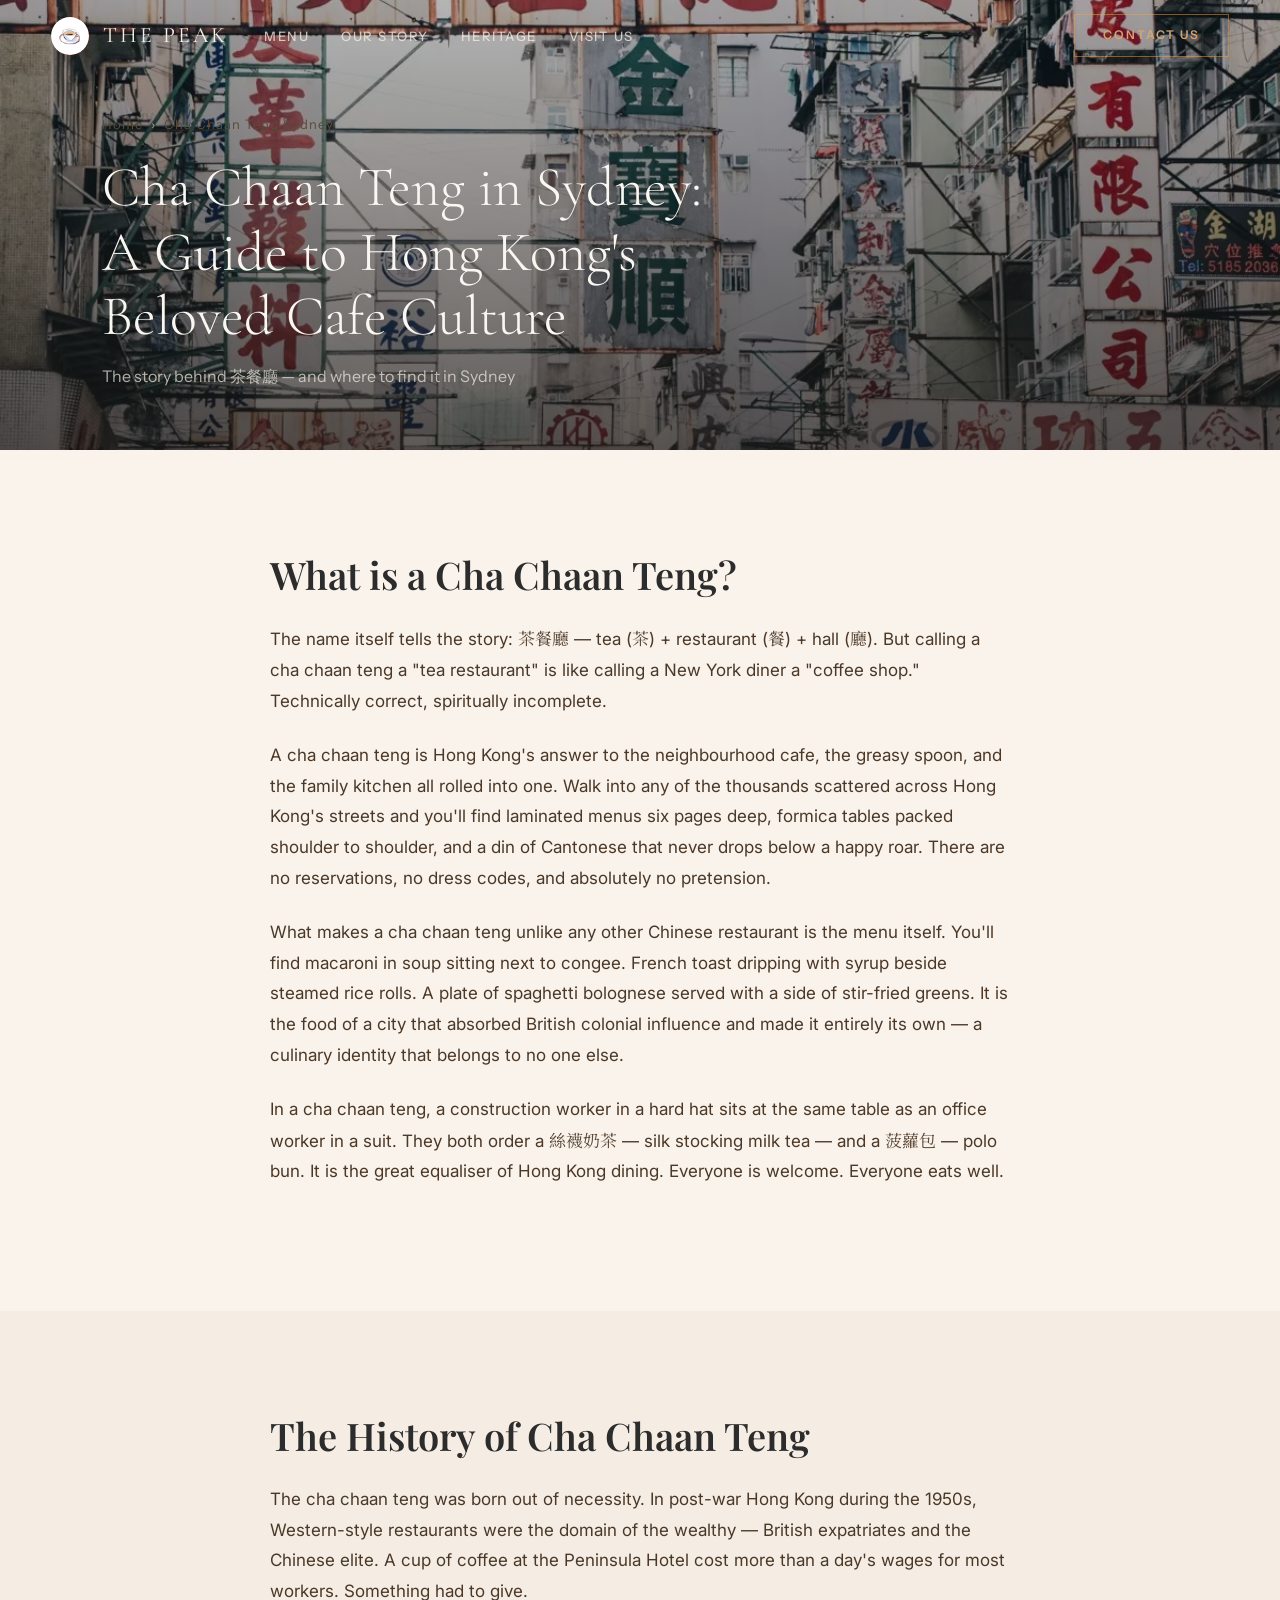
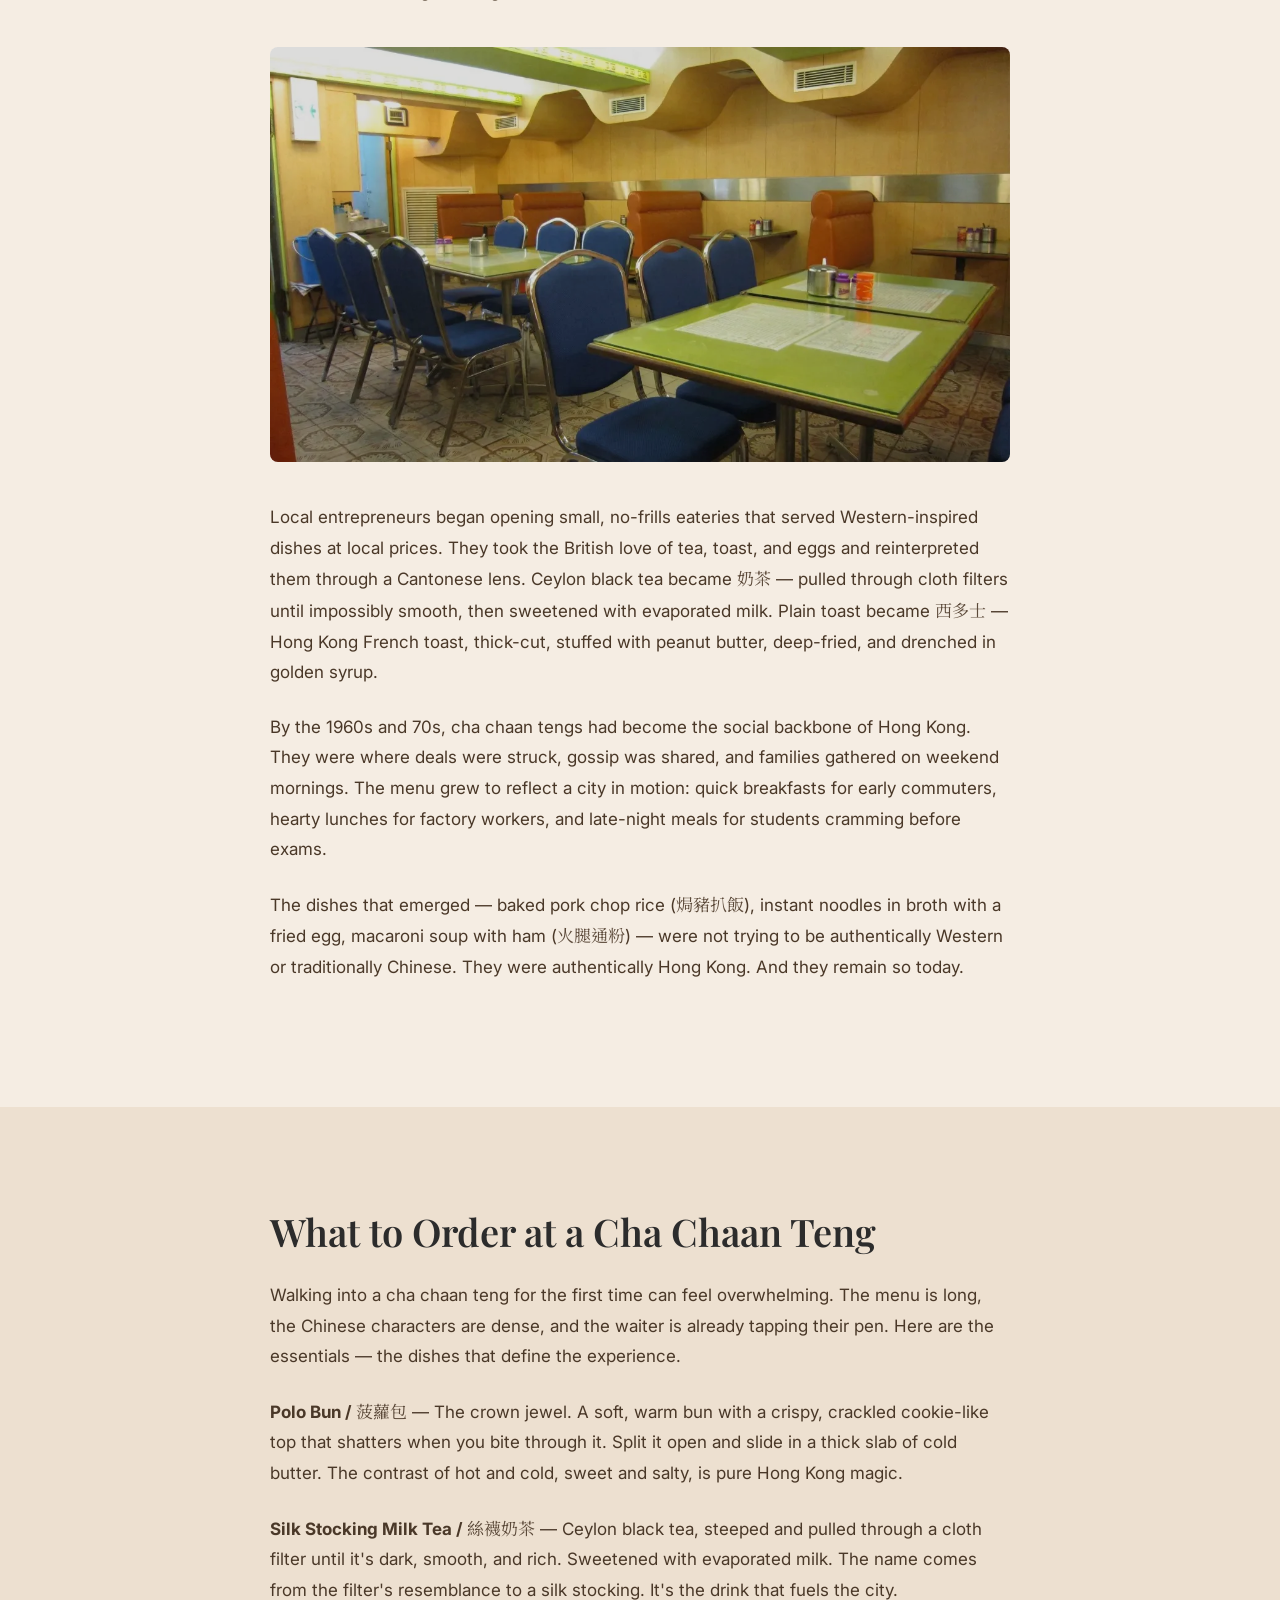
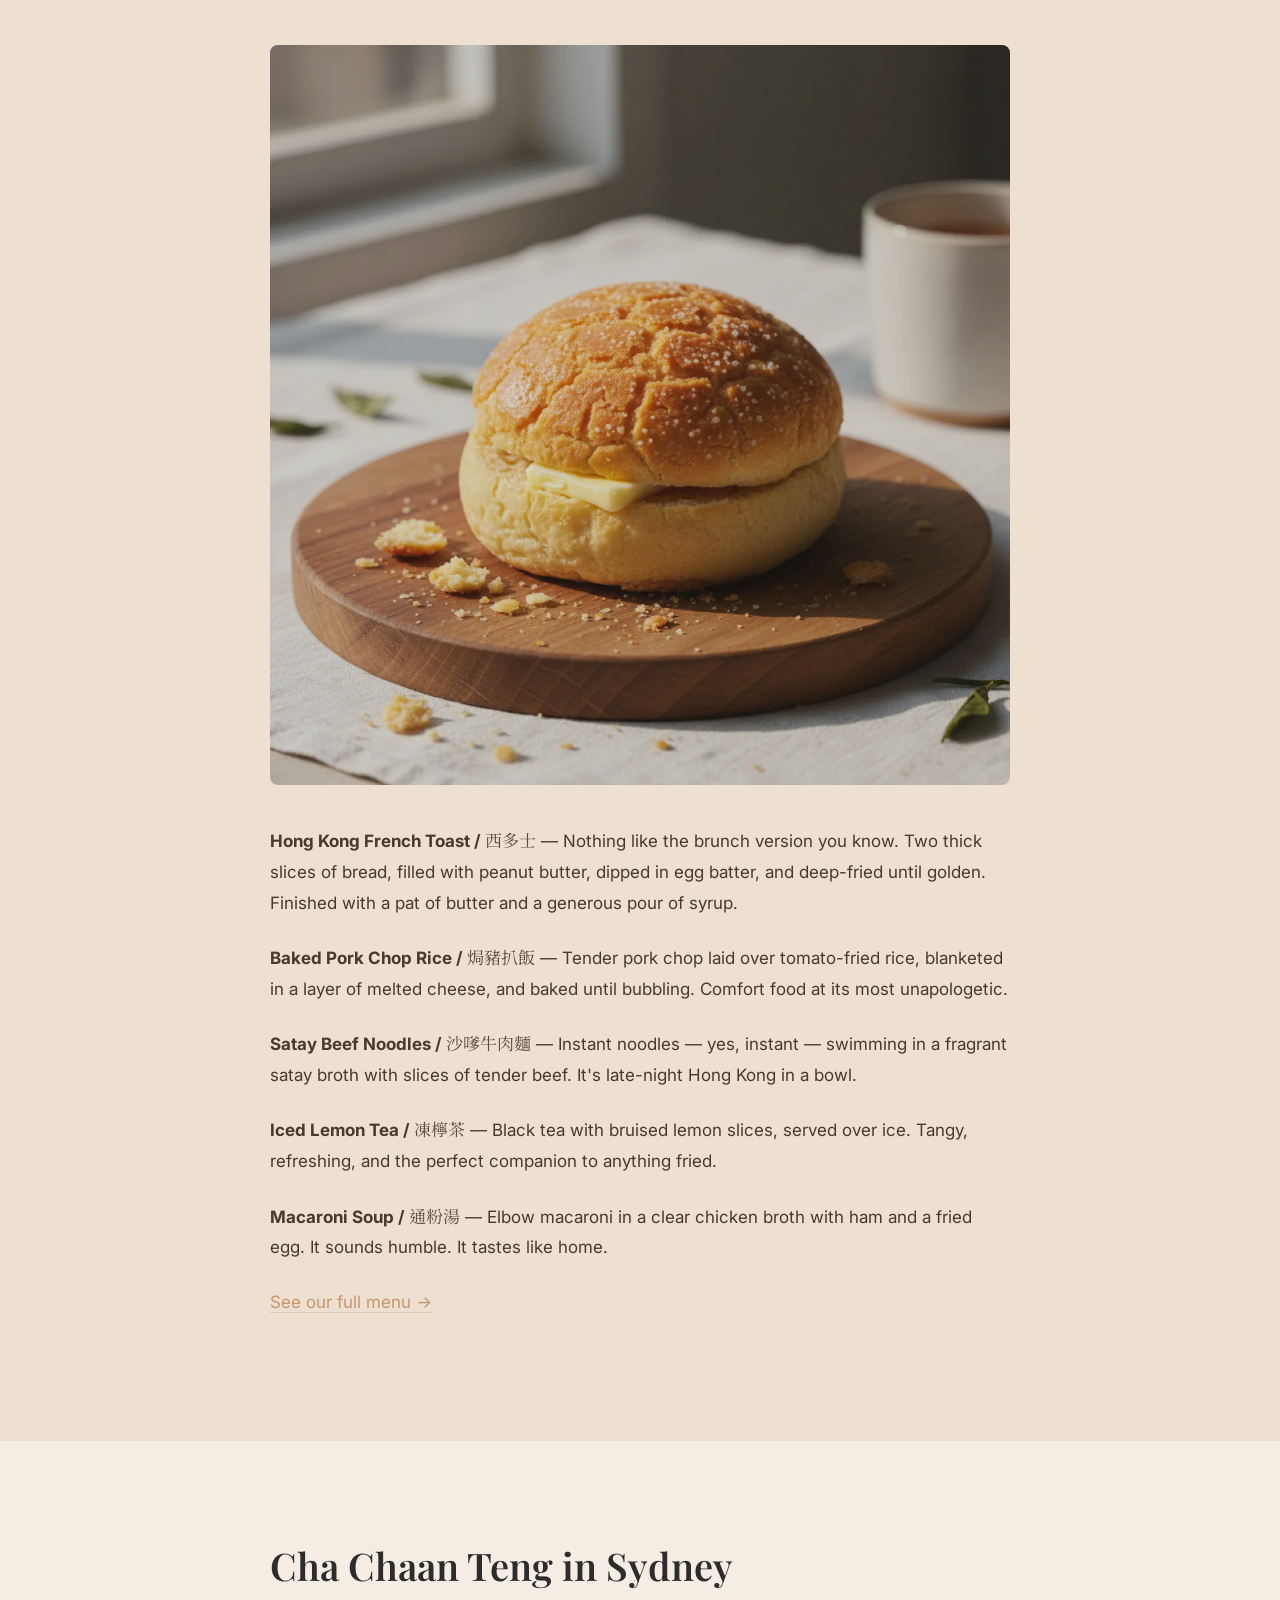
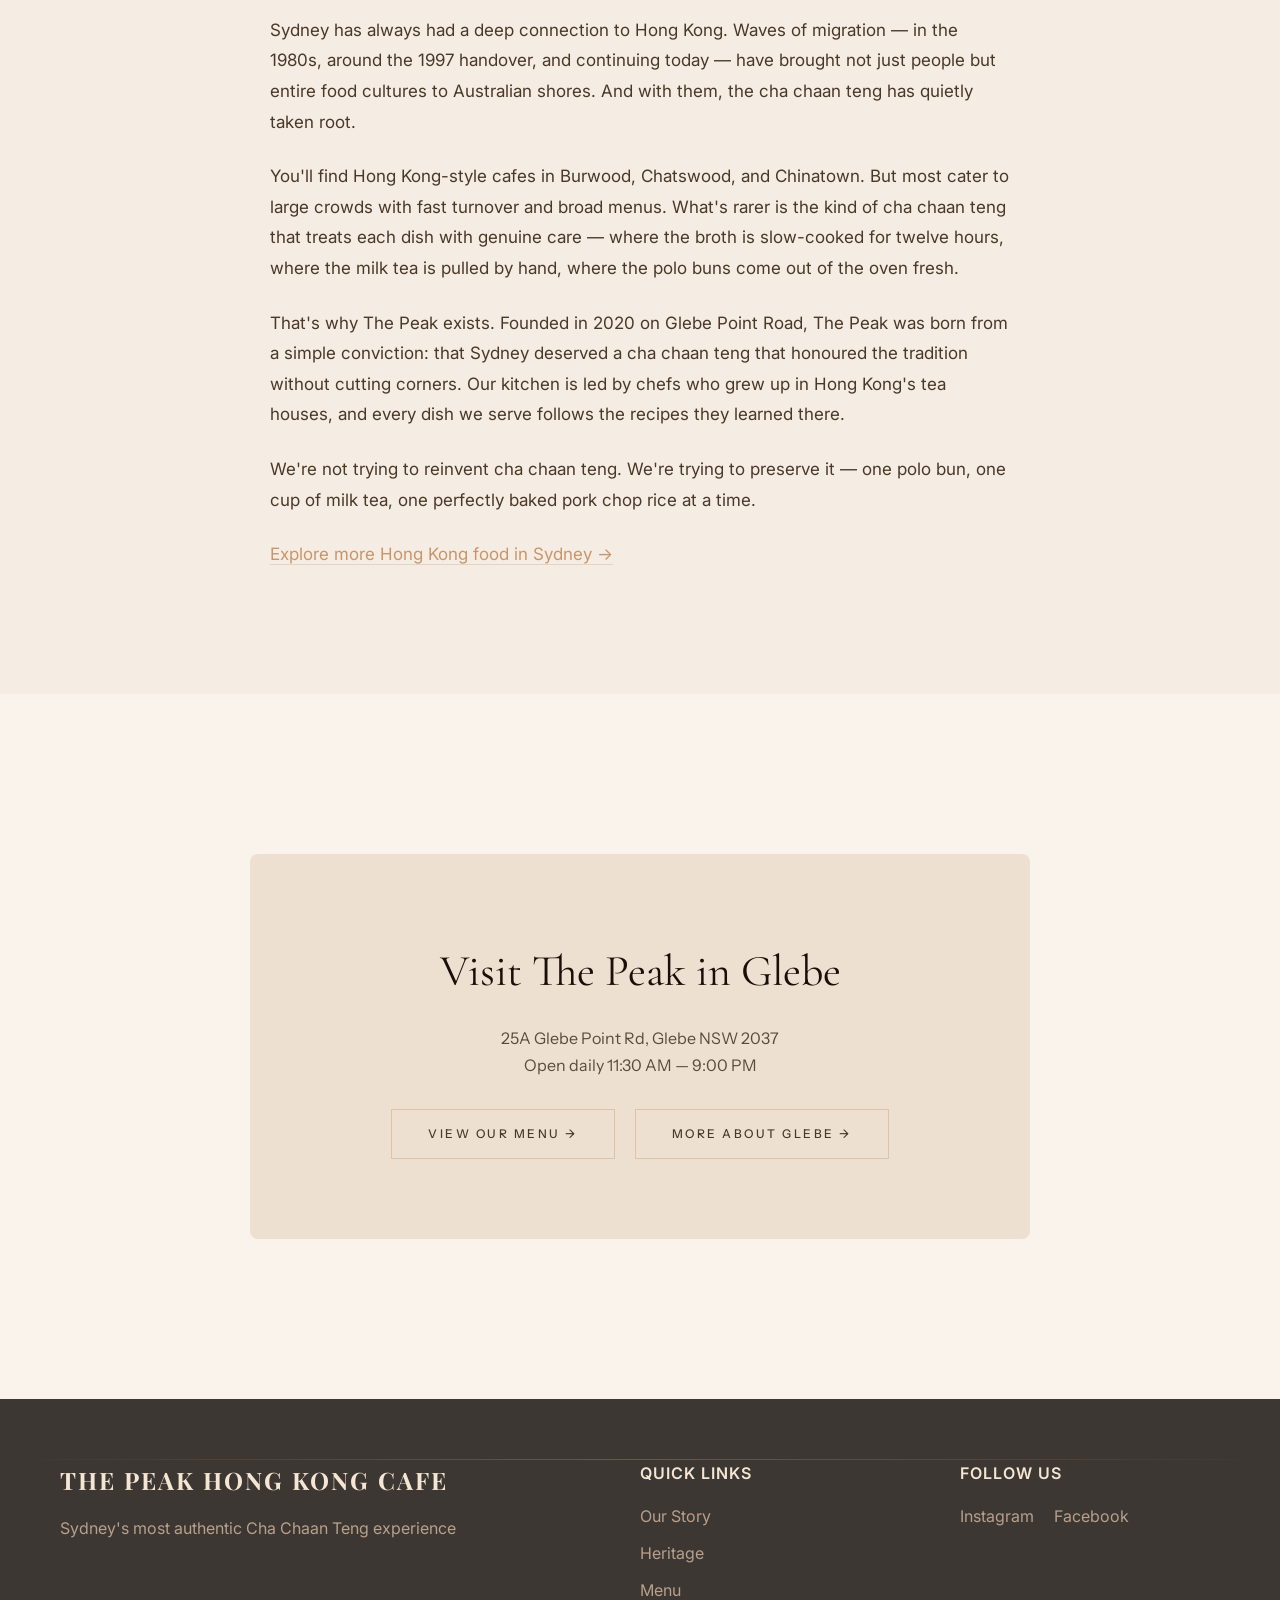
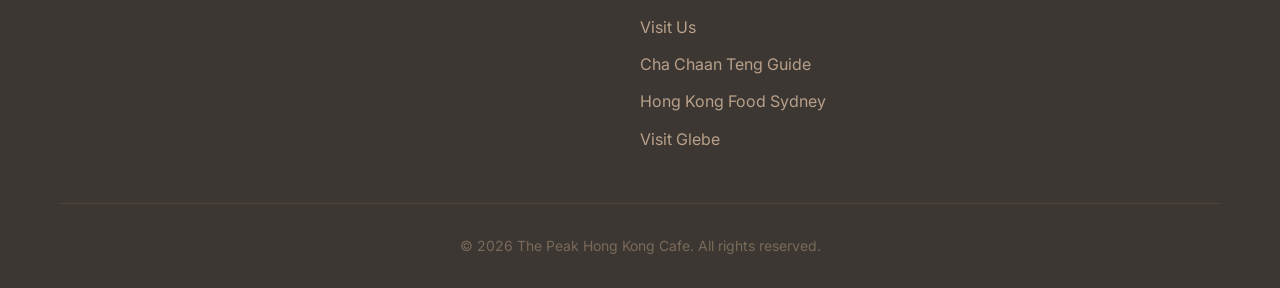
==== cha-chaan-teng-sydney.html @ 364324d8 "SEO overhaul: content pages, enhanced schema, image alts, internal linking - Add 3 SEO content pages" ====
<!DOCTYPE html>
<html lang="en">
<head>
    <meta charset="UTF-8">
    <meta name="viewport" content="width=device-width, initial-scale=1.0">
    <title>What is a Cha Chaan Teng? Sydney's Guide to Hong Kong Cafe Culture | The Peak</title>
    <meta name="description" content="Discover the rich history of cha chaan teng (茶餐廳) — Hong Kong's beloved tea cafes — and experience authentic cha chaan teng cuisine at The Peak in Glebe, Sydney.">
    <meta name="keywords" content="cha chaan teng, cha chaan teng sydney, 茶餐廳, what is cha chaan teng, hong kong cafe sydney, hong kong food sydney, cha chaan teng meaning, cha chaan teng food">
    <link rel="canonical" href="https://thepeakhkcafe.com.au/cha-chaan-teng-sydney.html">
    <meta name="theme-color" content="#1A0E08">
    <link rel="icon" type="image/png" href="logo.png">
    <link rel="apple-touch-icon" href="logo.png">
    <meta property="og:type" content="article">
    <meta property="og:title" content="What is a Cha Chaan Teng? Sydney's Guide to Hong Kong Cafe Culture">
    <meta property="og:description" content="The story behind 茶餐廳 — Hong Kong's beloved tea cafes — and where to find authentic cha chaan teng in Sydney.">
    <meta property="og:image" content="https://thepeakhkcafe.com.au/images-optimized/logo.webp">
    <meta property="og:url" content="https://thepeakhkcafe.com.au/cha-chaan-teng-sydney.html">
    <meta property="og:site_name" content="The Peak Hong Kong Cafe">
    <meta name="twitter:card" content="summary_large_image">
    <meta name="twitter:title" content="What is a Cha Chaan Teng? A Sydney Guide">
    <meta name="twitter:description" content="The story behind 茶餐廳 and where to find authentic cha chaan teng in Sydney.">
    <meta name="twitter:image" content="https://thepeakhkcafe.com.au/images-optimized/logo.webp">
    <meta name="geo.region" content="AU-NSW">
    <meta name="geo.placename" content="Glebe, Sydney">
    <meta name="geo.position" content="-33.8794;151.1868">
    <meta name="ICBM" content="-33.8794, 151.1868">
    <script type="application/ld+json">
    [{
        "@context": "https://schema.org",
        "@type": "Article",
        "headline": "What is a Cha Chaan Teng? Sydney's Guide to Hong Kong Cafe Culture",
        "description": "Discover the rich history of cha chaan teng — Hong Kong's beloved tea cafes — and experience authentic cha chaan teng cuisine at The Peak in Glebe, Sydney.",
        "author": {"@type": "Organization", "name": "The Peak Hong Kong Cafe"},
        "publisher": {"@type": "Organization", "name": "The Peak Hong Kong Cafe", "logo": {"@type": "ImageObject", "url": "https://thepeakhkcafe.com.au/images-optimized/logo.webp"}},
        "datePublished": "2026-04-01",
        "image": "https://thepeakhkcafe.com.au/images-optimized/hong-kong-tradition.webp",
        "url": "https://thepeakhkcafe.com.au/cha-chaan-teng-sydney.html"
    },
    {
        "@context": "https://schema.org",
        "@type": "BreadcrumbList",
        "itemListElement": [
            {"@type": "ListItem", "position": 1, "name": "Home", "item": "https://thepeakhkcafe.com.au/"},
            {"@type": "ListItem", "position": 2, "name": "Cha Chaan Teng Sydney", "item": "https://thepeakhkcafe.com.au/cha-chaan-teng-sydney.html"}
        ]
    }]
    </script>
    <link rel="preconnect" href="https://fonts.googleapis.com">
    <link rel="preconnect" href="https://fonts.gstatic.com" crossorigin>
    <link href="https://fonts.googleapis.com/css2?family=Cormorant+Garamond:ital,wght@0,300;0,400;0,500;0,600;1,300;1,400&family=Instrument+Sans:wght@400;500;600&family=Noto+Serif+TC:wght@300;400;500;600&family=Playfair+Display:wght@400;600;700&family=Inter:wght@300;400;500;600&display=swap" rel="stylesheet" media="print" onload="this.media='all'">
    <noscript><link href="https://fonts.googleapis.com/css2?family=Cormorant+Garamond:ital,wght@0,300;0,400;0,500;0,600;1,300;1,400&family=Instrument+Sans:wght@400;500;600&family=Noto+Serif+TC:wght@300;400;500;600&family=Playfair+Display:wght@400;600;700&family=Inter:wght@300;400;500;600&display=swap" rel="stylesheet"></noscript>
    <link rel="stylesheet" href="styles.css">
</head>
<body>
    <nav class="navbar" id="navbar">
        <div class="nav-left">
            <a href="index.html" class="nav-logo">
                <div class="nav-logo-icon"><img src="images-optimized/logo.webp" alt="The Peak Logo" class="nav-logo-icon-img" width="38" height="38"></div>
                <span class="nav-logo-text">The Peak</span>
            </a>
            <ul class="nav-links">
                <li><a href="index.html#menu">Menu</a></li>
                <li><a href="index.html#story">Our Story</a></li>
                <li><a href="index.html#heritage">Heritage</a></li>
                <li><a href="index.html#visit">Visit Us</a></li>
            </ul>
        </div>
        <a href="index.html#visit" class="nav-cta">Contact Us</a>
        <div class="hamburger" id="hamburger" aria-label="Open menu"><span></span><span></span><span></span></div>
    </nav>
    <div class="mobile-menu" id="mobile-menu">
        <ul class="mobile-menu-links">
            <li><a href="index.html#menu">Menu</a></li>
            <li><a href="index.html#story">Our Story</a></li>
            <li><a href="index.html#heritage">Heritage</a></li>
            <li><a href="index.html#visit">Visit Us</a></li>
        </ul>
        <a href="index.html#visit" class="mobile-menu-cta">Contact Us</a>
    </div>

    <section class="article-hero">
        <img src="images-optimized/hong-kong-tradition.webp" alt="Traditional Hong Kong street signs — the origins of Cha Chaan Teng culture" loading="eager">
        <div class="article-hero-overlay"></div>
        <div class="article-hero-content">
            <nav class="breadcrumb"><a href="index.html">Home</a><span class="separator">&rsaquo;</span>Cha Chaan Teng Sydney</nav>
            <h1>Cha Chaan Teng in Sydney:<br>A Guide to Hong Kong's Beloved Cafe Culture</h1>
            <p class="article-subtitle">The story behind 茶餐廳 — and where to find it in Sydney</p>
        </div>
    </section>

    <section class="article-section" style="background: var(--bg-cream)">
        <div class="container">
            <div class="article-body">
                <h2>What is a Cha Chaan Teng?</h2>
                <p>The name itself tells the story: <span class="chinese-inline">茶餐廳</span> — tea (<span class="chinese-inline">茶</span>) + restaurant (<span class="chinese-inline">餐</span>) + hall (<span class="chinese-inline">廳</span>). But calling a cha chaan teng a "tea restaurant" is like calling a New York diner a "coffee shop." Technically correct, spiritually incomplete.</p>
                <p>A cha chaan teng is Hong Kong's answer to the neighbourhood cafe, the greasy spoon, and the family kitchen all rolled into one. Walk into any of the thousands scattered across Hong Kong's streets and you'll find laminated menus six pages deep, formica tables packed shoulder to shoulder, and a din of Cantonese that never drops below a happy roar. There are no reservations, no dress codes, and absolutely no pretension.</p>
                <p>What makes a cha chaan teng unlike any other Chinese restaurant is the menu itself. You'll find macaroni in soup sitting next to congee. French toast dripping with syrup beside steamed rice rolls. A plate of spaghetti bolognese served with a side of stir-fried greens. It is the food of a city that absorbed British colonial influence and made it entirely its own — a culinary identity that belongs to no one else.</p>
                <p>In a cha chaan teng, a construction worker in a hard hat sits at the same table as an office worker in a suit. They both order a <span class="chinese-inline">絲襪奶茶</span> — silk stocking milk tea — and a <span class="chinese-inline">菠蘿包</span> — polo bun. It is the great equaliser of Hong Kong dining. Everyone is welcome. Everyone eats well.</p>
            </div>
        </div>
    </section>

    <section class="article-section" style="background: var(--bg-warm-ivory)">
        <div class="container">
            <div class="article-body">
                <h2>The History of Cha Chaan Teng</h2>
                <p>The cha chaan teng was born out of necessity. In post-war Hong Kong during the 1950s, Western-style restaurants were the domain of the wealthy — British expatriates and the Chinese elite. A cup of coffee at the Peninsula Hotel cost more than a day's wages for most workers. Something had to give.</p>

                <div class="article-image">
                    <img src="images-optimized/gen-1950s.webp" alt="1950s Hong Kong — the birth of Cha Chaan Teng cafe culture" loading="lazy" width="1200" height="900">
                </div>

                <p>Local entrepreneurs began opening small, no-frills eateries that served Western-inspired dishes at local prices. They took the British love of tea, toast, and eggs and reinterpreted them through a Cantonese lens. Ceylon black tea became <span class="chinese-inline">奶茶</span> — pulled through cloth filters until impossibly smooth, then sweetened with evaporated milk. Plain toast became <span class="chinese-inline">西多士</span> — Hong Kong French toast, thick-cut, stuffed with peanut butter, deep-fried, and drenched in golden syrup.</p>
                <p>By the 1960s and 70s, cha chaan tengs had become the social backbone of Hong Kong. They were where deals were struck, gossip was shared, and families gathered on weekend mornings. The menu grew to reflect a city in motion: quick breakfasts for early commuters, hearty lunches for factory workers, and late-night meals for students cramming before exams.</p>
                <p>The dishes that emerged — baked pork chop rice (<span class="chinese-inline">焗豬扒飯</span>), instant noodles in broth with a fried egg, macaroni soup with ham (<span class="chinese-inline">火腿通粉</span>) — were not trying to be authentically Western or traditionally Chinese. They were authentically Hong Kong. And they remain so today.</p>
            </div>
        </div>
    </section>

    <section class="article-section" style="background: var(--bg-parchment)">
        <div class="container">
            <div class="article-body">
                <h2>What to Order at a Cha Chaan Teng</h2>
                <p>Walking into a cha chaan teng for the first time can feel overwhelming. The menu is long, the Chinese characters are dense, and the waiter is already tapping their pen. Here are the essentials — the dishes that define the experience.</p>

                <p><strong>Polo Bun / <span class="chinese-inline">菠蘿包</span></strong> — The crown jewel. A soft, warm bun with a crispy, crackled cookie-like top that shatters when you bite through it. Split it open and slide in a thick slab of cold butter. The contrast of hot and cold, sweet and salty, is pure Hong Kong magic.</p>

                <p><strong>Silk Stocking Milk Tea / <span class="chinese-inline">絲襪奶茶</span></strong> — Ceylon black tea, steeped and pulled through a cloth filter until it's dark, smooth, and rich. Sweetened with evaporated milk. The name comes from the filter's resemblance to a silk stocking. It's the drink that fuels the city.</p>

                <div class="article-image">
                    <img src="images-optimized/pineapple-bun.webp" alt="Polo Bun (菠蘿包) at The Peak Hong Kong Cafe" loading="lazy" width="1200" height="900">
                </div>

                <p><strong>Hong Kong French Toast / <span class="chinese-inline">西多士</span></strong> — Nothing like the brunch version you know. Two thick slices of bread, filled with peanut butter, dipped in egg batter, and deep-fried until golden. Finished with a pat of butter and a generous pour of syrup.</p>

                <p><strong>Baked Pork Chop Rice / <span class="chinese-inline">焗豬扒飯</span></strong> — Tender pork chop laid over tomato-fried rice, blanketed in a layer of melted cheese, and baked until bubbling. Comfort food at its most unapologetic.</p>

                <p><strong>Satay Beef Noodles / <span class="chinese-inline">沙嗲牛肉麵</span></strong> — Instant noodles — yes, instant — swimming in a fragrant satay broth with slices of tender beef. It's late-night Hong Kong in a bowl.</p>

                <p><strong>Iced Lemon Tea / <span class="chinese-inline">凍檸茶</span></strong> — Black tea with bruised lemon slices, served over ice. Tangy, refreshing, and the perfect companion to anything fried.</p>

                <p><strong>Macaroni Soup / <span class="chinese-inline">通粉湯</span></strong> — Elbow macaroni in a clear chicken broth with ham and a fried egg. It sounds humble. It tastes like home.</p>

                <p><a href="menu.html">See our full menu &rarr;</a></p>
            </div>
        </div>
    </section>

    <section class="article-section" style="background: var(--bg-warm-ivory)">
        <div class="container">
            <div class="article-body">
                <h2>Cha Chaan Teng in Sydney</h2>
                <p>Sydney has always had a deep connection to Hong Kong. Waves of migration — in the 1980s, around the 1997 handover, and continuing today — have brought not just people but entire food cultures to Australian shores. And with them, the cha chaan teng has quietly taken root.</p>
                <p>You'll find Hong Kong-style cafes in Burwood, Chatswood, and Chinatown. But most cater to large crowds with fast turnover and broad menus. What's rarer is the kind of cha chaan teng that treats each dish with genuine care — where the broth is slow-cooked for twelve hours, where the milk tea is pulled by hand, where the polo buns come out of the oven fresh.</p>
                <p>That's why The Peak exists. Founded in 2020 on Glebe Point Road, The Peak was born from a simple conviction: that Sydney deserved a cha chaan teng that honoured the tradition without cutting corners. Our kitchen is led by chefs who grew up in Hong Kong's tea houses, and every dish we serve follows the recipes they learned there.</p>
                <p>We're not trying to reinvent cha chaan teng. We're trying to preserve it — one polo bun, one cup of milk tea, one perfectly baked pork chop rice at a time.</p>
                <p><a href="hong-kong-food-sydney.html">Explore more Hong Kong food in Sydney &rarr;</a></p>
            </div>
        </div>
    </section>

    <section class="article-section" style="background: var(--bg-cream)">
        <div class="container">
            <div class="article-cta-section">
                <h2>Visit The Peak in Glebe</h2>
                <p>25A Glebe Point Rd, Glebe NSW 2037<br>Open daily 11:30 AM — 9:00 PM</p>
                <div class="article-cta-links">
                    <a href="menu.html" class="menu-cta-btn">View Our Menu &rarr;</a>
                    <a href="hong-kong-cafe-glebe.html" class="menu-cta-btn">More About Glebe &rarr;</a>
                </div>
            </div>
        </div>
    </section>

    <footer class="footer">
        <div class="container">
            <div class="footer-content">
                <div class="footer-section">
                    <h2 class="footer-title">THE PEAK HONG KONG CAFE</h2>
                    <p>Sydney's most authentic Cha Chaan Teng experience</p>
                </div>
                <div class="footer-section">
                    <h3>Quick Links</h3>
                    <ul>
                        <li><a href="index.html#story">Our Story</a></li>
                        <li><a href="index.html#heritage">Heritage</a></li>
                        <li><a href="menu.html">Menu</a></li>
                        <li><a href="index.html#visit">Visit Us</a></li>
                        <li><a href="cha-chaan-teng-sydney.html">Cha Chaan Teng Guide</a></li>
                        <li><a href="hong-kong-food-sydney.html">Hong Kong Food Sydney</a></li>
                        <li><a href="hong-kong-cafe-glebe.html">Visit Glebe</a></li>
                    </ul>
                </div>
                <div class="footer-section">
                    <h3>Follow Us</h3>
                    <div class="social-links">
                        <a href="https://www.instagram.com/thepeakhkcafe/" aria-label="Follow The Peak Hong Kong Cafe on Instagram" target="_blank" rel="noopener">Instagram</a>
                        <a href="https://www.facebook.com/thepeakhkcafe" aria-label="Follow The Peak Hong Kong Cafe on Facebook" target="_blank" rel="noopener">Facebook</a>
                    </div>
                </div>
            </div>
            <div class="footer-bottom">
                <p>&copy; 2026 The Peak Hong Kong Cafe. All rights reserved.</p>
            </div>
        </div>
    </footer>
    <script src="script.js" defer></script>
</body>
</html>
---- styles.css ----
/* ===================================
   RESET & BASE STYLES
   =================================== */

*, *::before, *::after {
    margin: 0;
    padding: 0;
    box-sizing: border-box;
}

:root {
    /* Premium color palette */
    --warm-black: #1a1410;
    --deep-brown: #2a2018;
    --amber: #c8956c;
    --gold: #d4a574;
    --cream: #f5efe6;
    --warm-white: #faf7f2;
    --coral-accent: #d4705a;

    /* Warm ivory gradient system */
    --bg-cream: #FAF3EB;
    --bg-warm-ivory: #F5EDE3;
    --bg-parchment: #EDE0D0;
    --bg-linen: #E8D9C8;
    --deep-brown-bg: #1A0E08;
    --warm-gold: #C8956A;
    --text-body: #4A3828;
    --text-muted: #5C4A3A;
    --text-hint: #7A6A5A;
    --text-light-warm: #F5E6D3;
    --text-light-muted: #B8A08A;
    --border-warm: rgba(200, 149, 106, 0.2);
    --border-warm-md: rgba(200, 149, 106, 0.35);
    --section-divider: linear-gradient(to right, transparent, rgba(200, 149, 106, 0.35), transparent);

    /* Legacy colors for sections below hero */
    --primary-color: #E85D55;
    --primary-dark: #d34740;
    --accent-color: #FF8B85;
    --text-dark: #2c2c2c;
    --text-light: #666;
    --background-light: #fefefe;
    --background-cream: #fffbf7;
    --white: #ffffff;
    --border-color: #f0f0f0;

    /* Typography */
    --font-display: 'Cormorant Garamond', serif;
    --font-chinese: 'Noto Serif TC', serif;
    --font-body-new: 'Instrument Sans', sans-serif;
    --font-heading: 'Playfair Display', serif;
    --font-body: 'Inter', sans-serif;

    /* Spacing */
    --section-padding: 100px 0;
    --container-padding: 0 20px;

    /* Transitions */
    --transition: all 0.3s ease;
}

.sr-only {
    position: absolute;
    width: 1px;
    height: 1px;
    padding: 0;
    margin: -1px;
    overflow: hidden;
    clip: rect(0, 0, 0, 0);
    white-space: nowrap;
    border: 0;
}

html {
    scroll-behavior: smooth;
}

body {
    font-family: var(--font-body);
    color: var(--text-dark);
    line-height: 1.7;
    overflow-x: hidden;
    -webkit-font-smoothing: antialiased;
}

.container {
    max-width: 1200px;
    margin: 0 auto;
    padding: var(--container-padding);
}

/* ===================================
   NAVIGATION — Premium Redesign
   =================================== */

.navbar {
    position: fixed;
    top: 0;
    left: 0;
    right: 0;
    z-index: 1000;
    padding: 0 clamp(24px, 4vw, 64px);
    height: 72px;
    display: flex;
    align-items: center;
    justify-content: space-between;
    background: transparent;
    border-bottom: 1px solid transparent;
    transition: background 0.5s ease, backdrop-filter 0.5s ease, border-color 0.5s ease;
}

.navbar.scrolled {
    background: rgba(26, 20, 16, 0.85);
    backdrop-filter: blur(20px) saturate(1.4);
    -webkit-backdrop-filter: blur(20px) saturate(1.4);
    border-bottom-color: rgba(200, 149, 108, 0.15);
}

.nav-left {
    display: flex;
    align-items: center;
    gap: 36px;
}

.nav-logo {
    display: flex;
    align-items: center;
    gap: 14px;
    text-decoration: none;
    color: var(--cream);
}

.nav-logo-icon {
    width: 38px;
    height: 38px;
    border-radius: 50%;
    background: linear-gradient(135deg, var(--amber), var(--coral-accent));
    display: flex;
    align-items: center;
    justify-content: center;
    overflow: hidden;
}

.nav-logo-icon-img {
    width: 100%;
    height: 100%;
    object-fit: cover;
    border-radius: 50%;
}

.nav-logo-text {
    font-family: var(--font-display);
    font-size: 22px;
    font-weight: 400;
    letter-spacing: 3px;
    text-transform: uppercase;
}

.nav-links {
    display: flex;
    gap: 32px;
    list-style: none;
}

.nav-links a {
    color: var(--cream);
    text-decoration: none;
    font-family: var(--font-body-new);
    font-size: 13px;
    font-weight: 500;
    letter-spacing: 1.5px;
    text-transform: uppercase;
    opacity: 0.75;
    transition: opacity 0.3s;
    position: relative;
}

.nav-links a::after {
    content: '';
    position: absolute;
    bottom: -4px;
    left: 0;
    width: 0;
    height: 1px;
    background: var(--gold);
    transition: width 0.3s ease;
}

.nav-links a:hover { opacity: 1; }
.nav-links a:hover::after { width: 100%; }

.nav-cta {
    padding: 10px 28px;
    background: transparent;
    border: 1px solid rgba(212, 165, 116, 0.5);
    color: var(--gold);
    font-family: var(--font-body-new);
    font-size: 12px;
    font-weight: 600;
    letter-spacing: 2px;
    text-transform: uppercase;
    cursor: pointer;
    transition: all 0.4s ease;
    text-decoration: none;
}

.nav-cta:hover {
    background: var(--gold);
    color: var(--warm-black);
    border-color: var(--gold);
}

.hamburger {
    display: none;
    flex-direction: column;
    cursor: pointer;
    gap: 5px;
    z-index: 1001;
}

.hamburger span {
    width: 25px;
    height: 2px;
    background: var(--cream);
    transition: all 0.3s ease;
}

.hamburger.active span:nth-child(1) {
    transform: rotate(45deg) translate(5px, 5px);
}

.hamburger.active span:nth-child(2) {
    opacity: 0;
}

.hamburger.active span:nth-child(3) {
    transform: rotate(-45deg) translate(5px, -5px);
}

/* Mobile Menu Overlay */
.mobile-menu {
    display: none;
    position: fixed;
    inset: 0;
    z-index: 999;
    background: rgba(26, 20, 16, 0.95);
    backdrop-filter: blur(20px);
    -webkit-backdrop-filter: blur(20px);
    flex-direction: column;
    align-items: center;
    justify-content: center;
    gap: 40px;
    opacity: 0;
    transition: opacity 0.4s ease;
}

.mobile-menu.active {
    display: flex;
    opacity: 1;
}

.mobile-menu-links {
    list-style: none;
    display: flex;
    flex-direction: column;
    align-items: center;
    gap: 28px;
}

.mobile-menu-links a {
    color: var(--cream);
    text-decoration: none;
    font-family: var(--font-display);
    font-size: 28px;
    font-weight: 300;
    letter-spacing: 3px;
    text-transform: uppercase;
    opacity: 0.8;
    transition: opacity 0.3s ease;
}

.mobile-menu-links a:hover {
    opacity: 1;
    color: var(--gold);
}

.mobile-menu-cta {
    padding: 14px 36px;
    border: 1px solid rgba(212, 165, 116, 0.5);
    color: var(--gold);
    font-family: var(--font-body-new);
    font-size: 13px;
    font-weight: 600;
    letter-spacing: 2px;
    text-transform: uppercase;
    text-decoration: none;
    transition: all 0.3s ease;
}

.mobile-menu-cta:hover {
    background: var(--gold);
    color: var(--warm-black);
}

/* ===================================
   HERO SECTION — Premium Redesign
   =================================== */

.hero {
    position: relative;
    height: 100vh;
    min-height: 700px;
    display: flex;
    overflow: hidden;
    background: var(--warm-black);
}

.hero-bg {
    position: absolute;
    inset: 0;
    width: 100%;
    height: 100%;
    object-fit: cover;
}

.hero-overlay {
    position: absolute;
    inset: 0;
    background:
        linear-gradient(180deg,
            rgba(26, 20, 16, 0.55) 0%,
            rgba(26, 20, 16, 0.30) 35%,
            rgba(26, 20, 16, 0.35) 65%,
            rgba(26, 20, 16, 0.85) 100%
        ),
        linear-gradient(90deg,
            rgba(26, 20, 16, 0.6) 0%,
            transparent 50%
        );
    pointer-events: none;
}

.hero-light {
    position: absolute;
    top: -20%;
    right: -10%;
    width: 70%;
    height: 80%;
    background: radial-gradient(ellipse, rgba(200, 149, 108, 0.12) 0%, transparent 70%);
    pointer-events: none;
    animation: lightPulse 8s ease-in-out infinite alternate;
}

@keyframes lightPulse {
    0% { opacity: 0.6; }
    100% { opacity: 1; }
}

.hero-grain {
    position: absolute;
    inset: 0;
    opacity: 0.035;
    background-image: url("data:image/svg+xml,%3Csvg viewBox='0 0 256 256' xmlns='http://www.w3.org/2000/svg'%3E%3Cfilter id='noise'%3E%3CfeTurbulence type='fractalNoise' baseFrequency='0.9' numOctaves='4' stitchTiles='stitch'/%3E%3C/filter%3E%3Crect width='100%25' height='100%25' filter='url(%23noise)'/%3E%3C/svg%3E");
    background-size: 128px;
    pointer-events: none;
}

.hero-content {
    position: relative;
    z-index: 10;
    display: flex;
    flex-direction: column;
    justify-content: center;
    padding: 0 clamp(32px, 8vw, 140px);
    max-width: 800px;
    gap: 0;
}

.hero-content > * {
    opacity: 0;
    transform: translateY(30px);
    animation: fadeUp 1s ease forwards;
}

@keyframes fadeUp {
    to { opacity: 1; transform: translateY(0); }
}

.hero-eyebrow {
    font-family: var(--font-body-new);
    font-size: 12px;
    font-weight: 600;
    letter-spacing: 4px;
    text-transform: uppercase;
    color: var(--gold);
    margin-bottom: 24px;
    display: flex;
    align-items: center;
    gap: 16px;
    animation-delay: 0.3s;
}

.hero-eyebrow::before {
    content: '';
    display: block;
    width: 40px;
    height: 1px;
    background: var(--gold);
}

.hero .hero-title {
    font-family: var(--font-display);
    font-size: clamp(52px, 7.5vw, 96px);
    font-weight: 300;
    line-height: 1.0;
    letter-spacing: -1px;
    color: var(--warm-white);
    margin-bottom: 12px;
    animation-delay: 0.5s;
}

.hero .hero-title em {
    font-style: italic;
    font-weight: 300;
    color: var(--gold);
}

.hero-chinese {
    font-family: var(--font-chinese);
    font-size: clamp(20px, 2.5vw, 30px);
    font-weight: 300;
    color: rgba(212, 165, 116, 0.6);
    letter-spacing: 8px;
    margin-bottom: 32px;
    animation-delay: 0.65s;
}

.hero-divider {
    width: 60px;
    height: 1px;
    background: linear-gradient(90deg, var(--gold), transparent);
    margin-bottom: 28px;
    animation-delay: 0.75s;
}

.hero .hero-description {
    font-family: var(--font-body-new);
    font-size: 16px;
    line-height: 1.75;
    color: rgba(245, 239, 230, 0.7);
    max-width: 480px;
    margin-bottom: 40px;
    font-weight: 400;
    animation-delay: 0.85s;
}

.hero-actions {
    display: flex;
    align-items: center;
    gap: 24px;
    animation-delay: 1s;
}

.hero-btn-primary {
    display: inline-flex;
    align-items: center;
    gap: 12px;
    padding: 16px 40px;
    background: linear-gradient(135deg, var(--amber), var(--coral-accent));
    color: var(--warm-white);
    font-family: var(--font-body-new);
    font-size: 13px;
    font-weight: 600;
    letter-spacing: 2.5px;
    text-transform: uppercase;
    text-decoration: none;
    border: none;
    cursor: pointer;
    position: relative;
    overflow: hidden;
    transition: transform 0.3s ease, box-shadow 0.3s ease;
}

.hero-btn-primary::before {
    content: '';
    position: absolute;
    inset: 0;
    background: linear-gradient(135deg, var(--coral-accent), var(--amber));
    opacity: 0;
    transition: opacity 0.4s ease;
}

.hero-btn-primary:hover {
    transform: translateY(-2px);
    box-shadow: 0 12px 40px rgba(200, 149, 108, 0.3);
}

.hero-btn-primary:hover::before { opacity: 1; }

.hero-btn-primary span { position: relative; z-index: 1; }

.hero-btn-primary svg {
    position: relative;
    z-index: 1;
    transition: transform 0.3s ease;
}

.hero-btn-primary:hover svg { transform: translateX(4px); }

.hero-btn-secondary {
    color: var(--cream);
    text-decoration: none;
    font-family: var(--font-body-new);
    font-size: 13px;
    font-weight: 500;
    letter-spacing: 1.5px;
    text-transform: uppercase;
    opacity: 0.6;
    transition: opacity 0.3s ease;
    position: relative;
    padding-bottom: 4px;
}

.hero-btn-secondary::after {
    content: '';
    position: absolute;
    bottom: 0;
    left: 0;
    width: 100%;
    height: 1px;
    background: var(--cream);
    opacity: 0.3;
    transition: opacity 0.3s;
}

.hero-btn-secondary:hover { opacity: 1; }
.hero-btn-secondary:hover::after { opacity: 0.6; }

/* ─── RIGHT SIDE DETAILS ─── */
.hero-side {
    position: absolute;
    right: clamp(24px, 4vw, 64px);
    bottom: 100px;
    display: flex;
    flex-direction: column;
    align-items: flex-end;
    gap: 28px;
    z-index: 10;
    opacity: 0;
    animation: fadeUp 1s ease 1.3s forwards;
}

.hero-badge {
    display: flex;
    align-items: center;
    gap: 12px;
    padding: 12px 20px;
    background: rgba(26, 20, 16, 0.6);
    backdrop-filter: blur(16px);
    border: 1px solid rgba(212, 165, 116, 0.2);
    color: var(--cream);
}

.hero-badge-rating {
    font-family: var(--font-display);
    font-size: 28px;
    font-weight: 400;
    color: var(--gold);
}

.hero-badge-info {
    display: flex;
    flex-direction: column;
    gap: 2px;
}

.hero-badge-stars {
    color: var(--gold);
    font-size: 12px;
    letter-spacing: 2px;
}

.hero-badge-label {
    font-family: var(--font-body-new);
    font-size: 11px;
    letter-spacing: 1px;
    text-transform: uppercase;
    opacity: 0.6;
    color: var(--cream);
}

.hero-hours {
    text-align: right;
    font-family: var(--font-body-new);
    font-size: 12px;
    letter-spacing: 1px;
    text-transform: uppercase;
    opacity: 0.5;
    line-height: 1.8;
    color: var(--cream);
}

/* ─── DECORATIVE VERTICAL TEXT ─── */
.hero-vertical {
    position: absolute;
    left: clamp(24px, 4vw, 64px);
    bottom: 100px;
    z-index: 10;
    writing-mode: vertical-rl;
    font-family: var(--font-chinese);
    font-size: 14px;
    font-weight: 300;
    letter-spacing: 8px;
    color: rgba(212, 165, 116, 0.15);
    opacity: 0;
    animation: fadeUp 1s ease 1.4s forwards;
}

/* ─── SCROLL INDICATOR ─── */
.hero-scroll {
    position: absolute;
    bottom: 36px;
    left: 50%;
    transform: translateX(-50%);
    z-index: 10;
    display: flex;
    flex-direction: column;
    align-items: center;
    gap: 12px;
    opacity: 0;
    animation: fadeUpCenter 1s ease 1.5s forwards;
}

@keyframes fadeUpCenter {
    from { opacity: 0; transform: translateX(-50%) translateY(30px); }
    to { opacity: 1; transform: translateX(-50%) translateY(0); }
}

.hero-scroll-text {
    font-family: var(--font-body-new);
    font-size: 10px;
    letter-spacing: 3px;
    text-transform: uppercase;
    opacity: 0.4;
    color: var(--cream);
}

.hero-scroll-line {
    width: 1px;
    height: 40px;
    background: linear-gradient(180deg, var(--gold), transparent);
    animation: scrollPulse 2s ease-in-out infinite;
}

@keyframes scrollPulse {
    0%, 100% { opacity: 0.3; transform: scaleY(0.6); transform-origin: top; }
    50% { opacity: 0.8; transform: scaleY(1); }
}

/* ===================================
   SECTION HEADERS
   =================================== */

.section-header {
    margin-bottom: 60px;
}

.section-header.centered {
    text-align: center;
    max-width: 800px;
    margin-left: auto;
    margin-right: auto;
    margin-bottom: 80px;
}

.section-label {
    display: inline-block;
    font-size: 14px;
    letter-spacing: 3px;
    text-transform: uppercase;
    color: var(--warm-gold);
    font-weight: 600;
    margin-bottom: 15px;
}

.section-title {
    font-family: var(--font-heading);
    font-size: clamp(36px, 5vw, 52px);
    font-weight: 700;
    line-height: 1.2;
    color: var(--text-dark);
    margin-bottom: 20px;
}

.section-intro {
    font-size: 18px;
    color: var(--text-muted);
    line-height: 1.6;
}

/* ===================================
   SECTION DIVIDERS
   =================================== */

.story-section::before,
.heritage-section::before,
.visit-section::before,
.footer::before {
    content: '';
    display: block;
    height: 1px;
    background: var(--section-divider);
}

/* ===================================
   STORY SECTION
   =================================== */

.story-section {
    padding: var(--section-padding);
    background: var(--bg-warm-ivory);
}

.story-content {
    display: grid;
    grid-template-columns: 1fr 1fr;
    gap: 80px;
    align-items: center;
    margin-top: 60px;
}

.story-text {
    font-size: 17px;
    color: var(--text-body);
}

.story-text .lead {
    font-size: 22px;
    font-weight: 500;
    color: var(--text-dark);
    line-height: 1.6;
    margin-bottom: 30px;
}

.story-text p {
    margin-bottom: 24px;
}

.story-text blockquote {
    margin-top: 40px;
    padding: 30px;
    background: var(--bg-parchment);
    border-left: 4px solid var(--warm-gold);
    font-family: var(--font-heading);
    font-size: 20px;
    font-style: italic;
    color: var(--text-dark);
    line-height: 1.6;
}

.story-image {
    position: relative;
    border-radius: 8px;
    overflow: hidden;
}

.story-image::after {
    content: '';
    position: absolute;
    inset: 0;
    background: rgba(26, 20, 16, 0.2);
    pointer-events: none;
}

.story-image img {
    width: 100%;
    height: 500px;
    object-fit: cover;
    display: block;
}

.story-image .image-placeholder {
    width: 100%;
    height: 500px;
    background: linear-gradient(135deg, var(--background-light) 0%, var(--border-color) 100%);
    border-radius: 8px;
    display: flex;
    align-items: center;
    justify-content: center;
    color: var(--text-light);
    font-size: 16px;
    position: relative;
    overflow: hidden;
}

.story-image .image-placeholder::before {
    content: '📸';
    font-size: 48px;
    display: block;
    margin-bottom: 10px;
}

/* ===================================
   HERITAGE SECTION
   =================================== */

.heritage-section {
    padding: var(--section-padding);
    background: var(--bg-parchment);
}

.heritage-timeline {
    max-width: 900px;
    margin: 0 auto 80px;
}

.timeline-item {
    display: grid;
    grid-template-columns: 120px 1fr;
    gap: 40px;
    margin-bottom: 50px;
    position: relative;
}

.timeline-item:not(:last-child)::after {
    content: '';
    position: absolute;
    left: 60px;
    top: 80px;
    width: 2px;
    height: calc(100% + 30px);
    background: var(--border-warm-md);
}

.timeline-icon {
    width: 120px;
    height: 120px;
    background: var(--warm-gold);
    color: var(--white);
    border-radius: 50%;
    display: flex;
    align-items: center;
    justify-content: center;
    font-family: var(--font-heading);
    font-size: 20px;
    font-weight: 700;
    position: relative;
    z-index: 1;
}

.timeline-icon-img {
    overflow: hidden;
    padding: 0;
}

.timeline-icon-img img {
    position: absolute;
    inset: 0;
    width: 100%;
    height: 100%;
    object-fit: cover;
    filter: grayscale(100%);
    border-radius: 50%;
}

.timeline-icon-img span {
    position: relative;
    z-index: 2;
    text-shadow: 0 1px 4px rgba(0, 0, 0, 0.6);
}

.timeline-icon-img::after {
    content: '';
    position: absolute;
    inset: 0;
    background: rgba(26, 20, 16, 0.35);
    border-radius: 50%;
    z-index: 1;
}

.timeline-content h3 {
    font-family: var(--font-heading);
    font-size: 28px;
    margin-bottom: 15px;
    color: var(--text-dark);
}

.timeline-content p {
    color: var(--text-body);
    font-size: 17px;
    line-height: 1.7;
}

.heritage-features {
    display: grid;
    grid-template-columns: repeat(auto-fit, minmax(300px, 1fr));
    gap: 40px;
    margin-top: 60px;
}

.feature-card {
    background: #FFFFFF;
    border: 0.5px solid rgba(200, 149, 106, 0.15);
    border-radius: 12px;
    overflow: hidden;
    transition: all 0.3s ease;
}

.feature-card:hover {
    border-color: rgba(200, 149, 106, 0.35);
    transform: translateY(-3px);
}

.feature-image {
    overflow: hidden;
    position: relative;
    aspect-ratio: 4/3;
}

.feature-image::after {
    content: '';
    position: absolute;
    inset: 0;
    background: rgba(26, 20, 16, 0.2);
    pointer-events: none;
    z-index: 1;
}

.feature-image img {
    width: 100%;
    height: 100%;
    object-fit: cover;
    display: block;
    filter: grayscale(100%);
    transition: all 0.3s ease;
}

.feature-card:hover .feature-image img {
    transform: scale(1.05);
}

.feature-body {
    padding: 30px;
}

.feature-card h3 {
    font-family: var(--font-display);
    font-size: 22px;
    font-weight: 500;
    color: #1A0E08;
    text-align: left;
    margin-bottom: 10px;
}

.feature-card p {
    font-family: 'Jost', sans-serif;
    font-size: 13px;
    font-weight: 300;
    line-height: 1.65;
    color: var(--text-muted);
    text-align: left;
}

/* ===================================
   MENU SECTION
   =================================== */

.menu-section {
    padding: var(--section-padding);
    background: var(--bg-cream);
}

.menu-grid {
    display: grid;
    grid-template-columns: repeat(auto-fit, minmax(350px, 1fr));
    gap: 40px;
    margin-bottom: 60px;
}

.menu-item {
    background: #FFFFFF;
    border: 0.5px solid rgba(200, 149, 106, 0.15);
    border-radius: 8px;
    overflow: hidden;
    transition: all 0.3s ease;
}

.menu-item:hover {
    border-color: rgba(200, 149, 106, 0.35);
    transform: translateY(-3px);
}

.menu-image {
    overflow: hidden;
    position: relative;
    aspect-ratio: 4/3;
}

.menu-image::after {
    content: '';
    position: absolute;
    inset: 0;
    background: rgba(26, 20, 16, 0.2);
    pointer-events: none;
    z-index: 1;
}

.menu-image img {
    width: 100%;
    height: 100%;
    object-fit: cover;
    object-position: center;
    display: block;
    transition: var(--transition);
}

.menu-item:hover .menu-image img {
    transform: scale(1.05);
}

.menu-image .image-placeholder {
    width: 100%;
    height: 280px;
    background: linear-gradient(135deg, var(--background-light) 0%, var(--border-color) 100%);
    display: flex;
    align-items: center;
    justify-content: center;
    color: var(--text-light);
    font-size: 16px;
    font-weight: 500;
    position: relative;
}

.menu-image .image-placeholder::before {
    content: '🍽️';
    font-size: 48px;
    display: block;
    margin-bottom: 10px;
}

.menu-details {
    padding: 30px;
}

.menu-details .menu-name {
    font-family: var(--font-display);
    font-size: 22px;
    font-weight: 500;
    color: #1A0E08;
    margin-bottom: 0;
}

.menu-details .menu-chinese {
    display: block;
    font-family: 'Jost', sans-serif;
    font-size: 13px;
    color: var(--text-muted);
    margin-top: 2px;
    margin-bottom: 8px;
}

.menu-details p {
    font-family: var(--font-body-new);
    font-size: 13px;
    font-weight: 300;
    line-height: 1.65;
    color: var(--text-muted);
    margin-bottom: 15px;
}

.menu-badge {
    display: inline-block;
    background: transparent;
    color: #8B6340;
    border-radius: 0;
    border: none;
    border-bottom: 1px solid rgba(200, 149, 106, 0.4);
    padding: 0 0 2px 0;
    font-family: 'Jost', sans-serif;
    font-size: 9px;
    font-weight: 500;
    letter-spacing: 2px;
    text-transform: uppercase;
}

.menu-cta {
    text-align: center;
    padding: 60px 20px;
    background: var(--bg-parchment);
    border-radius: 8px;
}

.menu-cta-title {
    font-family: var(--font-display);
    font-size: clamp(32px, 4vw, 44px);
    font-weight: 400;
    color: #1A0E08;
    margin-bottom: 12px;
}

.menu-cta p {
    font-family: var(--font-body-new);
    font-size: 16px;
    color: var(--text-muted);
    font-weight: 300;
    font-style: italic;
    margin-bottom: 30px;
}

.menu-cta-btn {
    display: inline-block;
    padding: 14px 36px;
    background: transparent;
    border: 1px solid rgba(200, 149, 106, 0.4);
    color: var(--text-body);
    font-family: var(--font-body-new);
    font-size: 12px;
    font-weight: 500;
    letter-spacing: 2.5px;
    text-transform: uppercase;
    text-decoration: none;
    transition: all 0.3s ease;
}

.menu-cta-btn:hover {
    border-color: rgba(200, 149, 106, 0.7);
    color: #1A0E08;
}

/* ===================================
   VISIT SECTION
   =================================== */

.visit-section {
    padding: var(--section-padding);
    background: var(--bg-warm-ivory);
}

.visit-content {
    display: grid;
    grid-template-columns: 1fr 1fr;
    gap: 80px;
    align-items: center;
}

.visit-info h2 {
    font-family: var(--font-heading);
    font-size: clamp(36px, 5vw, 48px);
    margin-bottom: 20px;
    color: var(--text-dark);
}

.visit-info .lead {
    font-size: 18px;
    color: var(--text-body);
    line-height: 1.7;
    margin-bottom: 40px;
}

.info-blocks {
    display: flex;
    flex-direction: column;
    gap: 30px;
    margin-bottom: 40px;
}

.info-block h3 {
    font-family: var(--font-heading);
    font-size: 20px;
    color: var(--warm-gold);
    margin-bottom: 10px;
}

.info-block p {
    color: var(--text-body);
    font-size: 16px;
    line-height: 1.6;
}

.visit-buttons {
    display: flex;
    gap: 20px;
    flex-wrap: wrap;
}

.visit-map {
    width: 100%;
    height: 500px;
    border-radius: 8px;
    overflow: hidden;
}

.visit-map iframe {
    width: 100%;
    height: 100%;
    display: block;
}

.visit-map .image-placeholder {
    width: 100%;
    height: 500px;
    background: linear-gradient(135deg, var(--background-light) 0%, var(--border-color) 100%);
    border-radius: 8px;
    display: flex;
    align-items: center;
    justify-content: center;
    color: var(--text-light);
    font-size: 16px;
}

.visit-map .image-placeholder::before {
    content: '🗺️';
    font-size: 48px;
    display: block;
    margin-bottom: 10px;
}

/* ===================================
   FOOTER
   =================================== */

.footer {
    background: rgba(26, 20, 16, 0.85);
    backdrop-filter: blur(20px) saturate(1.4);
    -webkit-backdrop-filter: blur(20px) saturate(1.4);
    color: var(--text-light-warm);
    padding: 60px 0 30px;
}

.footer-content {
    display: grid;
    grid-template-columns: 2fr 1fr 1fr;
    gap: 60px;
    margin-bottom: 40px;
}

.footer-section h2 {
    font-family: var(--font-heading);
    font-size: 24px;
    margin-bottom: 15px;
    letter-spacing: 2px;
}

.footer-section h3 {
    font-size: 16px;
    margin-bottom: 15px;
    font-weight: 600;
    text-transform: uppercase;
    letter-spacing: 1px;
}

.footer-section p {
    color: var(--text-light-muted);
    line-height: 1.6;
}

.footer-section ul {
    list-style: none;
}

.footer-section ul li {
    margin-bottom: 10px;
}

.footer-section ul li a {
    color: var(--text-light-muted);
    text-decoration: none;
    transition: var(--transition);
}

.footer-section ul li a:hover {
    color: var(--warm-gold);
}

.social-links {
    display: flex;
    gap: 20px;
}

.social-links a {
    color: var(--text-light-muted);
    text-decoration: none;
    transition: var(--transition);
}

.social-links a:hover {
    color: var(--warm-gold);
}

.footer-bottom {
    text-align: center;
    padding-top: 30px;
    border-top: 1px solid rgba(200, 149, 106, 0.15);
}

.footer-bottom p {
    color: var(--text-hint);
    font-size: 14px;
}

/* ===================================
   BREADCRUMBS
   =================================== */

.breadcrumb {
    padding: 20px 0;
    font-family: var(--font-body-new);
    font-size: 13px;
    letter-spacing: 1px;
    color: var(--text-muted);
}

.breadcrumb a {
    color: var(--text-muted);
    text-decoration: none;
    transition: color 0.3s ease;
}

.breadcrumb a:hover {
    color: var(--warm-gold);
}

.breadcrumb .separator {
    color: var(--warm-gold);
    margin: 0 8px;
}

/* ===================================
   ARTICLE / CONTENT PAGES
   =================================== */

.article-hero {
    position: relative;
    height: 50vh;
    min-height: 400px;
    display: flex;
    align-items: flex-end;
    overflow: hidden;
    background: var(--warm-black);
}

.article-hero img {
    position: absolute;
    inset: 0;
    width: 100%;
    height: 100%;
    object-fit: cover;
}

.article-hero-overlay {
    position: absolute;
    inset: 0;
    background: linear-gradient(180deg,
        rgba(26, 20, 16, 0.3) 0%,
        rgba(26, 20, 16, 0.7) 100%
    );
    pointer-events: none;
}

.article-hero-content {
    position: relative;
    z-index: 10;
    padding: 0 clamp(32px, 8vw, 140px) 60px;
    max-width: 900px;
}

.article-hero-content h1 {
    font-family: var(--font-display);
    font-size: clamp(36px, 5vw, 56px);
    font-weight: 300;
    line-height: 1.15;
    color: var(--warm-white);
    margin-bottom: 16px;
}

.article-hero-content .article-subtitle {
    font-family: var(--font-body-new);
    font-size: 16px;
    color: rgba(245, 239, 230, 0.7);
    font-weight: 400;
    line-height: 1.6;
}

.article-section {
    padding: var(--section-padding);
}

.article-body {
    max-width: 780px;
    margin: 0 auto;
    padding: 0 20px;
}

.article-body h2 {
    font-family: var(--font-heading);
    font-size: clamp(28px, 4vw, 38px);
    font-weight: 600;
    color: var(--text-dark);
    margin-bottom: 24px;
    line-height: 1.3;
}

.article-body h3 {
    font-family: var(--font-display);
    font-size: 24px;
    font-weight: 500;
    color: var(--text-dark);
    margin-top: 40px;
    margin-bottom: 16px;
}

.article-body p {
    font-family: var(--font-body);
    font-size: 17px;
    line-height: 1.8;
    color: var(--text-body);
    margin-bottom: 24px;
}

.article-body .chinese-inline {
    font-family: var(--font-chinese);
    font-weight: 400;
    color: var(--text-muted);
}

.article-body a {
    color: var(--warm-gold);
    text-decoration: none;
    border-bottom: 1px solid rgba(200, 149, 106, 0.3);
    transition: border-color 0.3s ease;
}

.article-body a:hover {
    border-color: var(--warm-gold);
}

.article-body blockquote {
    margin: 40px 0;
    padding: 30px;
    background: var(--bg-parchment);
    border-left: 4px solid var(--warm-gold);
    font-family: var(--font-heading);
    font-size: 20px;
    font-style: italic;
    color: var(--text-dark);
    line-height: 1.6;
}

.article-image {
    margin: 40px 0;
    border-radius: 8px;
    overflow: hidden;
    position: relative;
}

.article-image::after {
    content: '';
    position: absolute;
    inset: 0;
    background: rgba(26, 20, 16, 0.15);
    pointer-events: none;
}

.article-image img {
    width: 100%;
    height: auto;
    display: block;
}

.article-cta-section {
    text-align: center;
    padding: 80px 20px;
    background: var(--bg-parchment);
    border-radius: 8px;
    margin: 60px auto;
    max-width: 780px;
}

.article-cta-section h2 {
    font-family: var(--font-display);
    font-size: clamp(32px, 4vw, 44px);
    font-weight: 400;
    color: #1A0E08;
    margin-bottom: 16px;
}

.article-cta-section p {
    font-family: var(--font-body-new);
    font-size: 16px;
    color: var(--text-muted);
    font-weight: 300;
    margin-bottom: 30px;
    max-width: 600px;
    margin-left: auto;
    margin-right: auto;
}

.article-cta-links {
    display: flex;
    gap: 20px;
    justify-content: center;
    flex-wrap: wrap;
}

/* ===================================
   ANIMATIONS
   =================================== */

@keyframes fadeInUp {
    from {
        opacity: 0;
        transform: translateY(30px);
    }
    to {
        opacity: 1;
        transform: translateY(0);
    }
}

@keyframes scrollDown {
    0% {
        height: 0;
    }
    50% {
        height: 40px;
    }
    100% {
        height: 0;
    }
}

/* ===================================
   RESPONSIVE DESIGN
   =================================== */

@media (max-width: 968px) {
    .nav-links {
        display: none;
    }

    .nav-cta {
        display: none;
    }

    .hamburger {
        display: flex;
    }

    .story-content,
    .visit-content {
        grid-template-columns: 1fr;
        gap: 40px;
    }

    .footer-content {
        grid-template-columns: 1fr;
        gap: 40px;
    }

    .menu-grid {
        grid-template-columns: 1fr;
    }

    .timeline-item {
        grid-template-columns: 80px 1fr;
        gap: 20px;
    }

    .timeline-icon {
        width: 80px;
        height: 80px;
        font-size: 16px;
    }

    .timeline-item:not(:last-child)::after {
        left: 40px;
        top: 90px;
    }
}

@media (max-width: 768px) {
    .nav-links { display: none; }
    .nav-cta { display: none; }
    .hero-side { display: none; }
    .hero-vertical { display: none; }

    .article-hero {
        height: 40vh;
        min-height: 300px;
    }

    .article-hero-content {
        padding: 0 24px 40px;
    }

    .hamburger { display: flex; }

    .hero-content {
        padding: 0 24px;
        justify-content: flex-end;
        padding-bottom: 120px;
    }

    .hero .hero-title {
        font-size: 42px;
    }

    .hero-actions {
        flex-direction: column;
        align-items: flex-start;
    }
}

@media (max-width: 640px) {
    :root {
        --section-padding: 60px 0;
    }

    .nav-container {
        padding: 15px 20px;
    }

    .logo-image {
        height: 40px;
    }

    .logo-text {
        font-size: 20px;
    }

    .hero-buttons {
        flex-direction: column;
        align-items: center;
    }

    .btn {
        width: 100%;
        max-width: 300px;
        text-align: center;
    }

    .section-header.centered {
        margin-bottom: 40px;
    }

    .heritage-features {
        grid-template-columns: 1fr;
    }

    .menu-grid {
        grid-template-columns: 1fr;
        gap: 30px;
    }

    .visit-buttons {
        flex-direction: column;
    }

    .visit-buttons .btn {
        width: 100%;
    }
}
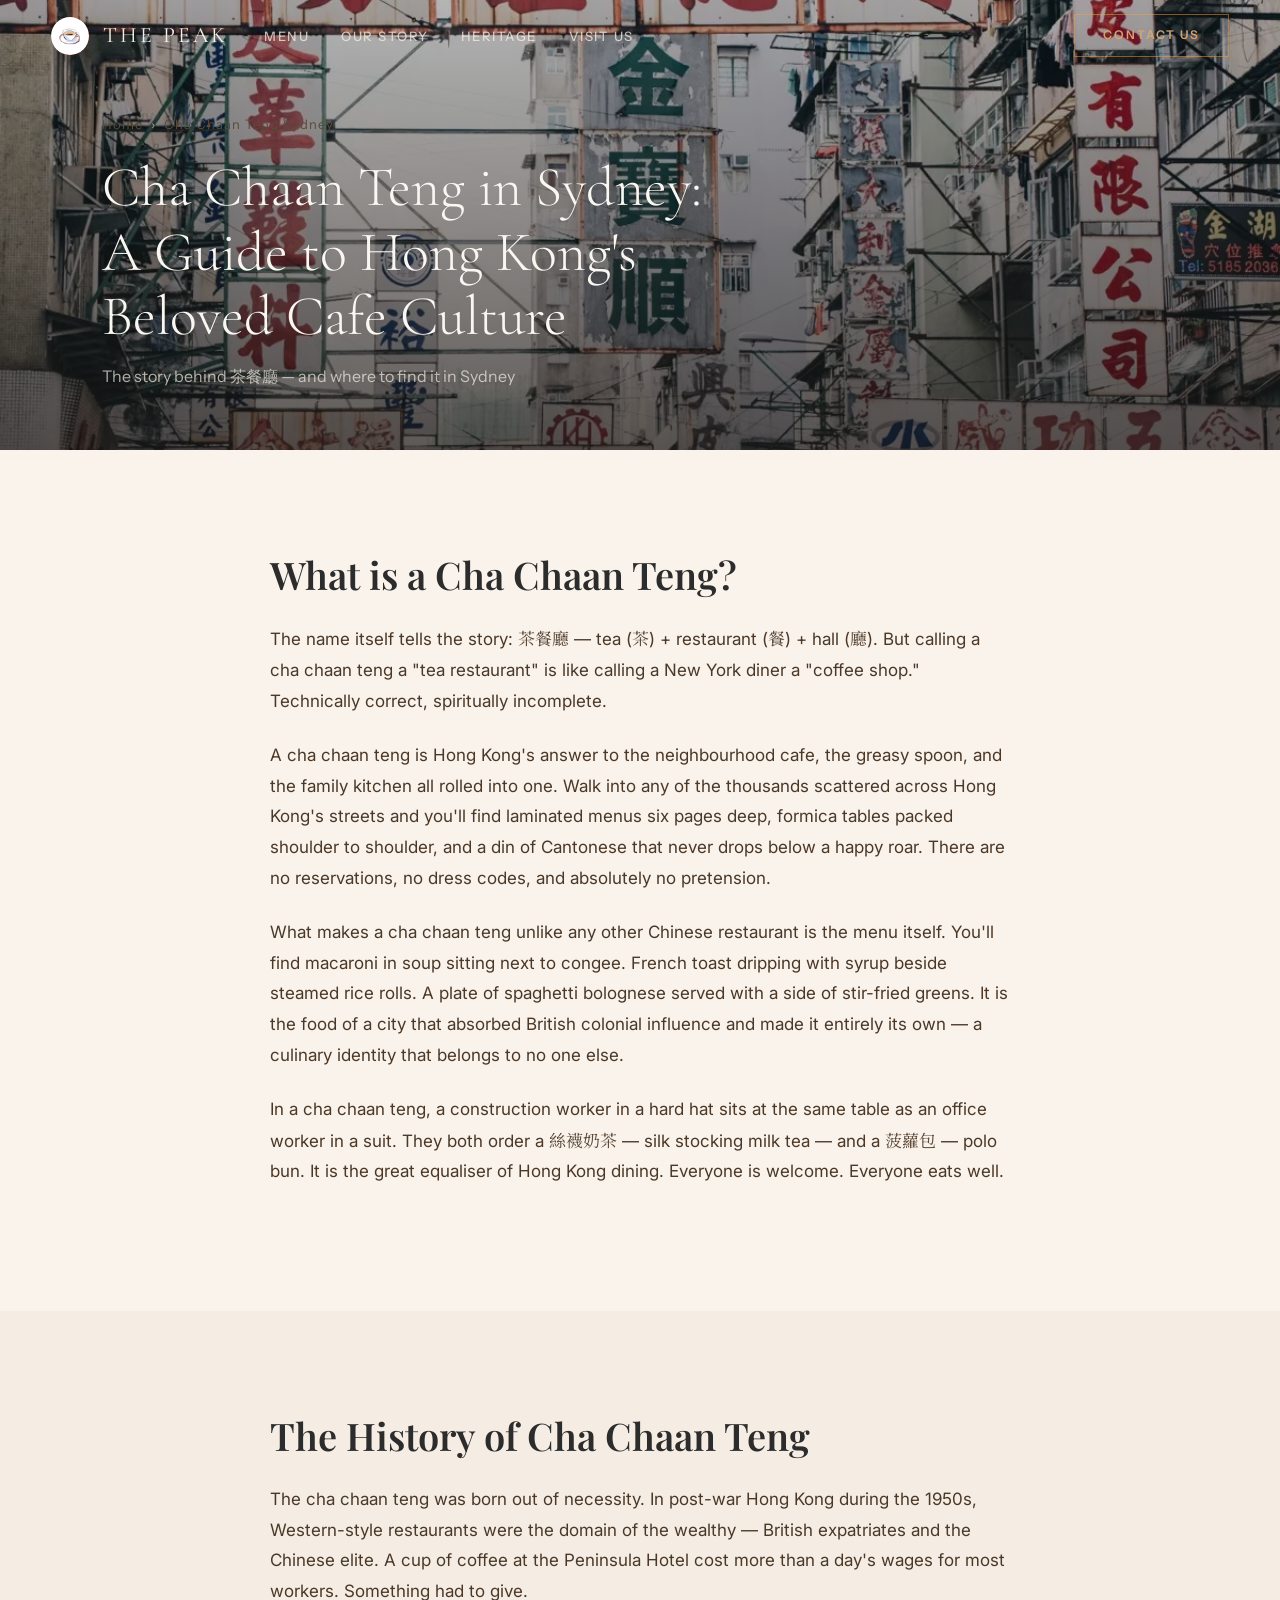
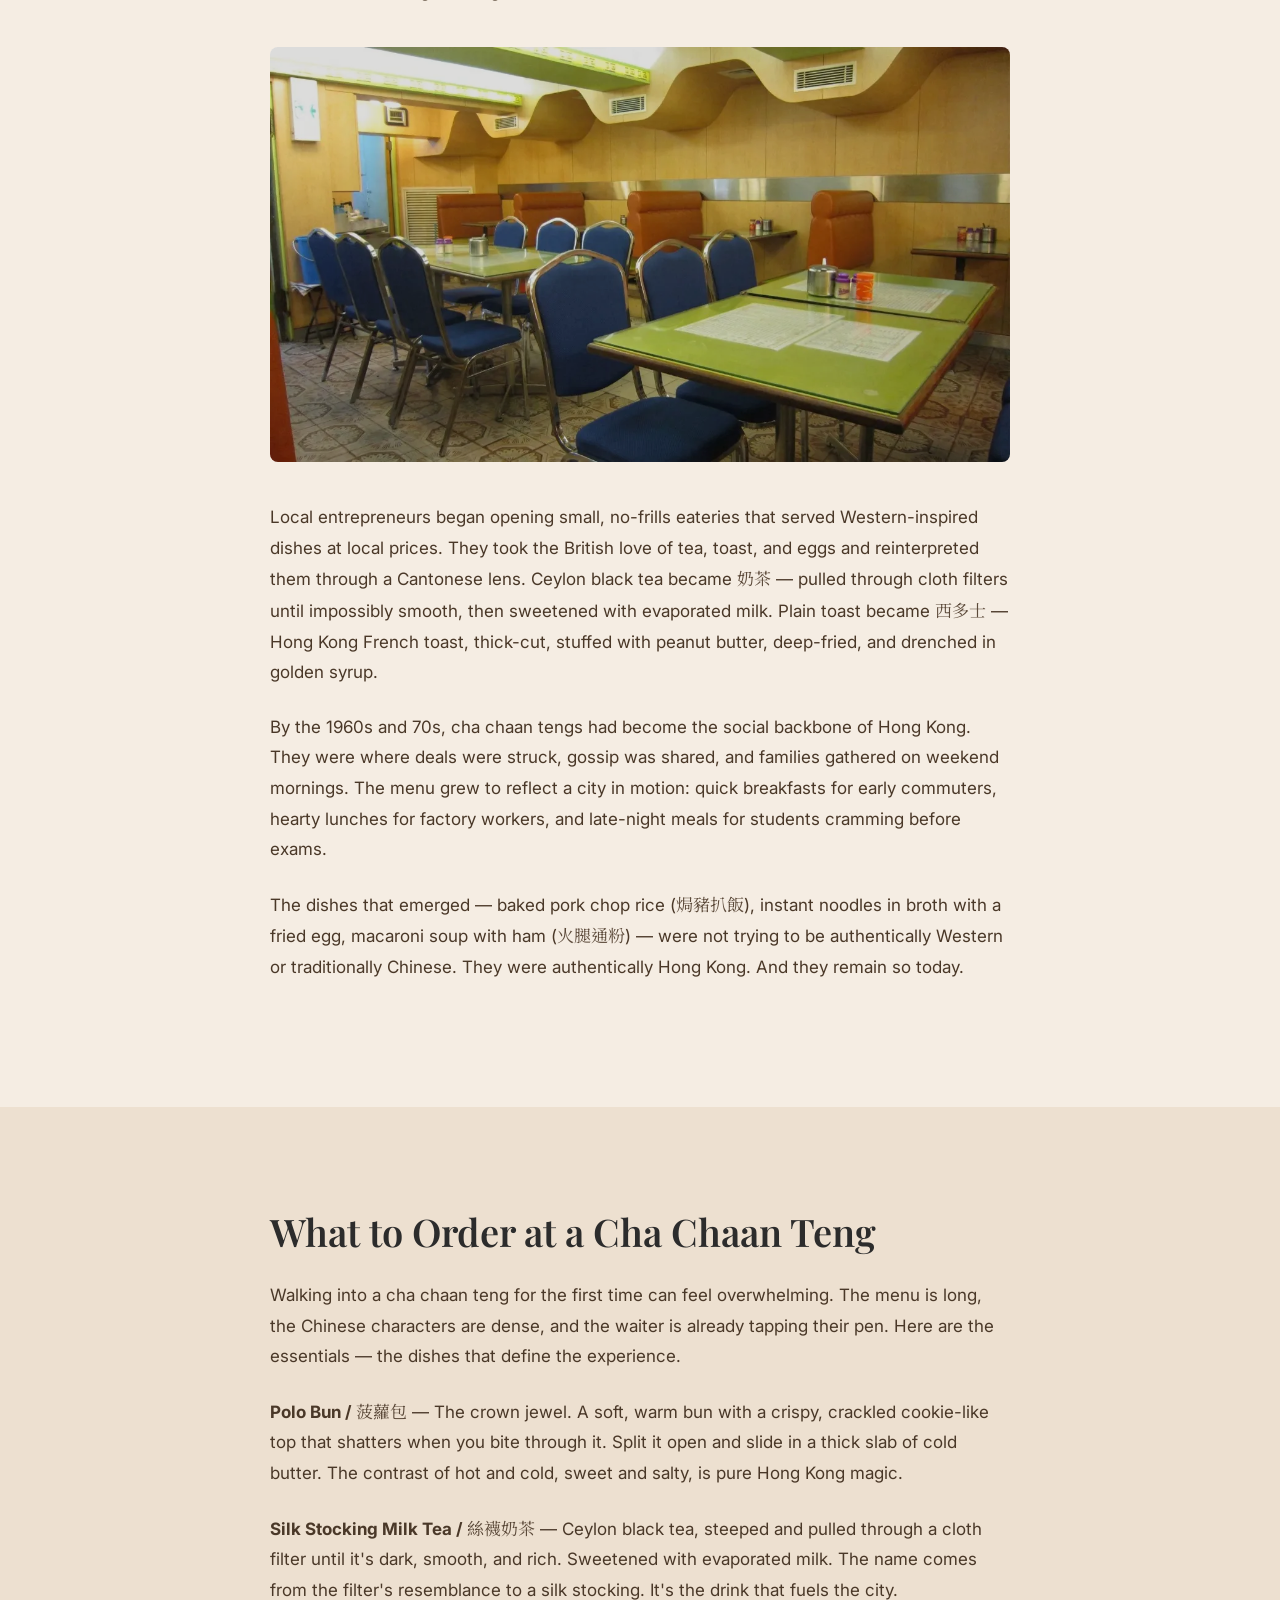
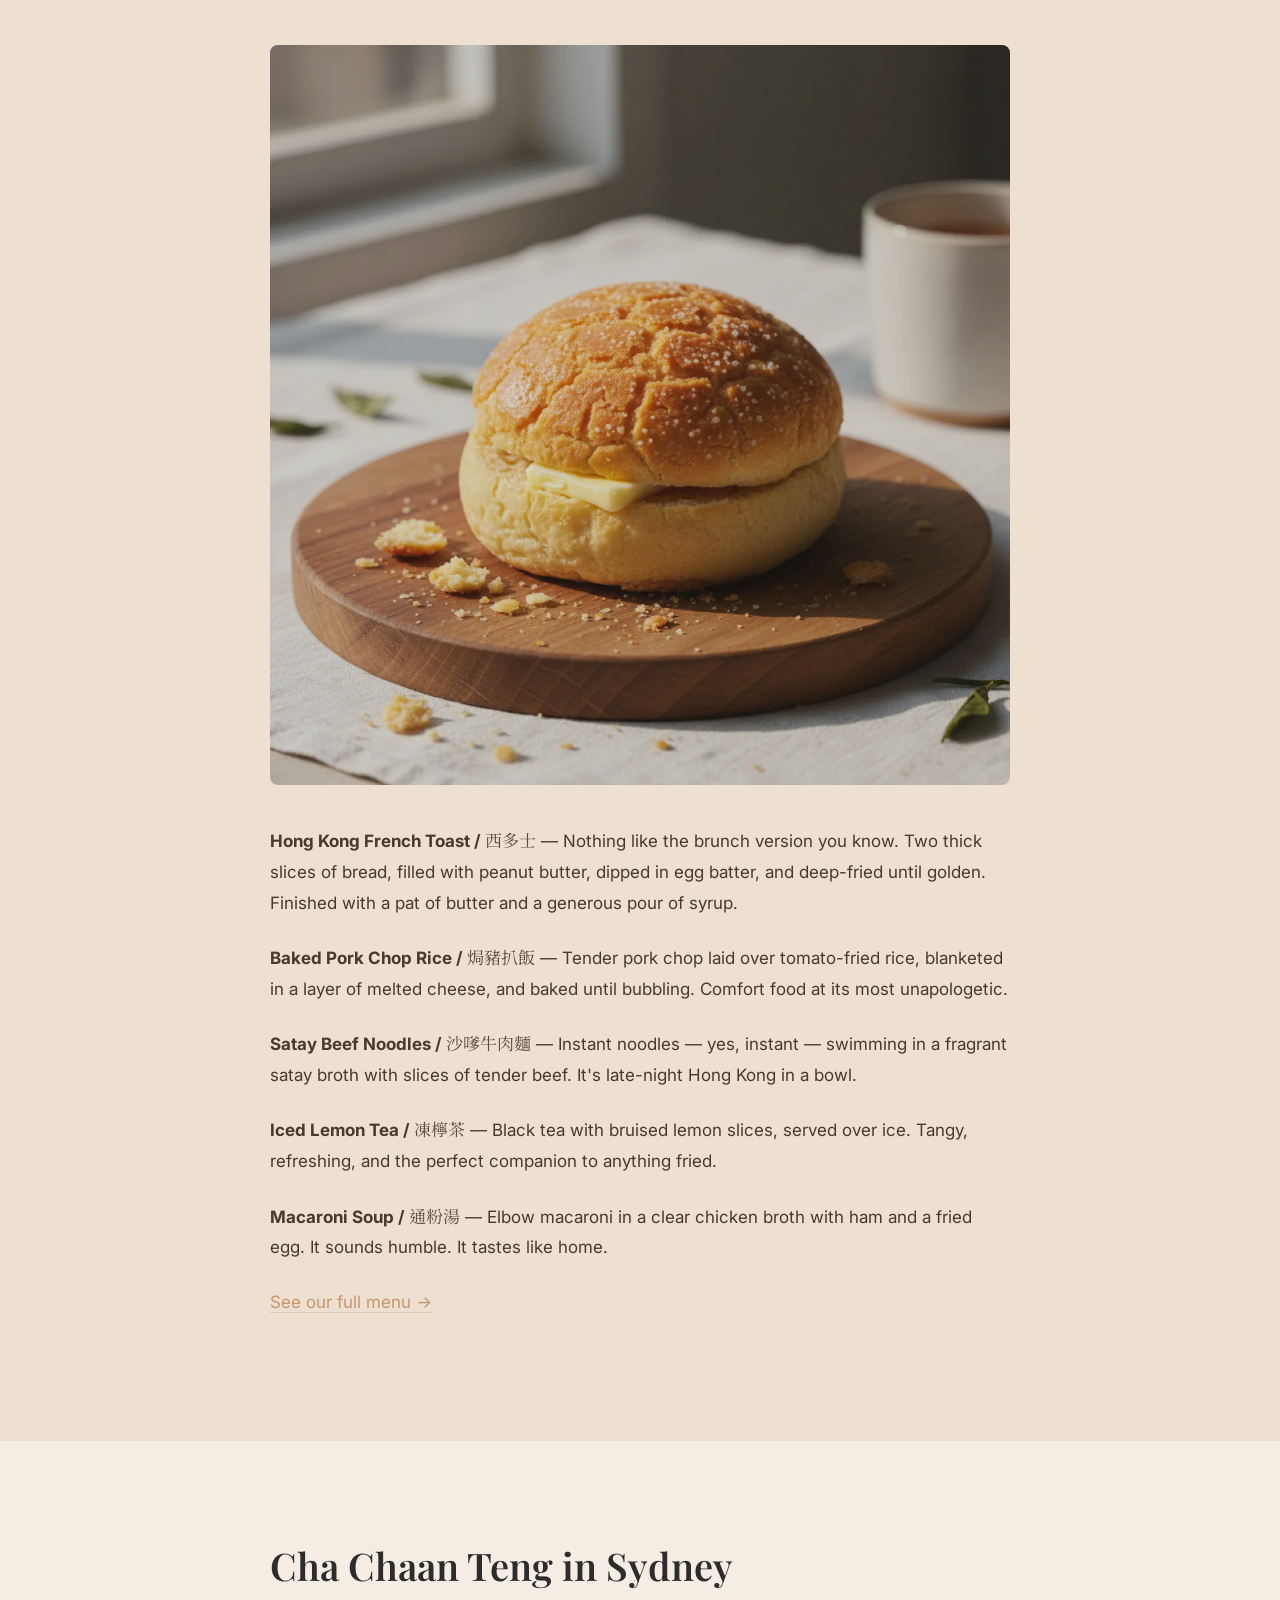
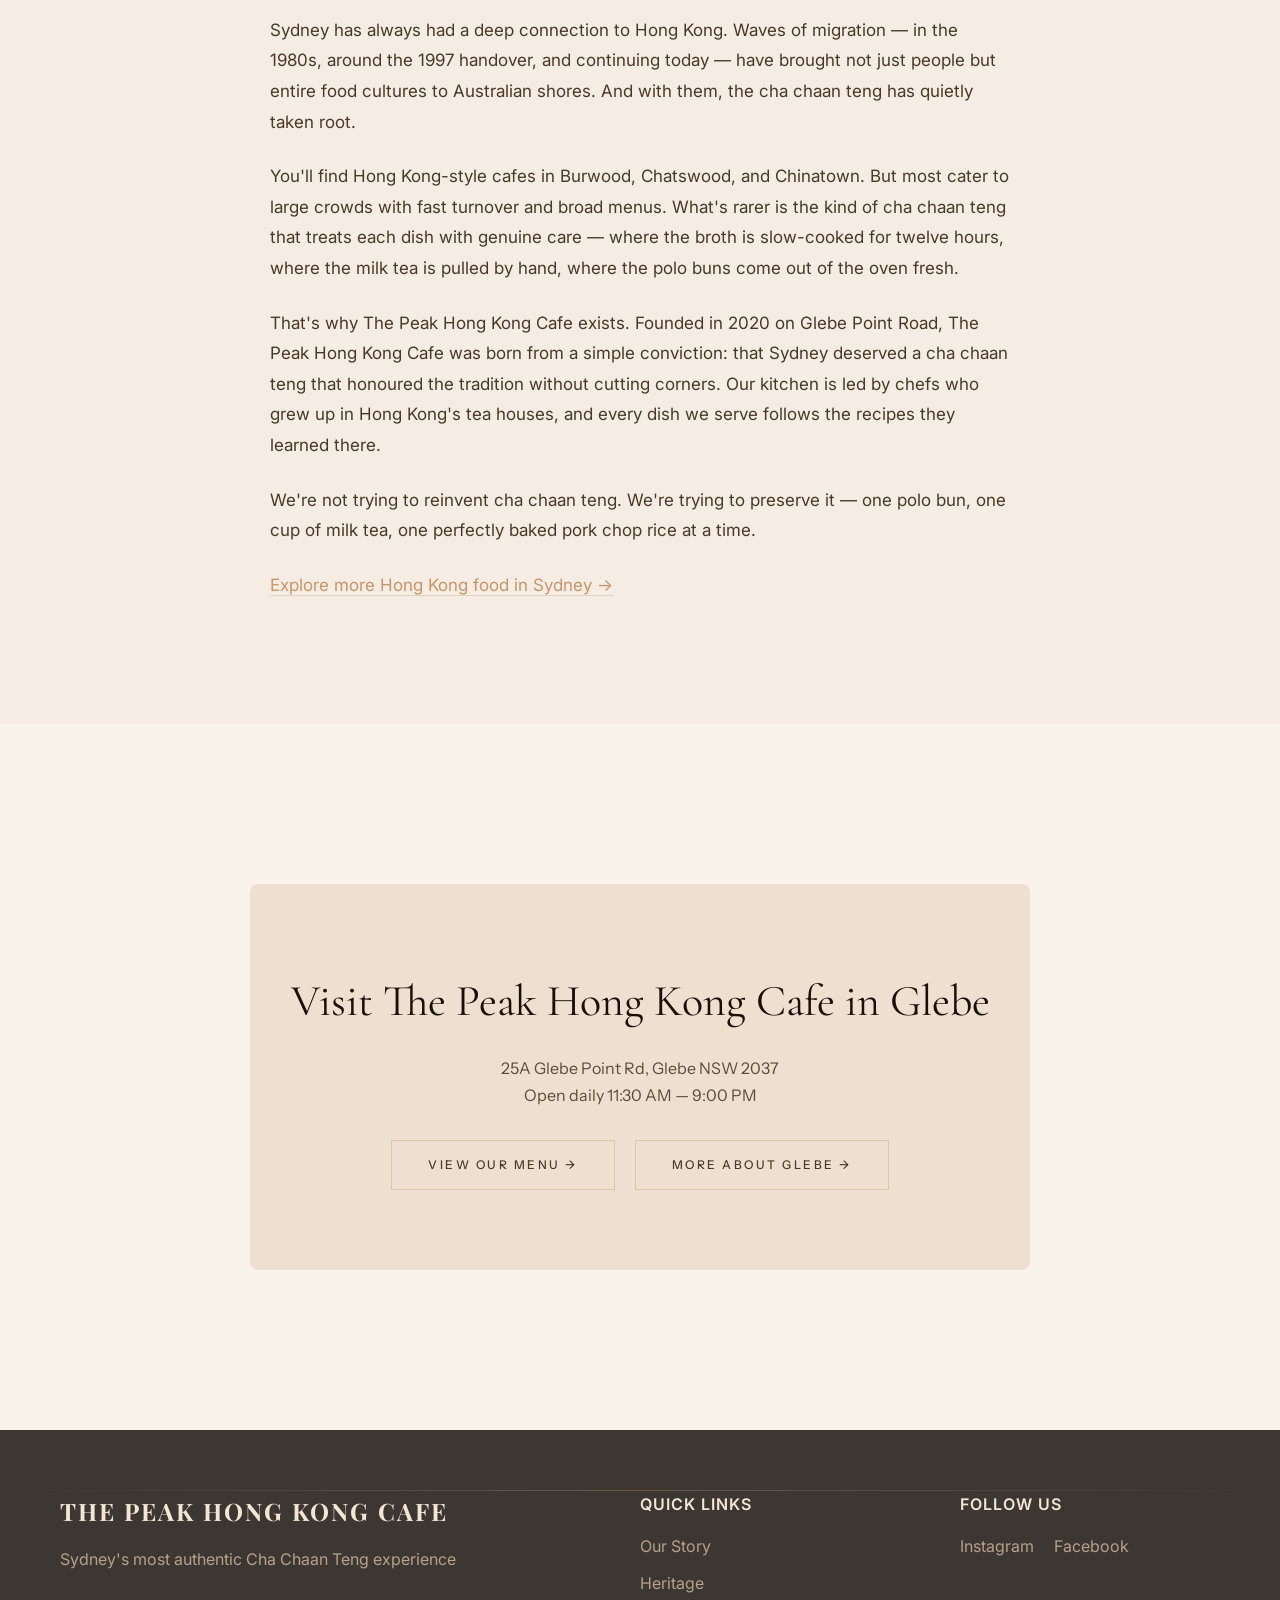
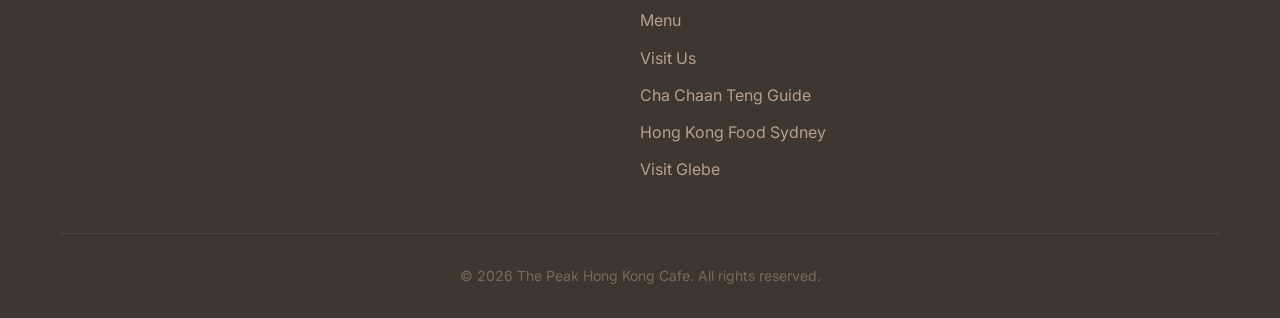
==== commit 73d7c979: "Rename all 'The Peak' references to 'The Peak Hong Kong Cafe' (except nav logo) Co-Authored-By: Clau" ====
--- a/cha-chaan-teng-sydney.html
+++ b/cha-chaan-teng-sydney.html
@@ -3,8 +3,8 @@
 <head>
     <meta charset="UTF-8">
     <meta name="viewport" content="width=device-width, initial-scale=1.0">
-    <title>What is a Cha Chaan Teng? Sydney's Guide to Hong Kong Cafe Culture | The Peak</title>
-    <meta name="description" content="Discover the rich history of cha chaan teng (茶餐廳) — Hong Kong's beloved tea cafes — and experience authentic cha chaan teng cuisine at The Peak in Glebe, Sydney.">
+    <title>What is a Cha Chaan Teng? Sydney's Guide to Hong Kong Cafe Culture | The Peak Hong Kong Cafe</title>
+    <meta name="description" content="Discover the rich history of cha chaan teng (茶餐廳) — Hong Kong's beloved tea cafes — and experience authentic cha chaan teng cuisine at The Peak Hong Kong Cafe in Glebe, Sydney.">
     <meta name="keywords" content="cha chaan teng, cha chaan teng sydney, 茶餐廳, what is cha chaan teng, hong kong cafe sydney, hong kong food sydney, cha chaan teng meaning, cha chaan teng food">
     <link rel="canonical" href="https://thepeakhkcafe.com.au/cha-chaan-teng-sydney.html">
     <meta name="theme-color" content="#1A0E08">
@@ -29,7 +29,7 @@
         "@context": "https://schema.org",
         "@type": "Article",
         "headline": "What is a Cha Chaan Teng? Sydney's Guide to Hong Kong Cafe Culture",
-        "description": "Discover the rich history of cha chaan teng — Hong Kong's beloved tea cafes — and experience authentic cha chaan teng cuisine at The Peak in Glebe, Sydney.",
+        "description": "Discover the rich history of cha chaan teng — Hong Kong's beloved tea cafes — and experience authentic cha chaan teng cuisine at The Peak Hong Kong Cafe in Glebe, Sydney.",
         "author": {"@type": "Organization", "name": "The Peak Hong Kong Cafe"},
         "publisher": {"@type": "Organization", "name": "The Peak Hong Kong Cafe", "logo": {"@type": "ImageObject", "url": "https://thepeakhkcafe.com.au/images-optimized/logo.webp"}},
         "datePublished": "2026-04-01",
@@ -152,7 +152,7 @@
                 <h2>Cha Chaan Teng in Sydney</h2>
                 <p>Sydney has always had a deep connection to Hong Kong. Waves of migration — in the 1980s, around the 1997 handover, and continuing today — have brought not just people but entire food cultures to Australian shores. And with them, the cha chaan teng has quietly taken root.</p>
                 <p>You'll find Hong Kong-style cafes in Burwood, Chatswood, and Chinatown. But most cater to large crowds with fast turnover and broad menus. What's rarer is the kind of cha chaan teng that treats each dish with genuine care — where the broth is slow-cooked for twelve hours, where the milk tea is pulled by hand, where the polo buns come out of the oven fresh.</p>
-                <p>That's why The Peak exists. Founded in 2020 on Glebe Point Road, The Peak was born from a simple conviction: that Sydney deserved a cha chaan teng that honoured the tradition without cutting corners. Our kitchen is led by chefs who grew up in Hong Kong's tea houses, and every dish we serve follows the recipes they learned there.</p>
+                <p>That's why The Peak Hong Kong Cafe exists. Founded in 2020 on Glebe Point Road, The Peak Hong Kong Cafe was born from a simple conviction: that Sydney deserved a cha chaan teng that honoured the tradition without cutting corners. Our kitchen is led by chefs who grew up in Hong Kong's tea houses, and every dish we serve follows the recipes they learned there.</p>
                 <p>We're not trying to reinvent cha chaan teng. We're trying to preserve it — one polo bun, one cup of milk tea, one perfectly baked pork chop rice at a time.</p>
                 <p><a href="hong-kong-food-sydney.html">Explore more Hong Kong food in Sydney &rarr;</a></p>
             </div>
@@ -162,7 +162,7 @@
     <section class="article-section" style="background: var(--bg-cream)">
         <div class="container">
             <div class="article-cta-section">
-                <h2>Visit The Peak in Glebe</h2>
+                <h2>Visit The Peak Hong Kong Cafe in Glebe</h2>
                 <p>25A Glebe Point Rd, Glebe NSW 2037<br>Open daily 11:30 AM — 9:00 PM</p>
                 <div class="article-cta-links">
                     <a href="menu.html" class="menu-cta-btn">View Our Menu &rarr;</a>
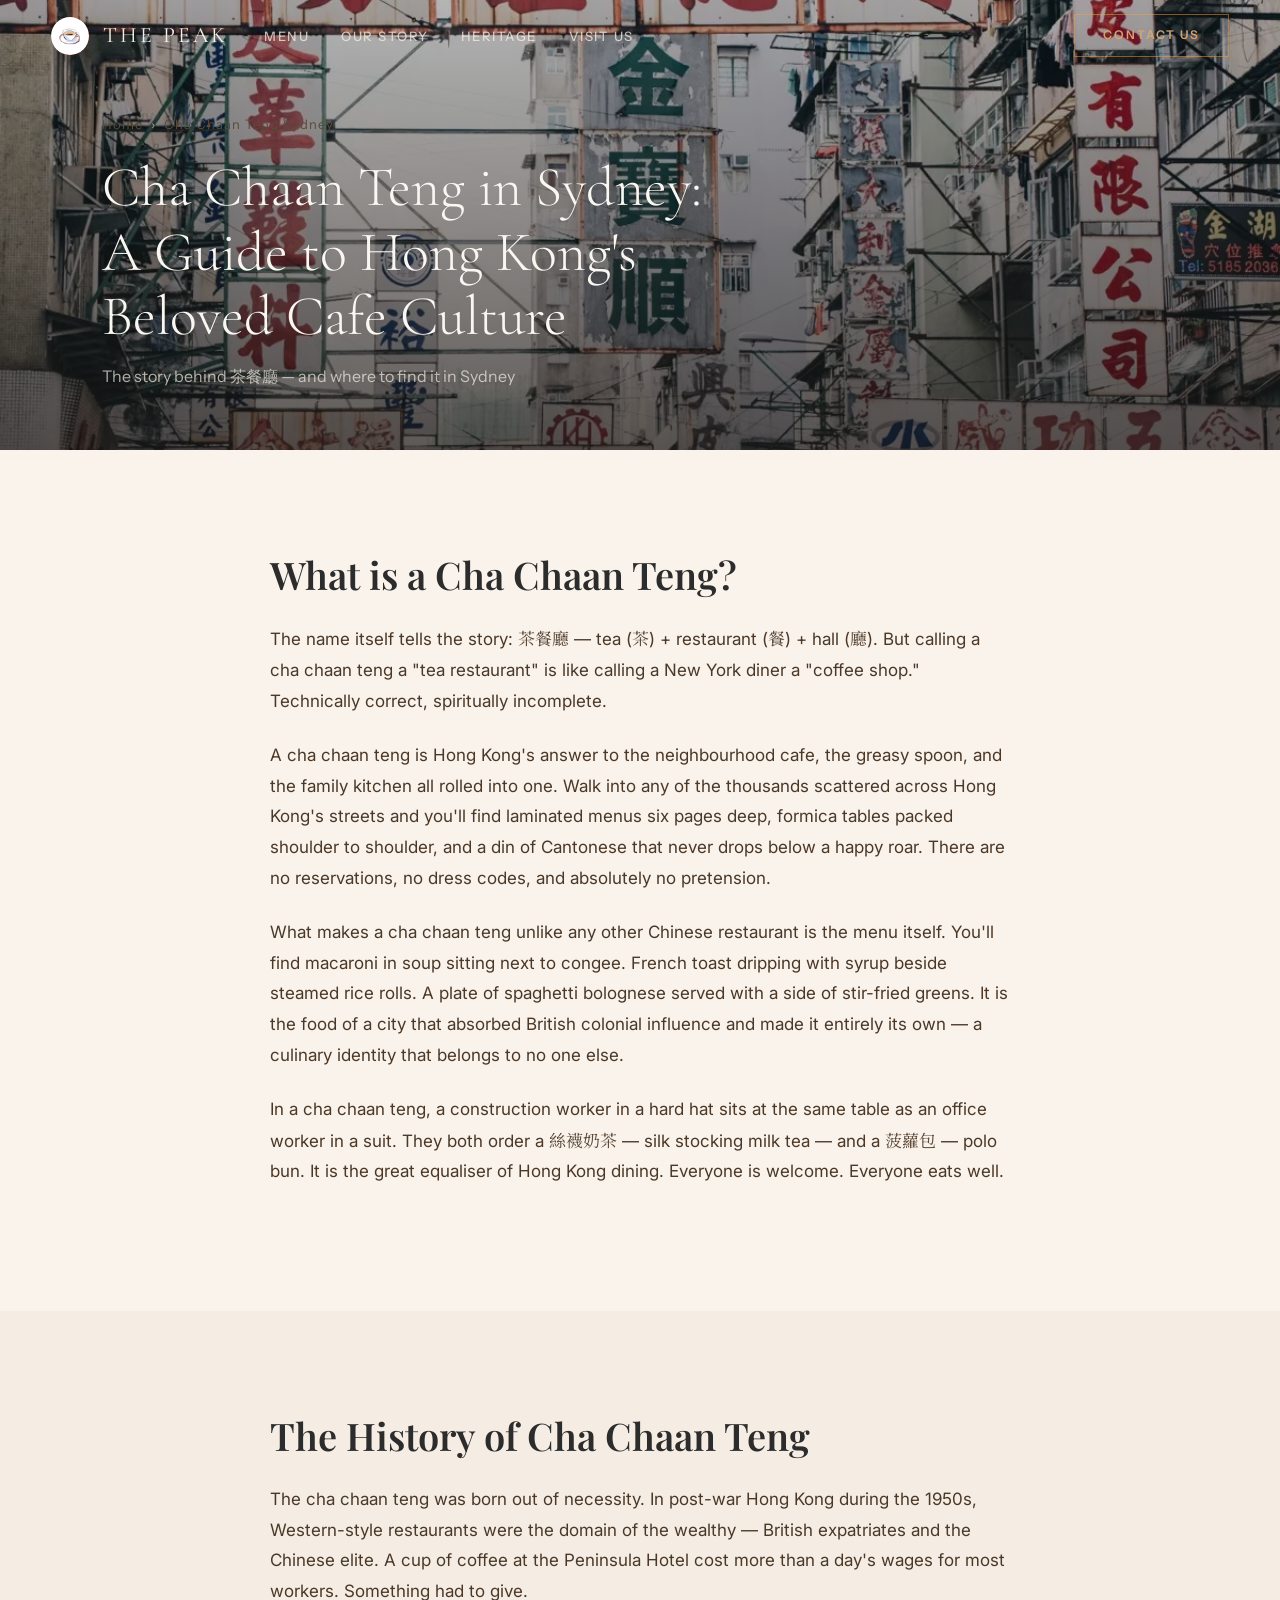
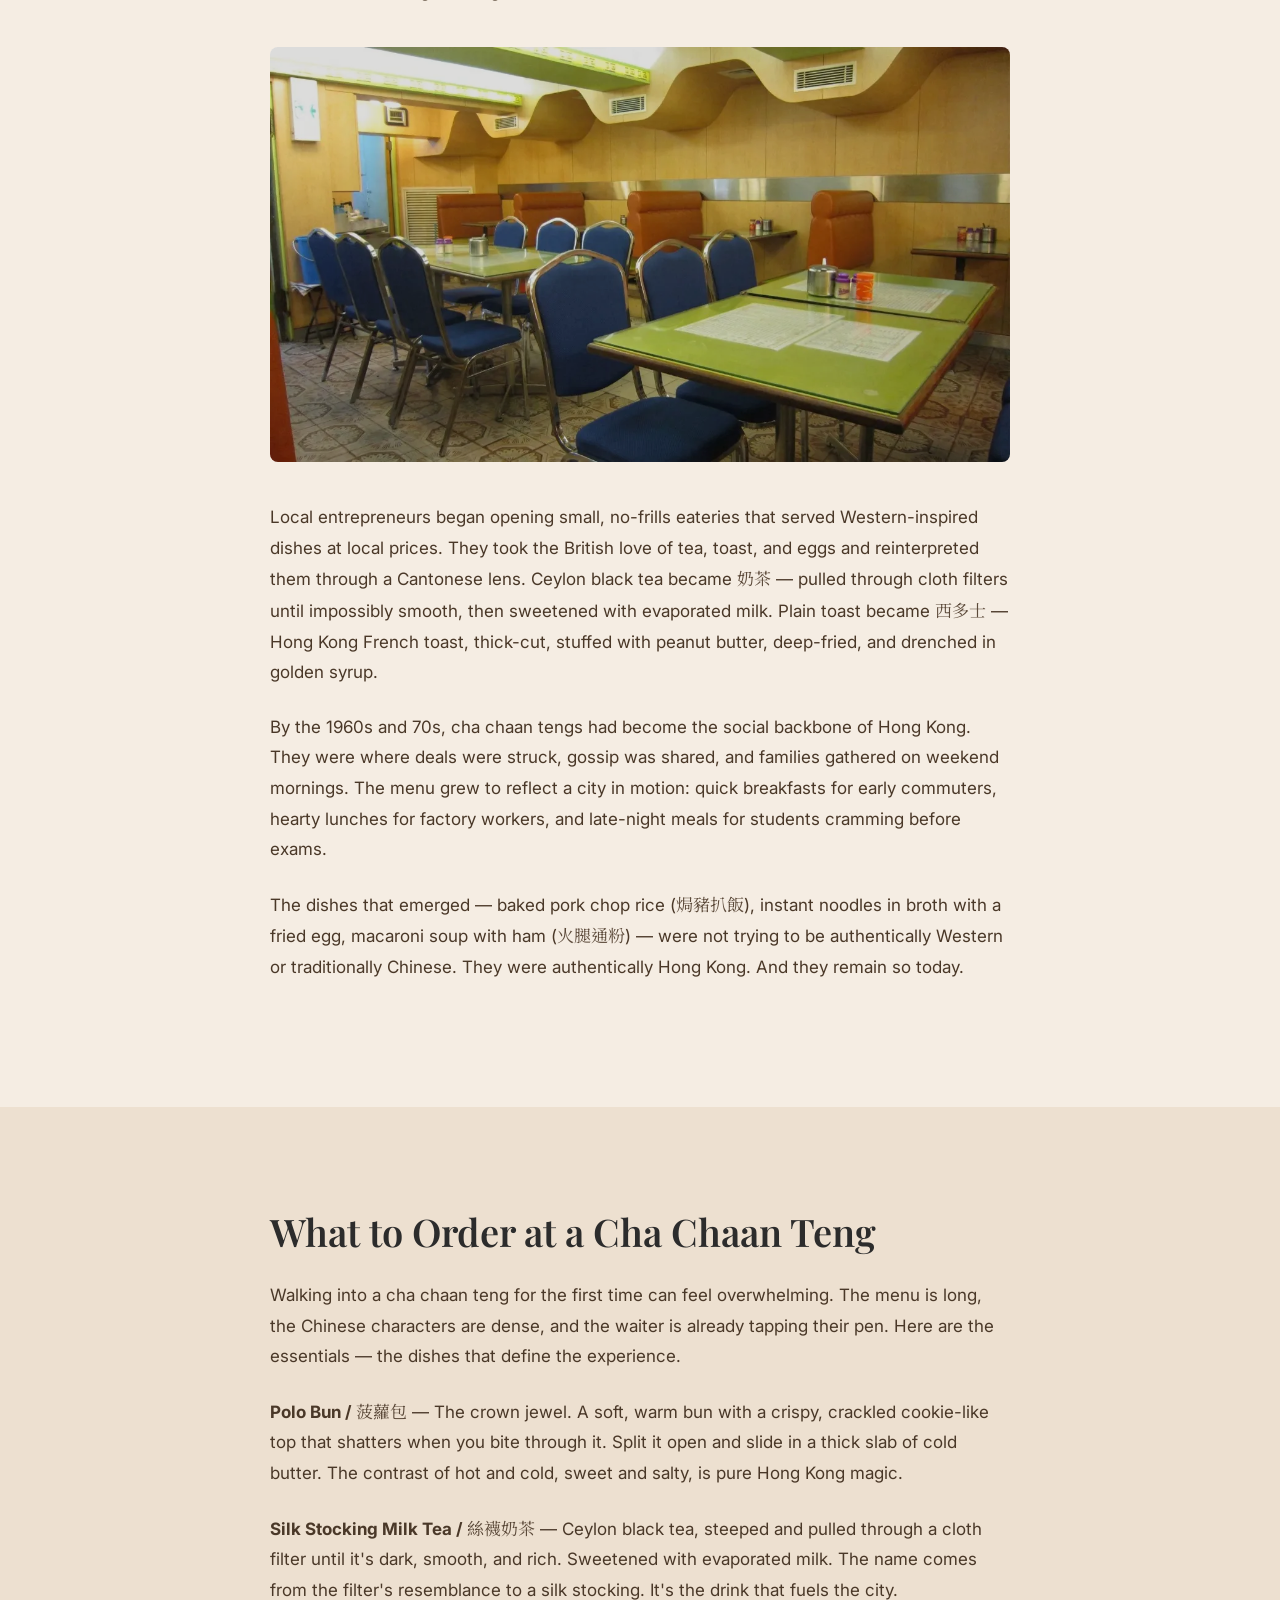
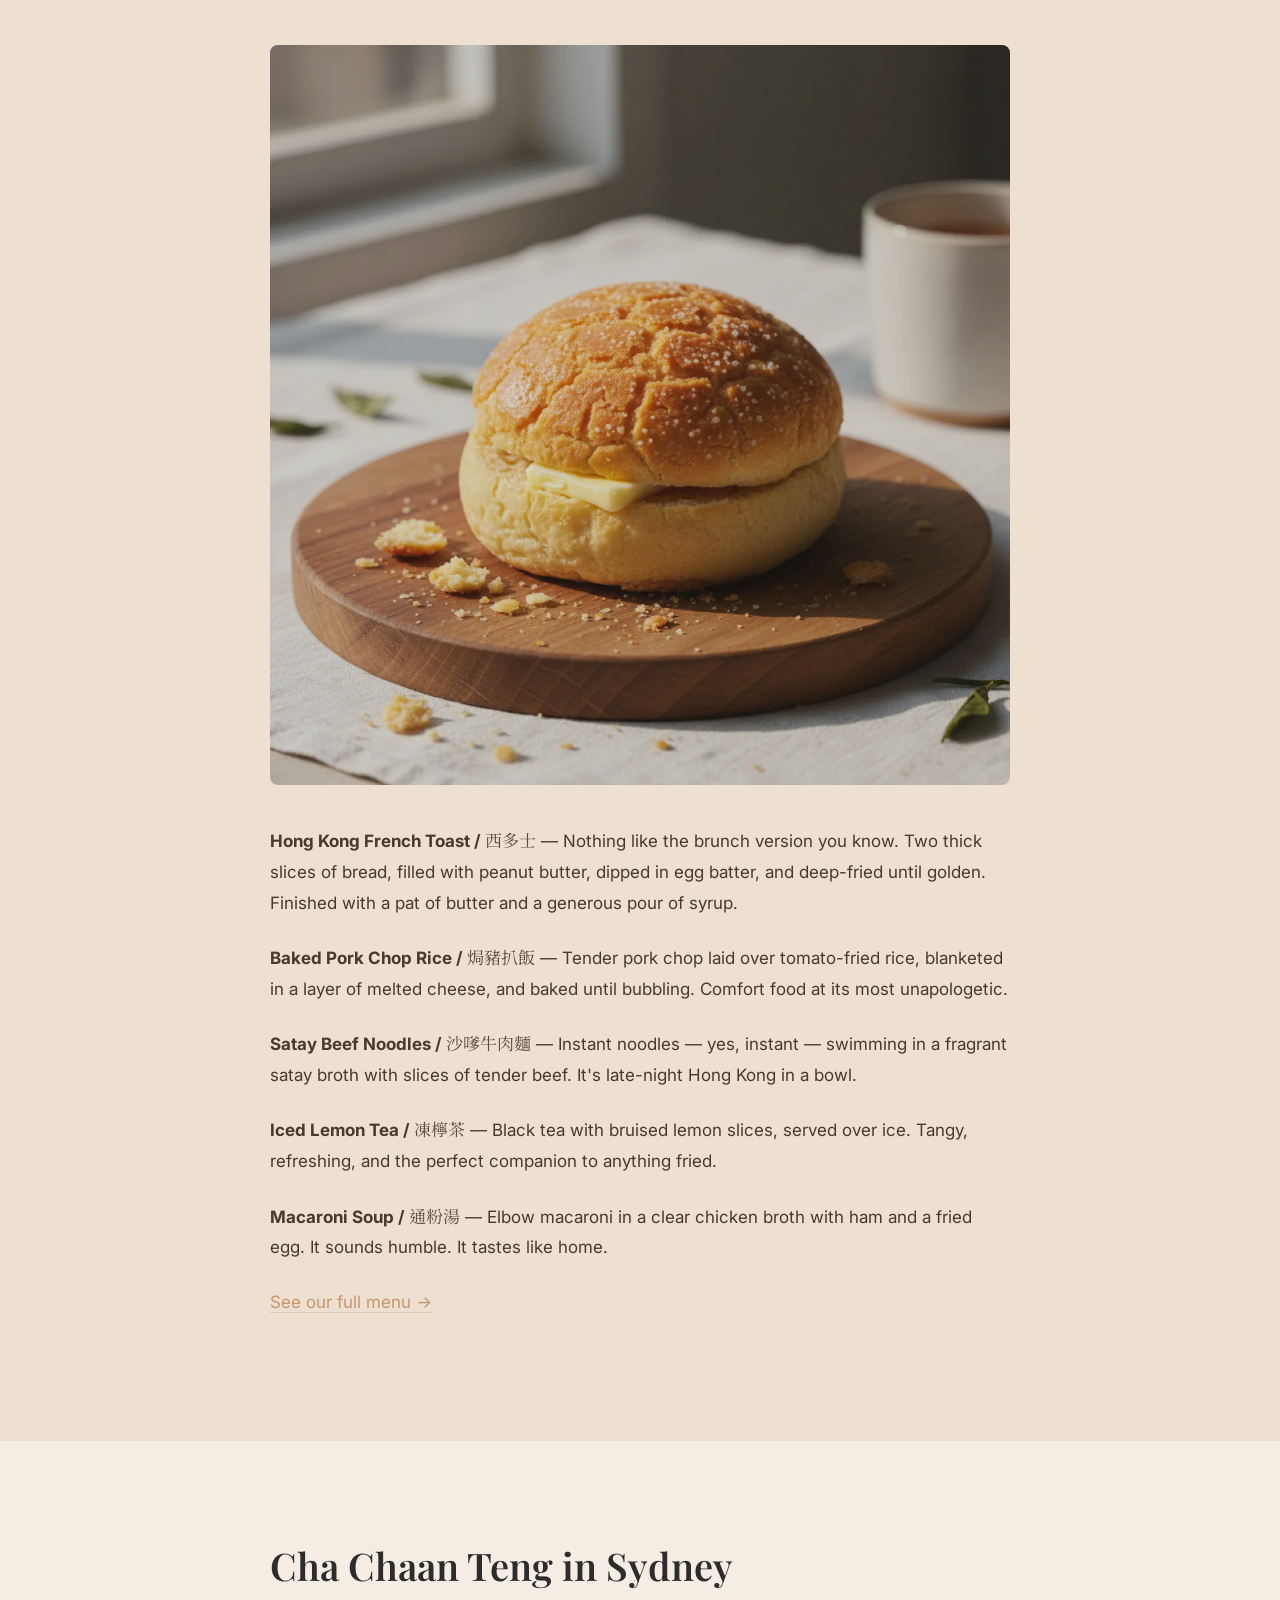
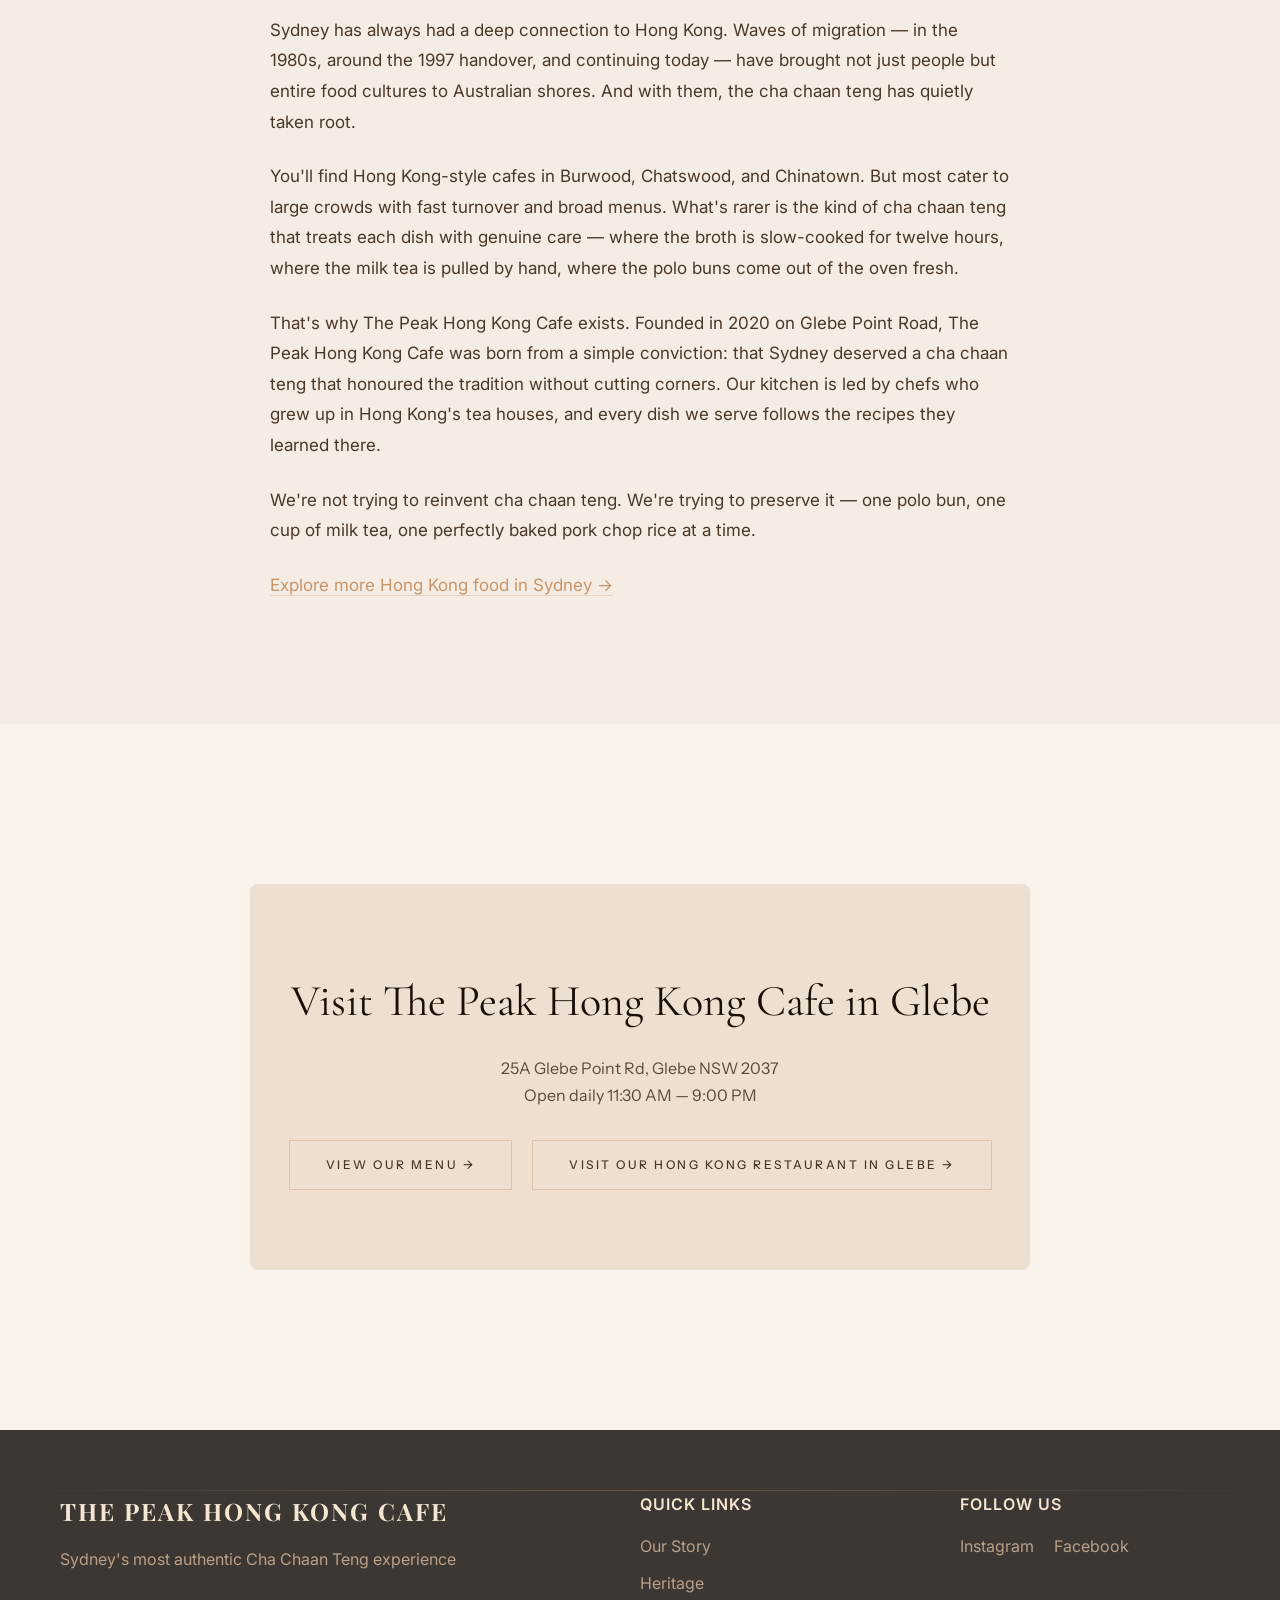
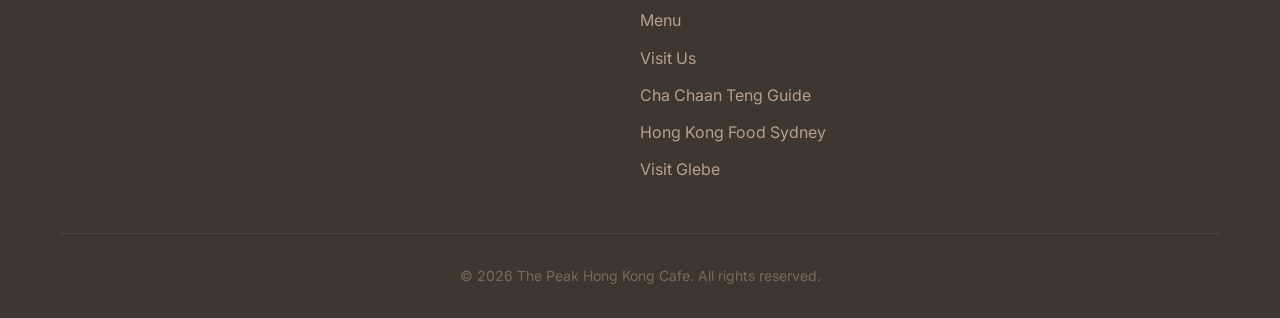
==== commit ec6b5bd2: "SEO improvements: strengthen title, keywords, anchor text for hong kong restaurant sydney Co-Authore" ====
--- a/cha-chaan-teng-sydney.html
+++ b/cha-chaan-teng-sydney.html
@@ -8,18 +8,18 @@
     <meta name="keywords" content="cha chaan teng, cha chaan teng sydney, 茶餐廳, what is cha chaan teng, hong kong cafe sydney, hong kong food sydney, cha chaan teng meaning, cha chaan teng food">
     <link rel="canonical" href="https://thepeakhkcafe.com.au/cha-chaan-teng-sydney.html">
     <meta name="theme-color" content="#1A0E08">
-    <link rel="icon" type="image/png" href="logo.png">
-    <link rel="apple-touch-icon" href="logo.png">
+    <link rel="icon" type="image/png" href="assets/images/logo.png">
+    <link rel="apple-touch-icon" href="assets/images/logo.png">
     <meta property="og:type" content="article">
     <meta property="og:title" content="What is a Cha Chaan Teng? Sydney's Guide to Hong Kong Cafe Culture">
     <meta property="og:description" content="The story behind 茶餐廳 — Hong Kong's beloved tea cafes — and where to find authentic cha chaan teng in Sydney.">
-    <meta property="og:image" content="https://thepeakhkcafe.com.au/images-optimized/logo.webp">
+    <meta property="og:image" content="https://thepeakhkcafe.com.au/assets/images/logo.webp">
     <meta property="og:url" content="https://thepeakhkcafe.com.au/cha-chaan-teng-sydney.html">
     <meta property="og:site_name" content="The Peak Hong Kong Cafe">
     <meta name="twitter:card" content="summary_large_image">
     <meta name="twitter:title" content="What is a Cha Chaan Teng? A Sydney Guide">
     <meta name="twitter:description" content="The story behind 茶餐廳 and where to find authentic cha chaan teng in Sydney.">
-    <meta name="twitter:image" content="https://thepeakhkcafe.com.au/images-optimized/logo.webp">
+    <meta name="twitter:image" content="https://thepeakhkcafe.com.au/assets/images/logo.webp">
     <meta name="geo.region" content="AU-NSW">
     <meta name="geo.placename" content="Glebe, Sydney">
     <meta name="geo.position" content="-33.8794;151.1868">
@@ -31,9 +31,9 @@
         "headline": "What is a Cha Chaan Teng? Sydney's Guide to Hong Kong Cafe Culture",
         "description": "Discover the rich history of cha chaan teng — Hong Kong's beloved tea cafes — and experience authentic cha chaan teng cuisine at The Peak Hong Kong Cafe in Glebe, Sydney.",
         "author": {"@type": "Organization", "name": "The Peak Hong Kong Cafe"},
-        "publisher": {"@type": "Organization", "name": "The Peak Hong Kong Cafe", "logo": {"@type": "ImageObject", "url": "https://thepeakhkcafe.com.au/images-optimized/logo.webp"}},
+        "publisher": {"@type": "Organization", "name": "The Peak Hong Kong Cafe", "logo": {"@type": "ImageObject", "url": "https://thepeakhkcafe.com.au/assets/images/logo.webp"}},
         "datePublished": "2026-04-01",
-        "image": "https://thepeakhkcafe.com.au/images-optimized/hong-kong-tradition.webp",
+        "image": "https://thepeakhkcafe.com.au/assets/images/hong-kong-tradition.webp",
         "url": "https://thepeakhkcafe.com.au/cha-chaan-teng-sydney.html"
     },
     {
@@ -55,7 +55,7 @@
     <nav class="navbar" id="navbar">
         <div class="nav-left">
             <a href="index.html" class="nav-logo">
-                <div class="nav-logo-icon"><img src="images-optimized/logo.webp" alt="The Peak Logo" class="nav-logo-icon-img" width="38" height="38"></div>
+                <div class="nav-logo-icon"><img src="assets/images/logo.webp" alt="The Peak Logo" class="nav-logo-icon-img" width="38" height="38"></div>
                 <span class="nav-logo-text">The Peak</span>
             </a>
             <ul class="nav-links">
@@ -79,7 +79,7 @@
     </div>
 
     <section class="article-hero">
-        <img src="images-optimized/hong-kong-tradition.webp" alt="Traditional Hong Kong street signs — the origins of Cha Chaan Teng culture" loading="eager">
+        <img src="assets/images/hong-kong-tradition.webp" alt="Traditional Hong Kong street signs — the origins of Cha Chaan Teng culture" loading="eager">
         <div class="article-hero-overlay"></div>
         <div class="article-hero-content">
             <nav class="breadcrumb"><a href="index.html">Home</a><span class="separator">&rsaquo;</span>Cha Chaan Teng Sydney</nav>
@@ -107,7 +107,7 @@
                 <p>The cha chaan teng was born out of necessity. In post-war Hong Kong during the 1950s, Western-style restaurants were the domain of the wealthy — British expatriates and the Chinese elite. A cup of coffee at the Peninsula Hotel cost more than a day's wages for most workers. Something had to give.</p>
 
                 <div class="article-image">
-                    <img src="images-optimized/gen-1950s.webp" alt="1950s Hong Kong — the birth of Cha Chaan Teng cafe culture" loading="lazy" width="1200" height="900">
+                    <img src="assets/images/gen-1950s.webp" alt="1950s Hong Kong — the birth of Cha Chaan Teng cafe culture" loading="lazy" width="1200" height="900">
                 </div>
 
                 <p>Local entrepreneurs began opening small, no-frills eateries that served Western-inspired dishes at local prices. They took the British love of tea, toast, and eggs and reinterpreted them through a Cantonese lens. Ceylon black tea became <span class="chinese-inline">奶茶</span> — pulled through cloth filters until impossibly smooth, then sweetened with evaporated milk. Plain toast became <span class="chinese-inline">西多士</span> — Hong Kong French toast, thick-cut, stuffed with peanut butter, deep-fried, and drenched in golden syrup.</p>
@@ -128,7 +128,7 @@
                 <p><strong>Silk Stocking Milk Tea / <span class="chinese-inline">絲襪奶茶</span></strong> — Ceylon black tea, steeped and pulled through a cloth filter until it's dark, smooth, and rich. Sweetened with evaporated milk. The name comes from the filter's resemblance to a silk stocking. It's the drink that fuels the city.</p>
 
                 <div class="article-image">
-                    <img src="images-optimized/pineapple-bun.webp" alt="Polo Bun (菠蘿包) at The Peak Hong Kong Cafe" loading="lazy" width="1200" height="900">
+                    <img src="assets/images/pineapple-bun.webp" alt="Polo Bun (菠蘿包) at The Peak Hong Kong Cafe" loading="lazy" width="1200" height="900">
                 </div>
 
                 <p><strong>Hong Kong French Toast / <span class="chinese-inline">西多士</span></strong> — Nothing like the brunch version you know. Two thick slices of bread, filled with peanut butter, dipped in egg batter, and deep-fried until golden. Finished with a pat of butter and a generous pour of syrup.</p>
@@ -166,7 +166,7 @@
                 <p>25A Glebe Point Rd, Glebe NSW 2037<br>Open daily 11:30 AM — 9:00 PM</p>
                 <div class="article-cta-links">
                     <a href="menu.html" class="menu-cta-btn">View Our Menu &rarr;</a>
-                    <a href="hong-kong-cafe-glebe.html" class="menu-cta-btn">More About Glebe &rarr;</a>
+                    <a href="hong-kong-cafe-glebe.html" class="menu-cta-btn">Visit Our Hong Kong Restaurant in Glebe &rarr;</a>
                 </div>
             </div>
         </div>
--- a/styles.css
+++ b/styles.css
@@ -155,6 +155,16 @@
     font-weight: 400;
     letter-spacing: 3px;
     text-transform: uppercase;
+    display: flex;
+    flex-direction: column;
+    line-height: 1.1;
+}
+
+.nav-logo-sub {
+    font-size: 10px;
+    letter-spacing: 2.5px;
+    opacity: 0.6;
+    font-weight: 300;
 }
 
 .nav-links {
@@ -693,7 +703,26 @@
     margin-bottom: 20px;
 }
 
+.subtle-cta {
+    display: inline-block;
+    margin-top: 16px;
+    font-family: var(--font-body-new);
+    font-size: 13px;
+    font-weight: 400;
+    letter-spacing: 1.5px;
+    text-transform: uppercase;
+    color: var(--warm-gold);
+    text-decoration: none;
+    opacity: 0.7;
+    transition: opacity 0.3s ease;
+}
+
+.subtle-cta:hover {
+    opacity: 1;
+}
+
 .section-intro {
+    font-family: var(--font-body-new);
     font-size: 18px;
     color: var(--text-muted);
     line-height: 1.6;
@@ -731,11 +760,13 @@
 }
 
 .story-text {
+    font-family: var(--font-body-new);
     font-size: 17px;
     color: var(--text-body);
 }
 
 .story-text .lead {
+    font-family: var(--font-body-new);
     font-size: 22px;
     font-weight: 500;
     color: var(--text-dark);
@@ -887,6 +918,7 @@
 }
 
 .timeline-content p {
+    font-family: var(--font-body-new);
     color: var(--text-body);
     font-size: 17px;
     line-height: 1.7;
@@ -954,7 +986,7 @@
 }
 
 .feature-card p {
-    font-family: 'Jost', sans-serif;
+    font-family: var(--font-body-new);
     font-size: 13px;
     font-weight: 300;
     line-height: 1.65;
@@ -1152,6 +1184,7 @@
 }
 
 .visit-info .lead {
+    font-family: var(--font-body-new);
     font-size: 18px;
     color: var(--text-body);
     line-height: 1.7;
@@ -1173,9 +1206,46 @@
 }
 
 .info-block p {
+    font-family: var(--font-body-new);
     color: var(--text-body);
     font-size: 16px;
     line-height: 1.6;
+}
+
+.btn {
+    display: inline-block;
+    padding: 14px 32px;
+    font-family: var(--font-body-new);
+    font-size: 13px;
+    font-weight: 500;
+    letter-spacing: 2px;
+    text-transform: uppercase;
+    text-decoration: none;
+    border-radius: 50px;
+    transition: all 0.3s ease;
+    cursor: pointer;
+}
+
+.btn-primary {
+    background: var(--warm-gold);
+    color: #fff;
+    border: 1px solid var(--warm-gold);
+}
+
+.btn-primary:hover {
+    background: #b07f55;
+    border-color: #b07f55;
+}
+
+.btn-secondary {
+    background: transparent;
+    color: var(--text-body);
+    border: 1px solid var(--border-warm-md);
+}
+
+.btn-secondary:hover {
+    border-color: var(--warm-gold);
+    color: var(--warm-gold);
 }
 
 .visit-buttons {
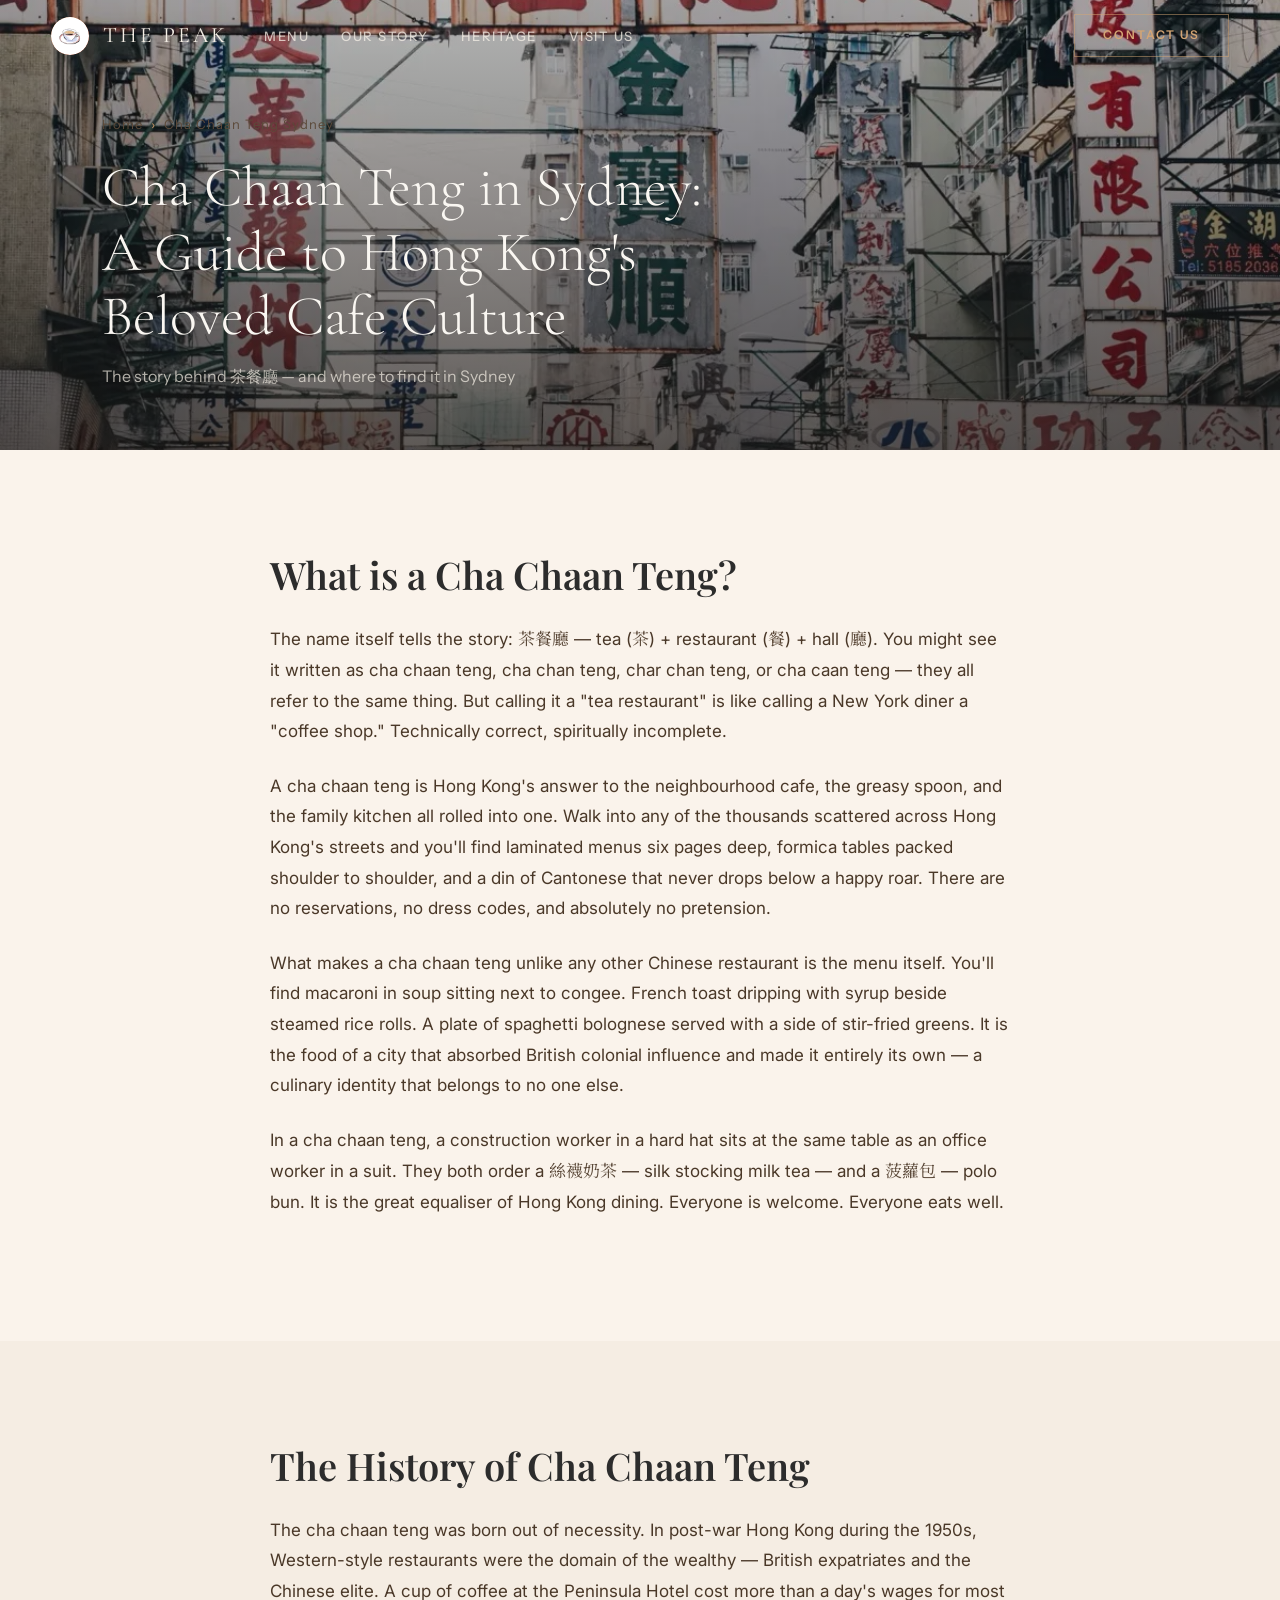
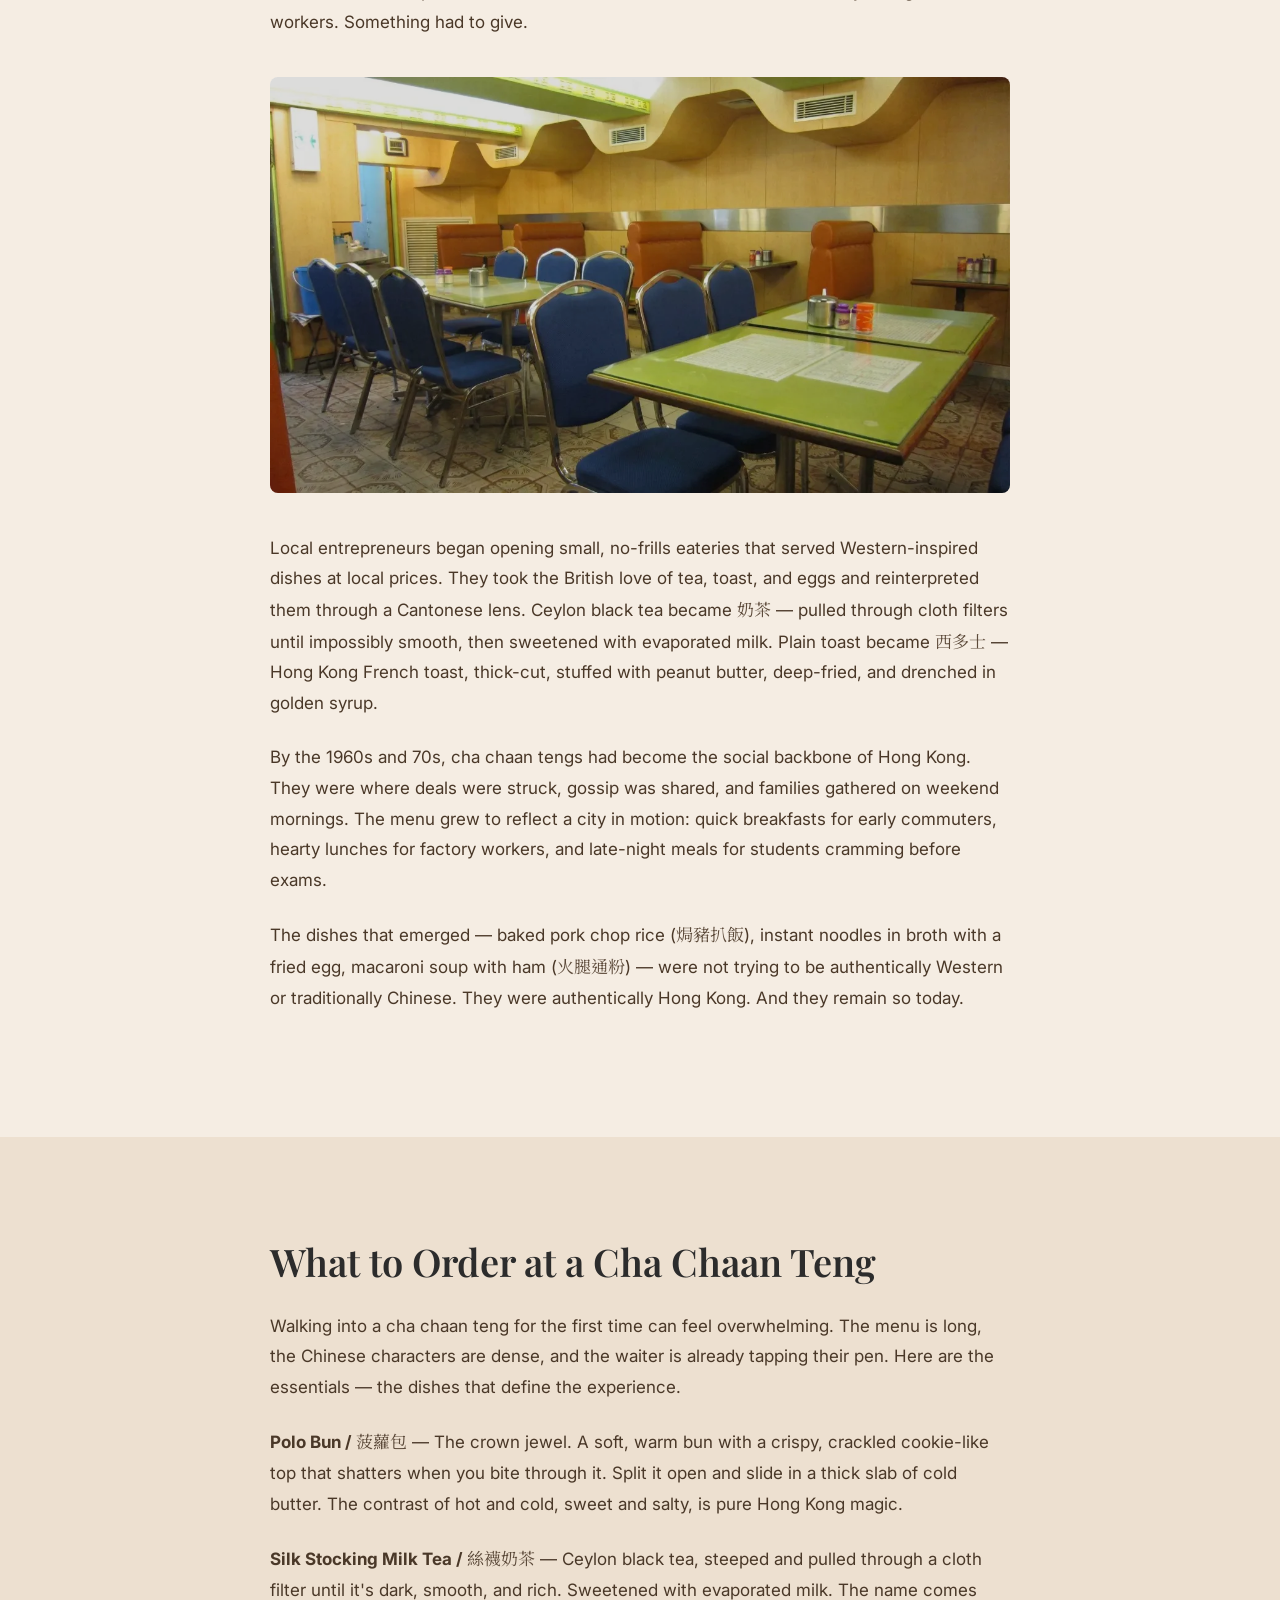
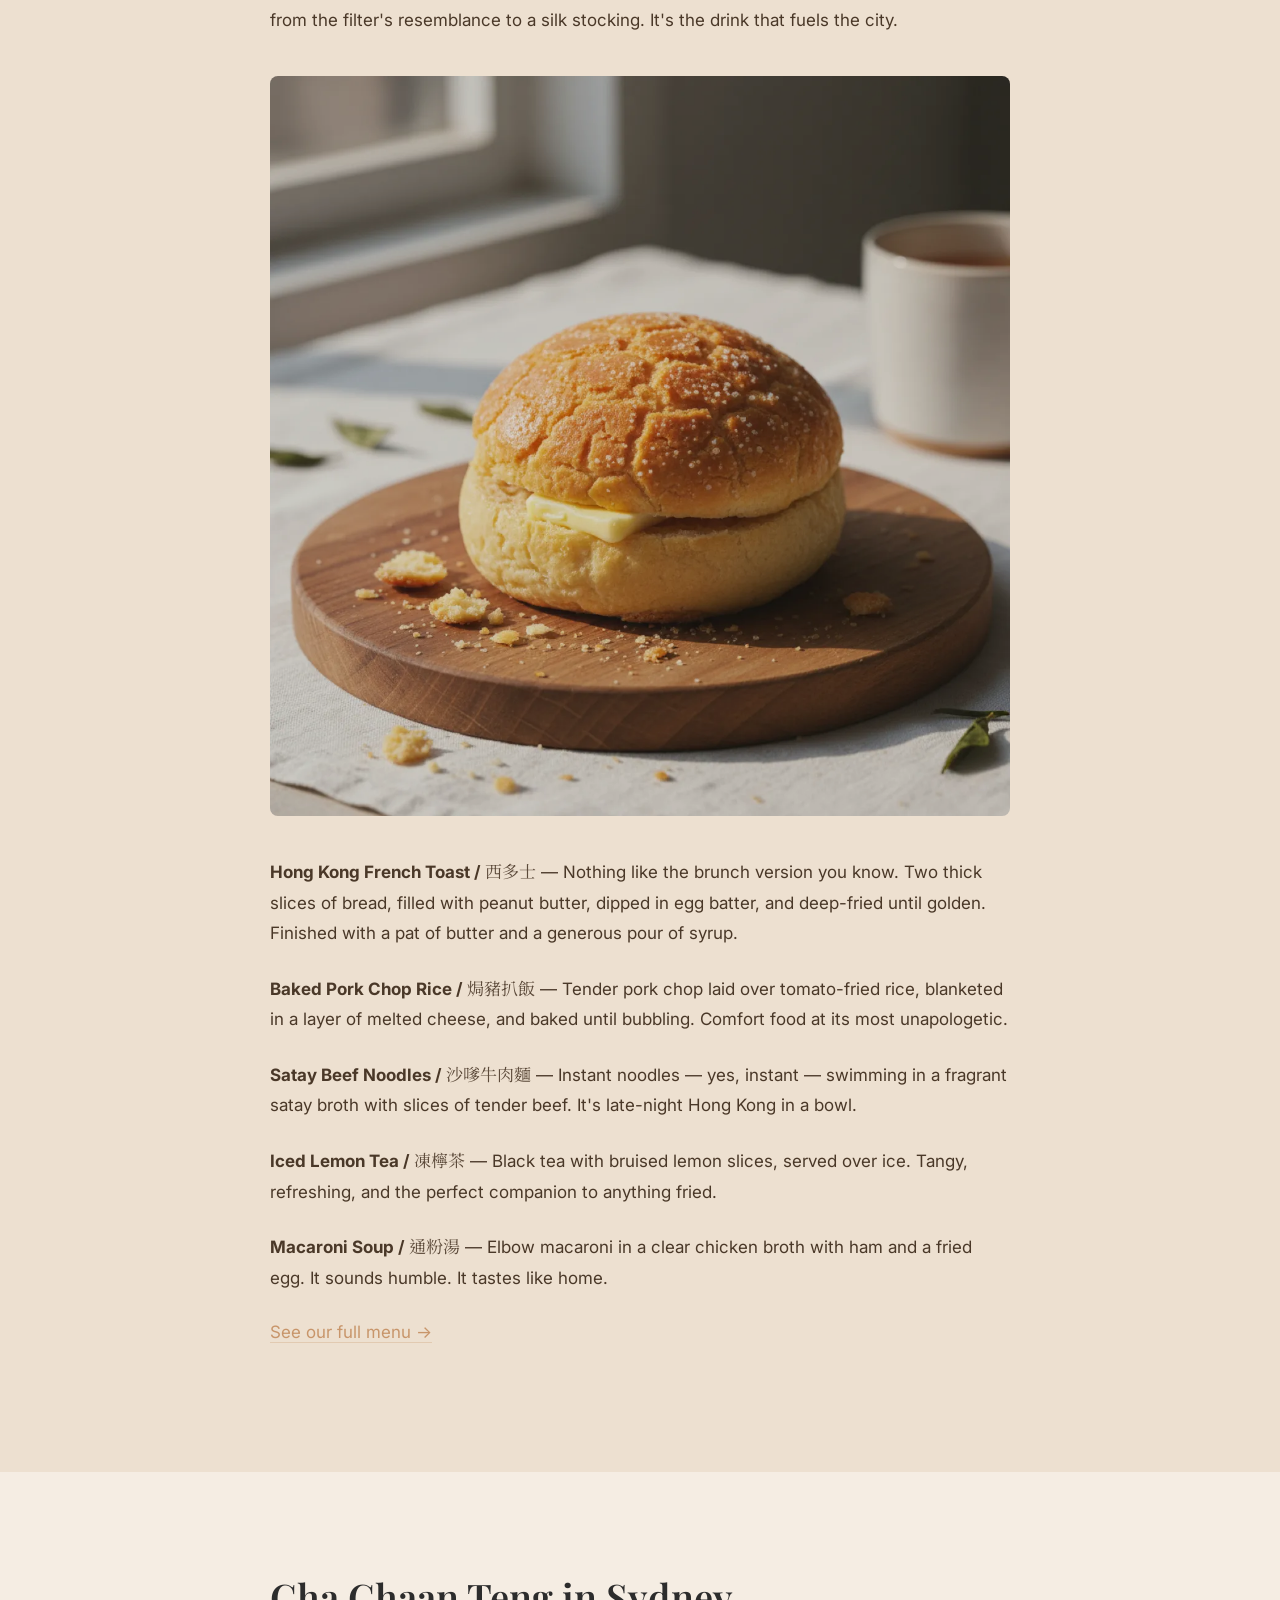
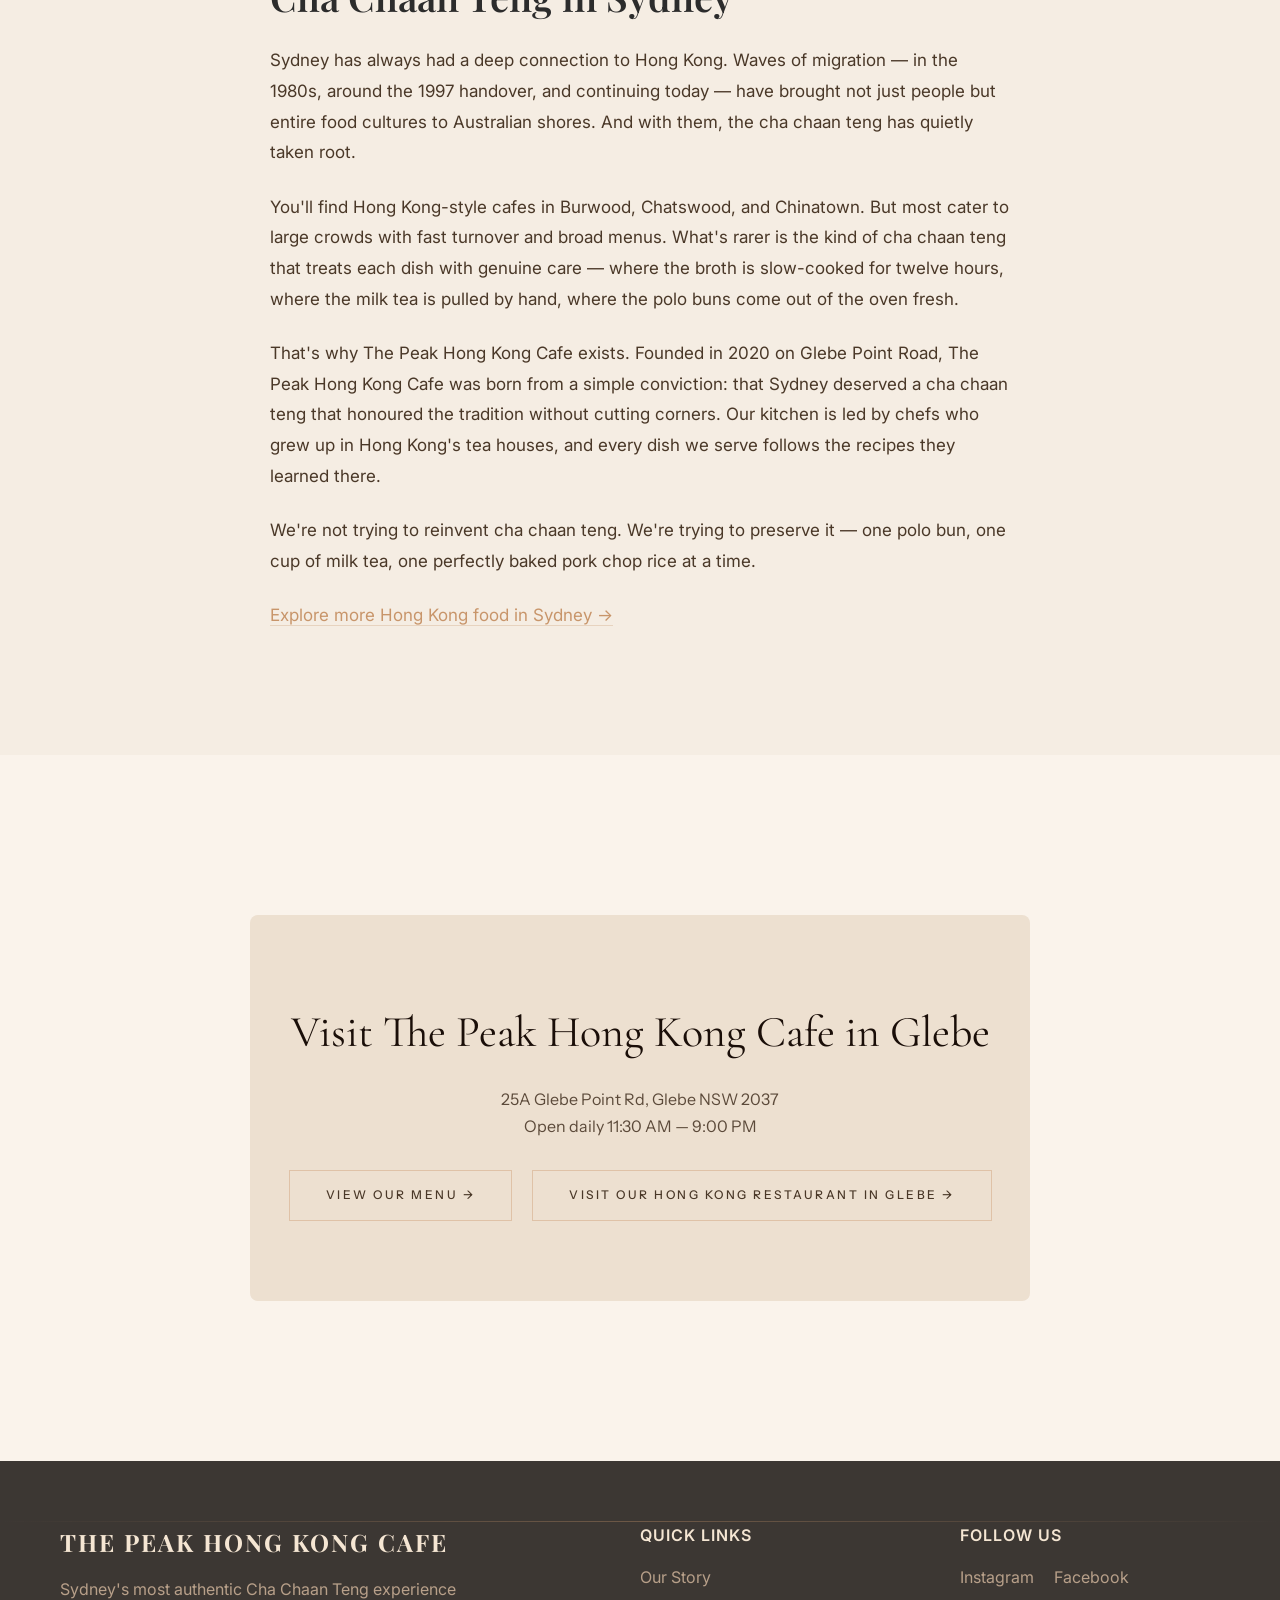
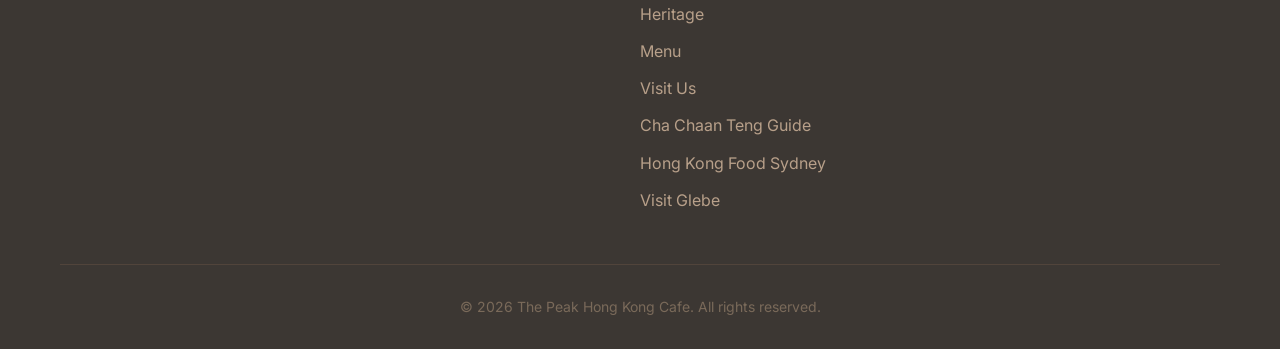
==== commit e44e72ad: "SEO: improve CTR with better OG title, add misspelling variants, update sitemap Co-Authored-By: Clau" ====
--- a/cha-chaan-teng-sydney.html
+++ b/cha-chaan-teng-sydney.html
@@ -92,7 +92,7 @@
         <div class="container">
             <div class="article-body">
                 <h2>What is a Cha Chaan Teng?</h2>
-                <p>The name itself tells the story: <span class="chinese-inline">茶餐廳</span> — tea (<span class="chinese-inline">茶</span>) + restaurant (<span class="chinese-inline">餐</span>) + hall (<span class="chinese-inline">廳</span>). But calling a cha chaan teng a "tea restaurant" is like calling a New York diner a "coffee shop." Technically correct, spiritually incomplete.</p>
+                <p>The name itself tells the story: <span class="chinese-inline">茶餐廳</span> — tea (<span class="chinese-inline">茶</span>) + restaurant (<span class="chinese-inline">餐</span>) + hall (<span class="chinese-inline">廳</span>). You might see it written as cha chaan teng, cha chan teng, char chan teng, or cha caan teng — they all refer to the same thing. But calling it a "tea restaurant" is like calling a New York diner a "coffee shop." Technically correct, spiritually incomplete.</p>
                 <p>A cha chaan teng is Hong Kong's answer to the neighbourhood cafe, the greasy spoon, and the family kitchen all rolled into one. Walk into any of the thousands scattered across Hong Kong's streets and you'll find laminated menus six pages deep, formica tables packed shoulder to shoulder, and a din of Cantonese that never drops below a happy roar. There are no reservations, no dress codes, and absolutely no pretension.</p>
                 <p>What makes a cha chaan teng unlike any other Chinese restaurant is the menu itself. You'll find macaroni in soup sitting next to congee. French toast dripping with syrup beside steamed rice rolls. A plate of spaghetti bolognese served with a side of stir-fried greens. It is the food of a city that absorbed British colonial influence and made it entirely its own — a culinary identity that belongs to no one else.</p>
                 <p>In a cha chaan teng, a construction worker in a hard hat sits at the same table as an office worker in a suit. They both order a <span class="chinese-inline">絲襪奶茶</span> — silk stocking milk tea — and a <span class="chinese-inline">菠蘿包</span> — polo bun. It is the great equaliser of Hong Kong dining. Everyone is welcome. Everyone eats well.</p>
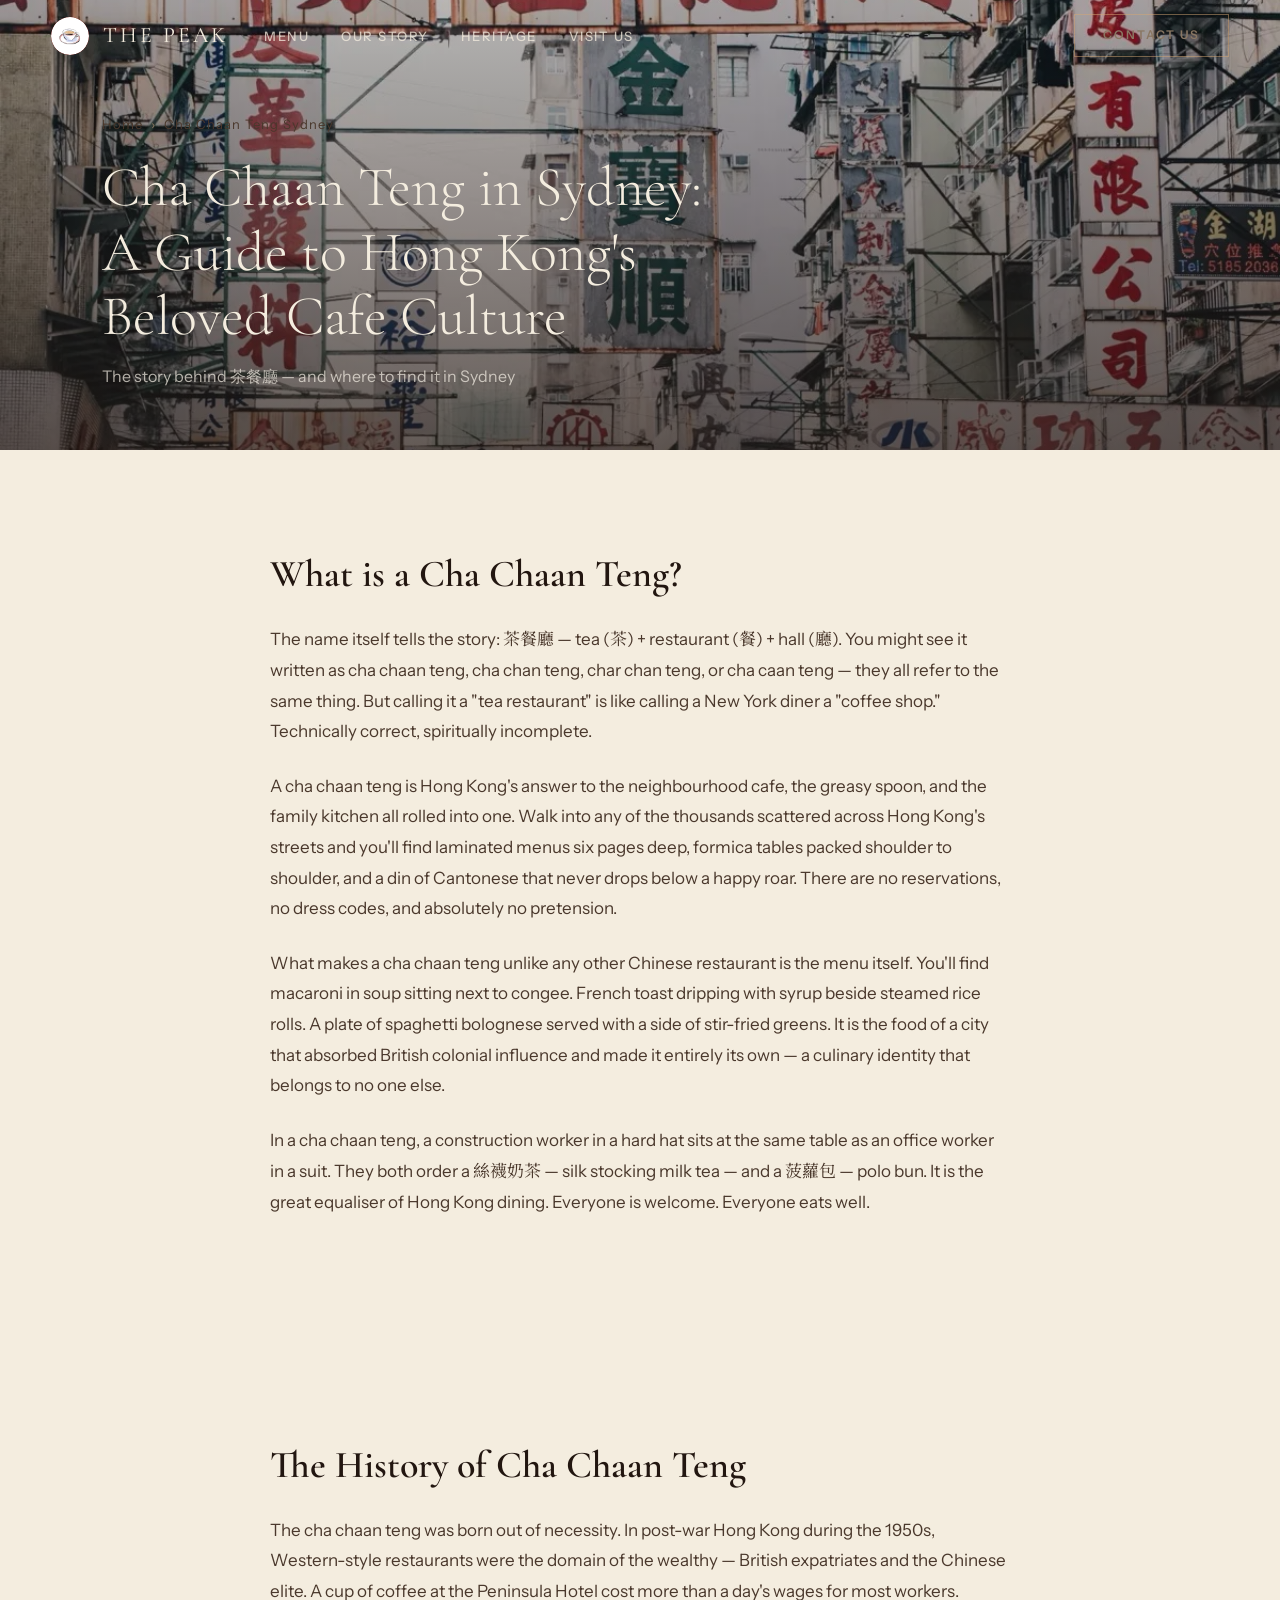
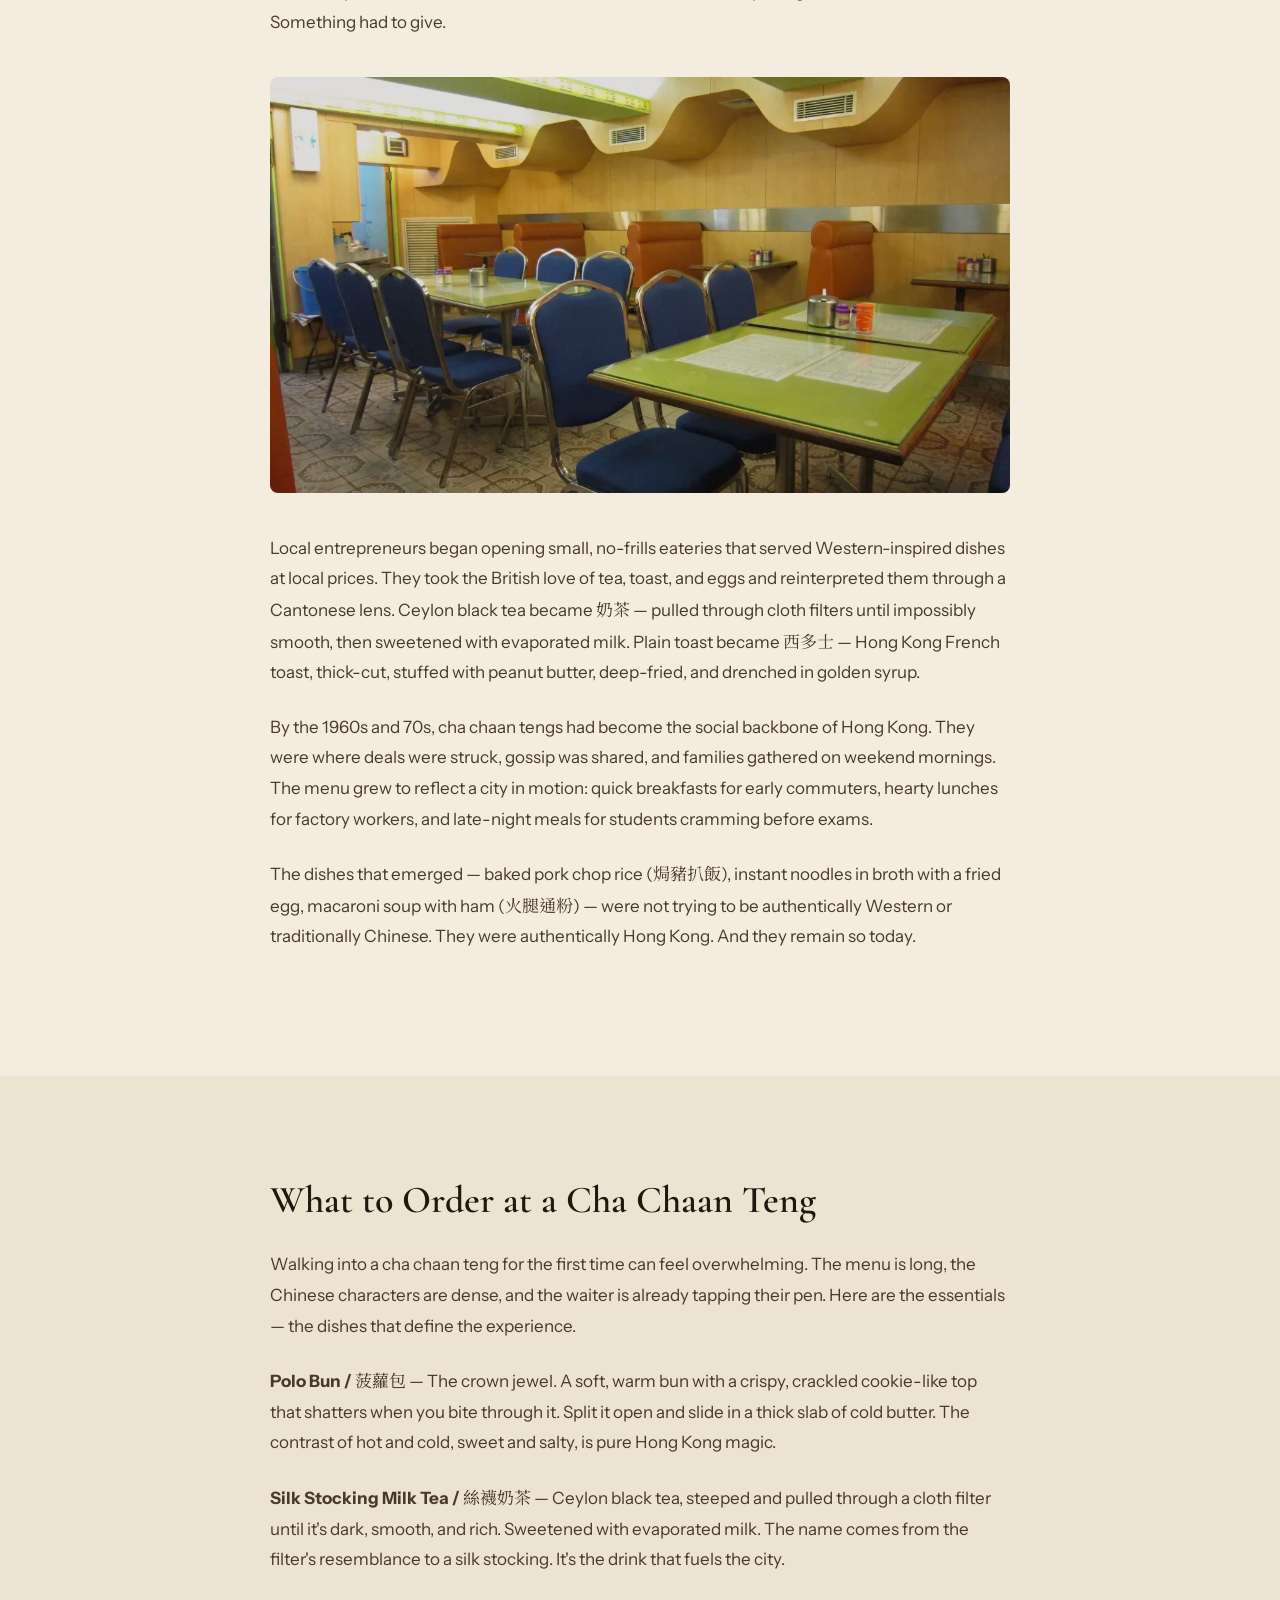
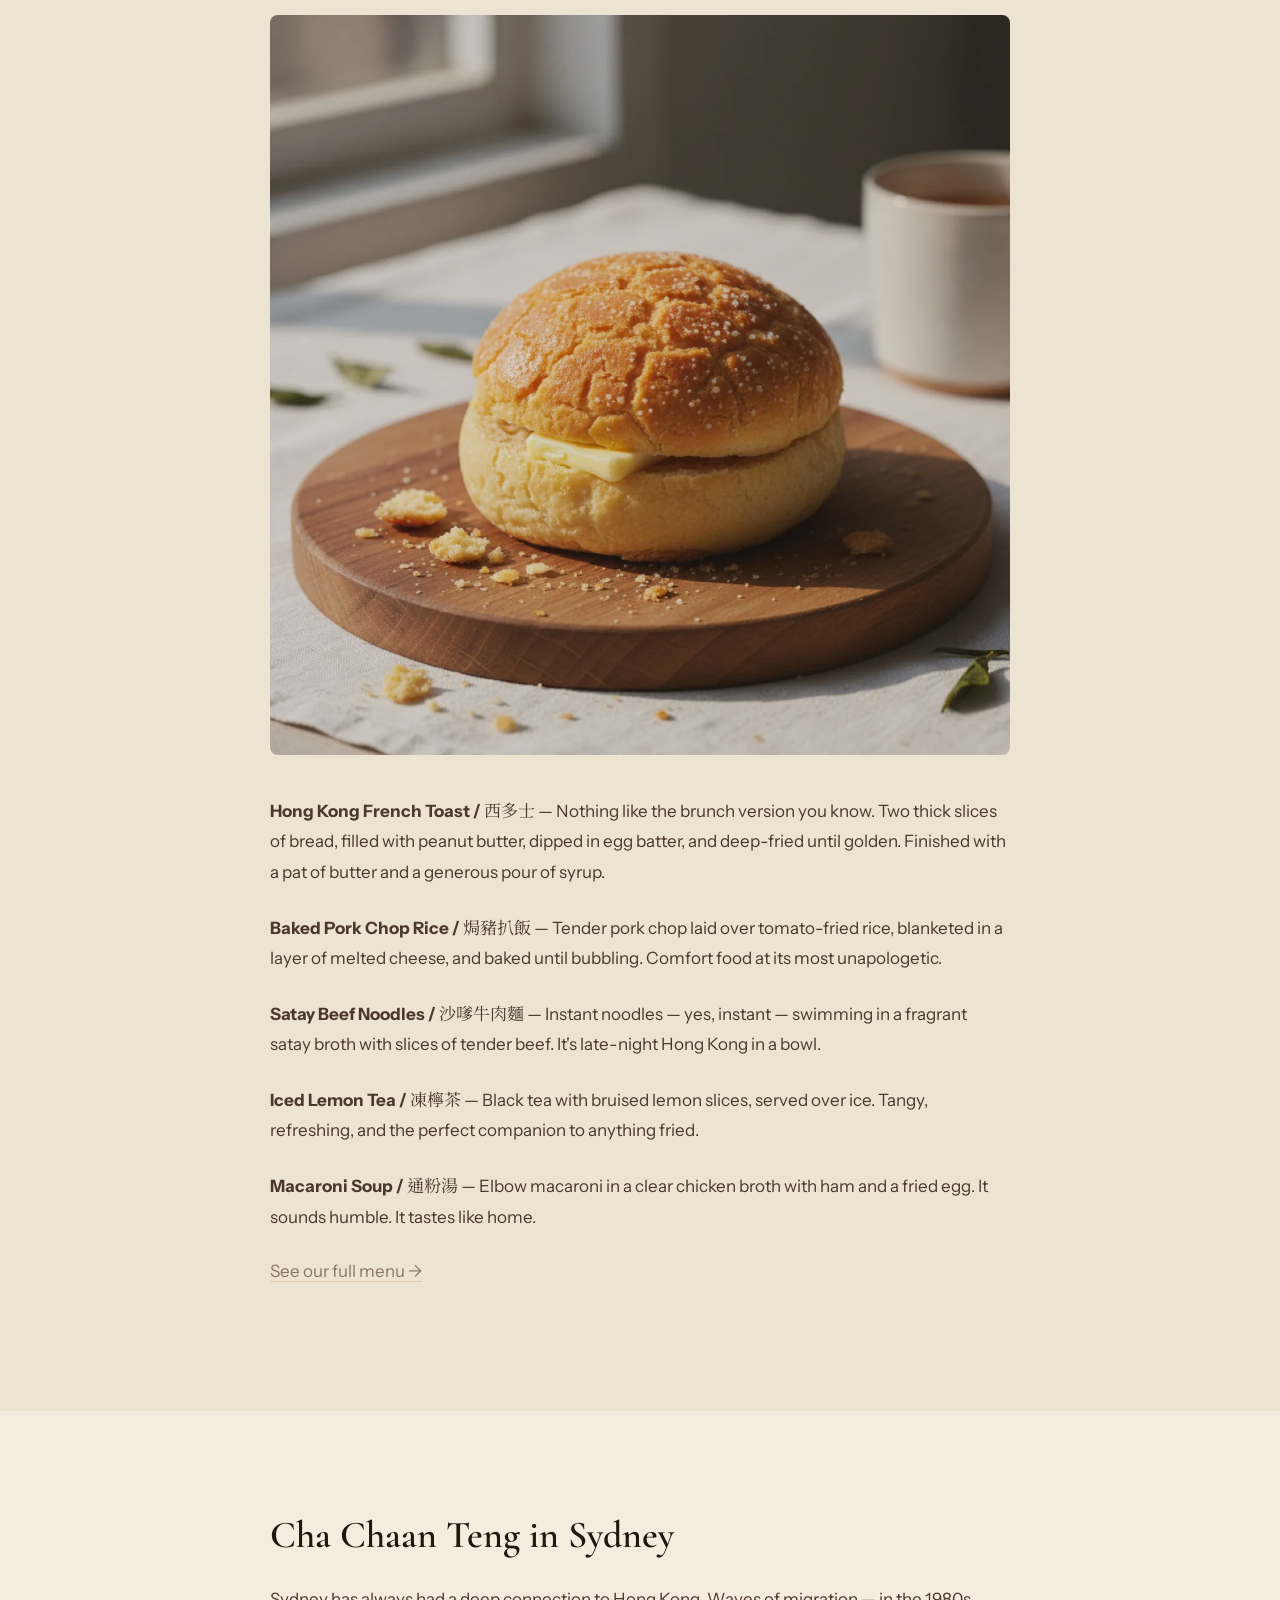
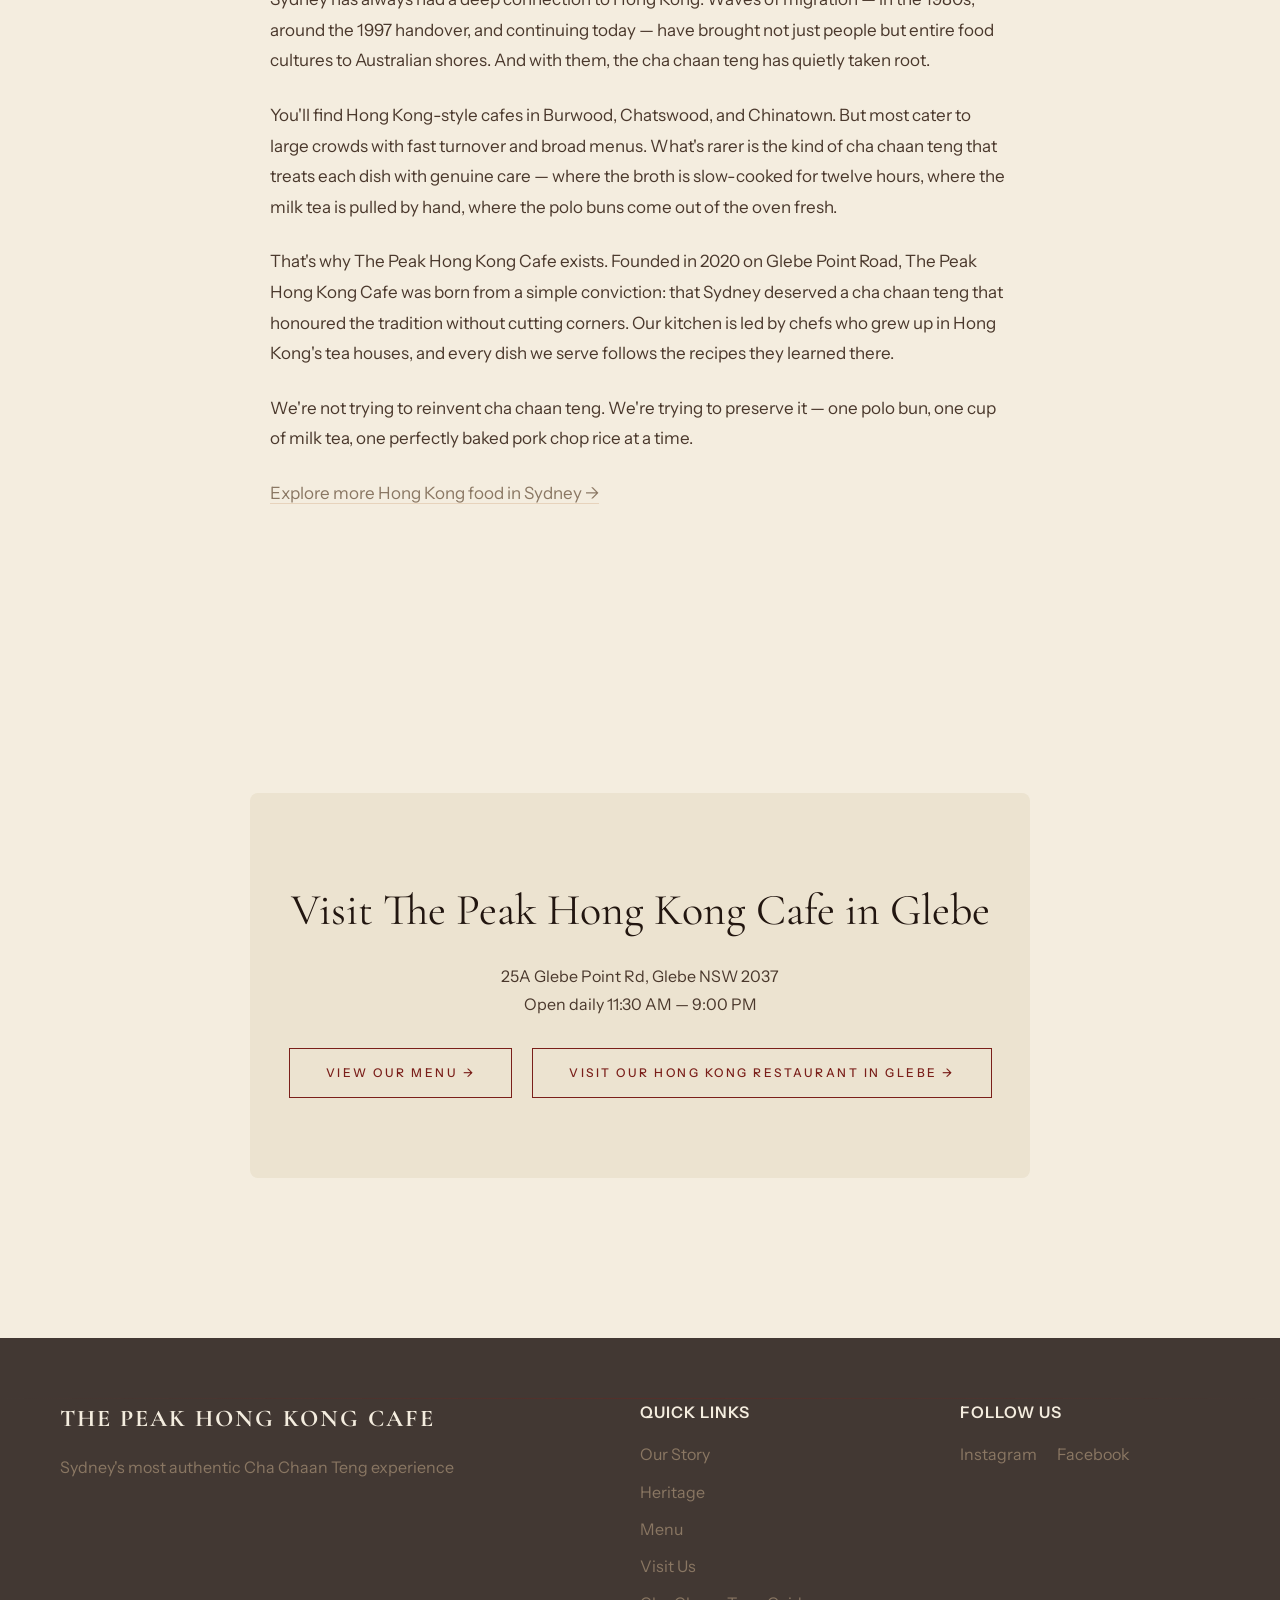
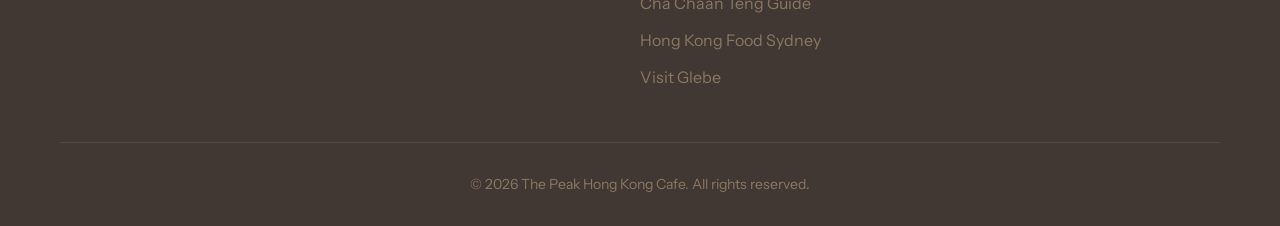
==== commit d81cf15f: "Brand identity alignment: palette + typography across the site Maps every existing CSS color token o" ====
--- a/cha-chaan-teng-sydney.html
+++ b/cha-chaan-teng-sydney.html
@@ -47,8 +47,8 @@
     </script>
     <link rel="preconnect" href="https://fonts.googleapis.com">
     <link rel="preconnect" href="https://fonts.gstatic.com" crossorigin>
-    <link href="https://fonts.googleapis.com/css2?family=Cormorant+Garamond:ital,wght@0,300;0,400;0,500;0,600;1,300;1,400&family=Instrument+Sans:wght@400;500;600&family=Noto+Serif+TC:wght@300;400;500;600&family=Playfair+Display:wght@400;600;700&family=Inter:wght@300;400;500;600&display=swap" rel="stylesheet" media="print" onload="this.media='all'">
-    <noscript><link href="https://fonts.googleapis.com/css2?family=Cormorant+Garamond:ital,wght@0,300;0,400;0,500;0,600;1,300;1,400&family=Instrument+Sans:wght@400;500;600&family=Noto+Serif+TC:wght@300;400;500;600&family=Playfair+Display:wght@400;600;700&family=Inter:wght@300;400;500;600&display=swap" rel="stylesheet"></noscript>
+    <link href="https://fonts.googleapis.com/css2?family=Cormorant+Garamond:ital,wght@0,300;0,400;0,500;0,600;1,300;1,400;1,500&family=Noto+Serif+TC:wght@300;400;500;600&family=Instrument+Sans:ital,wght@0,400;0,500;0,600;1,400&display=swap" rel="stylesheet" media="print" onload="this.media='all'">
+    <noscript><link href="https://fonts.googleapis.com/css2?family=Cormorant+Garamond:ital,wght@0,300;0,400;0,500;0,600;1,300;1,400;1,500&family=Noto+Serif+TC:wght@300;400;500;600&family=Instrument+Sans:ital,wght@0,400;0,500;0,600;1,400&display=swap" rel="stylesheet"></noscript>
     <link rel="stylesheet" href="styles.css">
 </head>
 <body>
--- a/styles.css
+++ b/styles.css
@@ -9,48 +9,54 @@
 }
 
 :root {
-    /* Premium color palette */
-    --warm-black: #1a1410;
-    --deep-brown: #2a2018;
-    --amber: #c8956c;
-    --gold: #d4a574;
-    --cream: #f5efe6;
-    --warm-white: #faf7f2;
-    --coral-accent: #d4705a;
-
-    /* Warm ivory gradient system */
-    --bg-cream: #FAF3EB;
-    --bg-warm-ivory: #F5EDE3;
-    --bg-parchment: #EDE0D0;
-    --bg-linen: #E8D9C8;
-    --deep-brown-bg: #1A0E08;
-    --warm-gold: #C8956A;
-    --text-body: #4A3828;
-    --text-muted: #5C4A3A;
-    --text-hint: #7A6A5A;
-    --text-light-warm: #F5E6D3;
-    --text-light-muted: #B8A08A;
-    --border-warm: rgba(200, 149, 106, 0.2);
-    --border-warm-md: rgba(200, 149, 106, 0.35);
-    --section-divider: linear-gradient(to right, transparent, rgba(200, 149, 106, 0.35), transparent);
-
-    /* Legacy colors for sections below hero */
-    --primary-color: #E85D55;
-    --primary-dark: #d34740;
-    --accent-color: #FF8B85;
-    --text-dark: #2c2c2c;
-    --text-light: #666;
-    --background-light: #fefefe;
-    --background-cream: #fffbf7;
-    --white: #ffffff;
-    --border-color: #f0f0f0;
-
-    /* Typography */
-    --font-display: 'Cormorant Garamond', serif;
+    /* Brand palette (ground truth, from brand identity PDF) */
+    --paper:        #F4EDDF;   /* Cream Paper — primary surface */
+    --paper-deep:   #ECE3D0;   /* Deep Cream — tertiary surface */
+    --ink:          #221610;   /* Deep Ink — primary text */
+    --ink-soft:     #4A382C;   /* Soft Ink — secondary text */
+    --ink-faint:    #8A7763;   /* Faded Ink — eyebrow / footnote */
+    --burgundy:     #7A1F1A;   /* Teacup Burgundy — accent */
+
+    /* Existing tokens, remapped to brand palette (names preserved) */
+    --warm-black: #221610;
+    --deep-brown: #221610;
+    --amber: #7A1F1A;
+    --gold: #8A7763;
+    --cream: #F4EDDF;
+    --warm-white: #F4EDDF;
+    --coral-accent: #7A1F1A;
+
+    --bg-cream: #F4EDDF;
+    --bg-warm-ivory: #F4EDDF;
+    --bg-parchment: #ECE3D0;
+    --bg-linen: #ECE3D0;
+    --deep-brown-bg: #221610;
+    --warm-gold: #8A7763;
+    --text-body: #4A382C;
+    --text-muted: #4A382C;
+    --text-hint: #8A7763;
+    --text-light-warm: #F4EDDF;
+    --text-light-muted: #8A7763;
+    --border-warm: rgba(122, 31, 26, 0.20);
+    --border-warm-md: rgba(122, 31, 26, 0.35);
+    --section-divider: linear-gradient(to right, transparent, rgba(122, 31, 26, 0.35), transparent);
+
+    --primary-color: #7A1F1A;
+    --primary-dark: #5E1714;
+    --accent-color: #7A1F1A;
+    --text-dark: #221610;
+    --text-light: #8A7763;
+    --background-light: #F4EDDF;
+    --background-cream: #F4EDDF;
+    --white: #F4EDDF;
+    --border-color: rgba(34, 22, 16, 0.08);
+
+    /* Typography — brand: Cormorant Garamond + Noto Serif TC + Instrument Sans */
+    --font-display: 'Cormorant Garamond', Georgia, serif;
     --font-chinese: 'Noto Serif TC', serif;
-    --font-body-new: 'Instrument Sans', sans-serif;
-    --font-heading: 'Playfair Display', serif;
-    --font-body: 'Inter', sans-serif;
+    --font-body-new: 'Instrument Sans', system-ui, sans-serif;
+    --font-heading: 'Cormorant Garamond', Georgia, serif;
+    --font-body: 'Instrument Sans', system-ui, sans-serif;
 
     /* Spacing */
     --section-padding: 100px 0;
@@ -111,7 +117,7 @@
 }
 
 .navbar.scrolled {
-    background: rgba(26, 20, 16, 0.85);
+    background: rgba(34, 22, 16, 0.85);
     backdrop-filter: blur(20px) saturate(1.4);
     -webkit-backdrop-filter: blur(20px) saturate(1.4);
     border-bottom-color: rgba(200, 149, 108, 0.15);
@@ -254,7 +260,7 @@
     position: fixed;
     inset: 0;
     z-index: 999;
-    background: rgba(26, 20, 16, 0.95);
+    background: rgba(34, 22, 16, 0.95);
     backdrop-filter: blur(20px);
     -webkit-backdrop-filter: blur(20px);
     flex-direction: column;
@@ -297,7 +303,7 @@
 
 .mobile-menu-cta {
     padding: 14px 36px;
-    border: 1px solid rgba(212, 165, 116, 0.5);
+    border: 1px solid rgba(122, 31, 26, 0.5);
     color: var(--gold);
     font-family: var(--font-body-new);
     font-size: 13px;
@@ -339,13 +345,13 @@
     inset: 0;
     background:
         linear-gradient(180deg,
-            rgba(26, 20, 16, 0.55) 0%,
-            rgba(26, 20, 16, 0.30) 35%,
-            rgba(26, 20, 16, 0.35) 65%,
-            rgba(26, 20, 16, 0.85) 100%
+            rgba(34, 22, 16, 0.55) 0%,
+            rgba(34, 22, 16, 0.30) 35%,
+            rgba(34, 22, 16, 0.35) 65%,
+            rgba(34, 22, 16, 0.85) 100%
         ),
         linear-gradient(90deg,
-            rgba(26, 20, 16, 0.6) 0%,
+            rgba(34, 22, 16, 0.6) 0%,
             transparent 50%
         );
     pointer-events: none;
@@ -477,8 +483,8 @@
     align-items: center;
     gap: 12px;
     padding: 16px 40px;
-    background: linear-gradient(135deg, var(--amber), var(--coral-accent));
-    color: var(--warm-white);
+    background: linear-gradient(135deg, #c8956c, #d4705a);
+    color: #faf7f2;
     font-family: var(--font-body-new);
     font-size: 13px;
     font-weight: 600;
@@ -496,7 +502,7 @@
     content: '';
     position: absolute;
     inset: 0;
-    background: linear-gradient(135deg, var(--coral-accent), var(--amber));
+    background: linear-gradient(135deg, #d4705a, #c8956c);
     opacity: 0;
     transition: opacity 0.4s ease;
 }
@@ -566,7 +572,7 @@
     align-items: center;
     gap: 12px;
     padding: 12px 20px;
-    background: rgba(26, 20, 16, 0.6);
+    background: rgba(34, 22, 16, 0.6);
     backdrop-filter: blur(16px);
     border: 1px solid rgba(212, 165, 116, 0.2);
     color: var(--cream);
@@ -609,6 +615,57 @@
     opacity: 0.5;
     line-height: 1.8;
     color: var(--cream);
+}
+
+/* ─── LIVE OPEN/CLOSED STATUS PILL ─── */
+.hero-status {
+    align-items: center;
+    gap: 10px;
+    padding: 8px 16px 8px 14px;
+    border-radius: 999px;
+    background: rgba(34, 22, 16, 0.55);
+    backdrop-filter: blur(16px);
+    -webkit-backdrop-filter: blur(16px);
+    border: 1px solid rgba(212, 165, 116, 0.28);
+    font-family: var(--font-body-new);
+    font-size: 11px;
+    font-weight: 500;
+    letter-spacing: 2px;
+    text-transform: uppercase;
+    color: var(--cream);
+    white-space: nowrap;
+    position: relative;
+    z-index: 4;
+    text-decoration: none;
+    line-height: 1;
+}
+
+.hero-status-dot {
+    width: 8px;
+    height: 8px;
+    border-radius: 50%;
+    background: #7BC47F;
+    box-shadow: 0 0 8px rgba(123, 196, 127, 0.7), 0 0 0 0 rgba(123, 196, 127, 0.45);
+    flex-shrink: 0;
+}
+
+.hero-status[data-status="closed"] .hero-status-dot {
+    background: #E0563F;
+    box-shadow: 0 0 8px rgba(224, 86, 63, 0.7);
+}
+
+.hero-status-sep { opacity: 0.5; }
+.hero-status-text { color: var(--cream); }
+.hero-status-hours { color: var(--cream); opacity: 0.85; }
+
+.hero-status--mobile  { display: none; }
+.hero-status--desktop { display: inline-flex; margin-bottom: 8px; }
+
+/* Ensure pill skips the .hero-content > * fade-in (it's critical info) */
+.hero-content > .hero-status {
+    opacity: 1;
+    transform: none;
+    animation: none;
 }
 
 /* ─── DECORATIVE VERTICAL TEXT ─── */
@@ -622,7 +679,7 @@
     font-size: 14px;
     font-weight: 300;
     letter-spacing: 8px;
-    color: rgba(212, 165, 116, 0.15);
+    color: rgba(122, 31, 26, 0.15);
     opacity: 0;
     animation: fadeUp 1s ease 1.4s forwards;
 }
@@ -705,20 +762,23 @@
 
 .subtle-cta {
     display: inline-block;
-    margin-top: 16px;
-    font-family: var(--font-body-new);
-    font-size: 13px;
-    font-weight: 400;
-    letter-spacing: 1.5px;
+    margin-top: 24px;
+    padding: 14px 36px;
+    background: transparent;
+    border: 1px solid var(--burgundy);
+    color: var(--burgundy);
+    font-family: var(--font-body-new);
+    font-size: 12px;
+    font-weight: 500;
+    letter-spacing: 2.5px;
     text-transform: uppercase;
-    color: var(--warm-gold);
     text-decoration: none;
-    opacity: 0.7;
-    transition: opacity 0.3s ease;
+    transition: background 0.3s ease, color 0.3s ease;
 }
 
 .subtle-cta:hover {
-    opacity: 1;
+    background: var(--burgundy);
+    color: var(--paper);
 }
 
 .section-intro {
@@ -800,7 +860,7 @@
     content: '';
     position: absolute;
     inset: 0;
-    background: rgba(26, 20, 16, 0.2);
+    background: rgba(34, 22, 16, 0.2);
     pointer-events: none;
 }
 
@@ -905,7 +965,7 @@
     content: '';
     position: absolute;
     inset: 0;
-    background: rgba(26, 20, 16, 0.35);
+    background: rgba(34, 22, 16, 0.35);
     border-radius: 50%;
     z-index: 1;
 }
@@ -932,7 +992,7 @@
 }
 
 .feature-card {
-    background: #FFFFFF;
+    background: var(--paper-deep);
     border: 0.5px solid rgba(200, 149, 106, 0.15);
     border-radius: 12px;
     overflow: hidden;
@@ -954,7 +1014,7 @@
     content: '';
     position: absolute;
     inset: 0;
-    background: rgba(26, 20, 16, 0.2);
+    background: rgba(34, 22, 16, 0.2);
     pointer-events: none;
     z-index: 1;
 }
@@ -980,7 +1040,7 @@
     font-family: var(--font-display);
     font-size: 22px;
     font-weight: 500;
-    color: #1A0E08;
+    color: var(--ink);
     text-align: left;
     margin-bottom: 10px;
 }
@@ -1011,7 +1071,7 @@
 }
 
 .menu-item {
-    background: #FFFFFF;
+    background: var(--paper-deep);
     border: 0.5px solid rgba(200, 149, 106, 0.15);
     border-radius: 8px;
     overflow: hidden;
@@ -1033,7 +1093,7 @@
     content: '';
     position: absolute;
     inset: 0;
-    background: rgba(26, 20, 16, 0.2);
+    background: rgba(34, 22, 16, 0.2);
     pointer-events: none;
     z-index: 1;
 }
@@ -1079,7 +1139,7 @@
     font-family: var(--font-display);
     font-size: 22px;
     font-weight: 500;
-    color: #1A0E08;
+    color: var(--ink);
     margin-bottom: 0;
 }
 
@@ -1104,7 +1164,7 @@
 .menu-badge {
     display: inline-block;
     background: transparent;
-    color: #8B6340;
+    color: var(--ink-faint);
     border-radius: 0;
     border: none;
     border-bottom: 1px solid rgba(200, 149, 106, 0.4);
@@ -1127,7 +1187,7 @@
     font-family: var(--font-display);
     font-size: clamp(32px, 4vw, 44px);
     font-weight: 400;
-    color: #1A0E08;
+    color: var(--ink);
     margin-bottom: 12px;
 }
 
@@ -1144,8 +1204,8 @@
     display: inline-block;
     padding: 14px 36px;
     background: transparent;
-    border: 1px solid rgba(200, 149, 106, 0.4);
-    color: var(--text-body);
+    border: 1px solid var(--burgundy);
+    color: var(--burgundy);
     font-family: var(--font-body-new);
     font-size: 12px;
     font-weight: 500;
@@ -1156,8 +1216,8 @@
 }
 
 .menu-cta-btn:hover {
-    border-color: rgba(200, 149, 106, 0.7);
-    color: #1A0E08;
+    background: var(--burgundy);
+    color: var(--paper);
 }
 
 /* ===================================
@@ -1227,14 +1287,14 @@
 }
 
 .btn-primary {
-    background: var(--warm-gold);
-    color: #fff;
-    border: 1px solid var(--warm-gold);
+    background: var(--burgundy);
+    color: var(--paper);
+    border: 1px solid var(--burgundy);
 }
 
 .btn-primary:hover {
-    background: #b07f55;
-    border-color: #b07f55;
+    background: var(--primary-dark);
+    border-color: var(--primary-dark);
 }
 
 .btn-secondary {
@@ -1291,7 +1351,7 @@
    =================================== */
 
 .footer {
-    background: rgba(26, 20, 16, 0.85);
+    background: rgba(34, 22, 16, 0.85);
     backdrop-filter: blur(20px) saturate(1.4);
     -webkit-backdrop-filter: blur(20px) saturate(1.4);
     color: var(--text-light-warm);
@@ -1422,8 +1482,8 @@
     position: absolute;
     inset: 0;
     background: linear-gradient(180deg,
-        rgba(26, 20, 16, 0.3) 0%,
-        rgba(26, 20, 16, 0.7) 100%
+        rgba(34, 22, 16, 0.3) 0%,
+        rgba(34, 22, 16, 0.7) 100%
     );
     pointer-events: none;
 }
@@ -1528,7 +1588,7 @@
     content: '';
     position: absolute;
     inset: 0;
-    background: rgba(26, 20, 16, 0.15);
+    background: rgba(34, 22, 16, 0.15);
     pointer-events: none;
 }
 
@@ -1551,7 +1611,7 @@
     font-family: var(--font-display);
     font-size: clamp(32px, 4vw, 44px);
     font-weight: 400;
-    color: #1A0E08;
+    color: var(--ink);
     margin-bottom: 16px;
 }
 
@@ -1655,6 +1715,13 @@
     .hero-side { display: none; }
     .hero-vertical { display: none; }
 
+    .hero-status--mobile {
+        display: inline-flex;
+        align-self: flex-start;
+        margin-bottom: 14px;
+    }
+    .hero-status--desktop { display: none; }
+
     .article-hero {
         height: 40vh;
         min-height: 300px;
@@ -1669,7 +1736,7 @@
     .hero-content {
         padding: 0 24px;
         justify-content: flex-end;
-        padding-bottom: 120px;
+        padding-bottom: 180px;
     }
 
     .hero .hero-title {
@@ -1677,8 +1744,23 @@
     }
 
     .hero-actions {
-        flex-direction: column;
-        align-items: flex-start;
+        flex-direction: row;
+        flex-wrap: nowrap;
+        align-items: center;
+        gap: 18px;
+    }
+
+    .hero-btn-primary {
+        padding: 13px 22px;
+        font-size: 12px;
+        letter-spacing: 2px;
+    }
+
+    .hero-btn-primary span { white-space: nowrap; }
+
+    .hero-btn-secondary {
+        font-size: 12px;
+        white-space: nowrap;
     }
 }
 
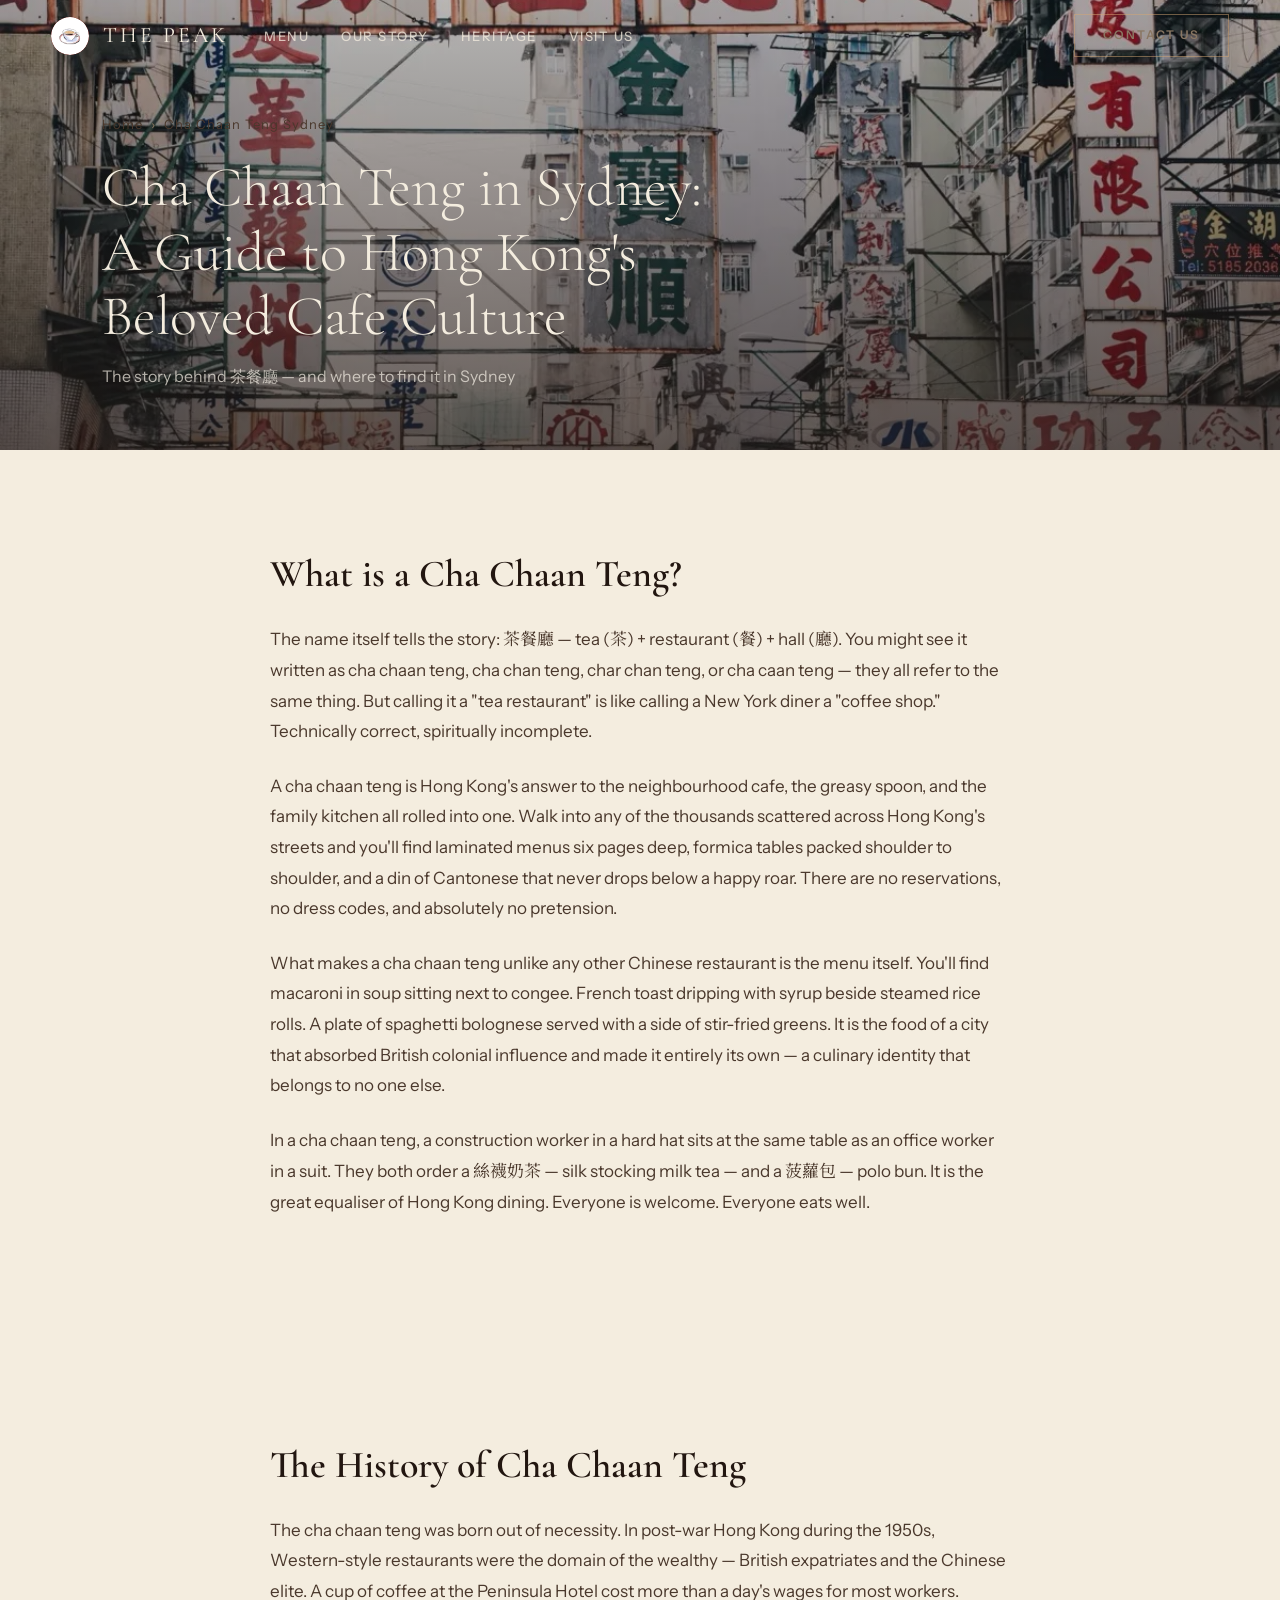
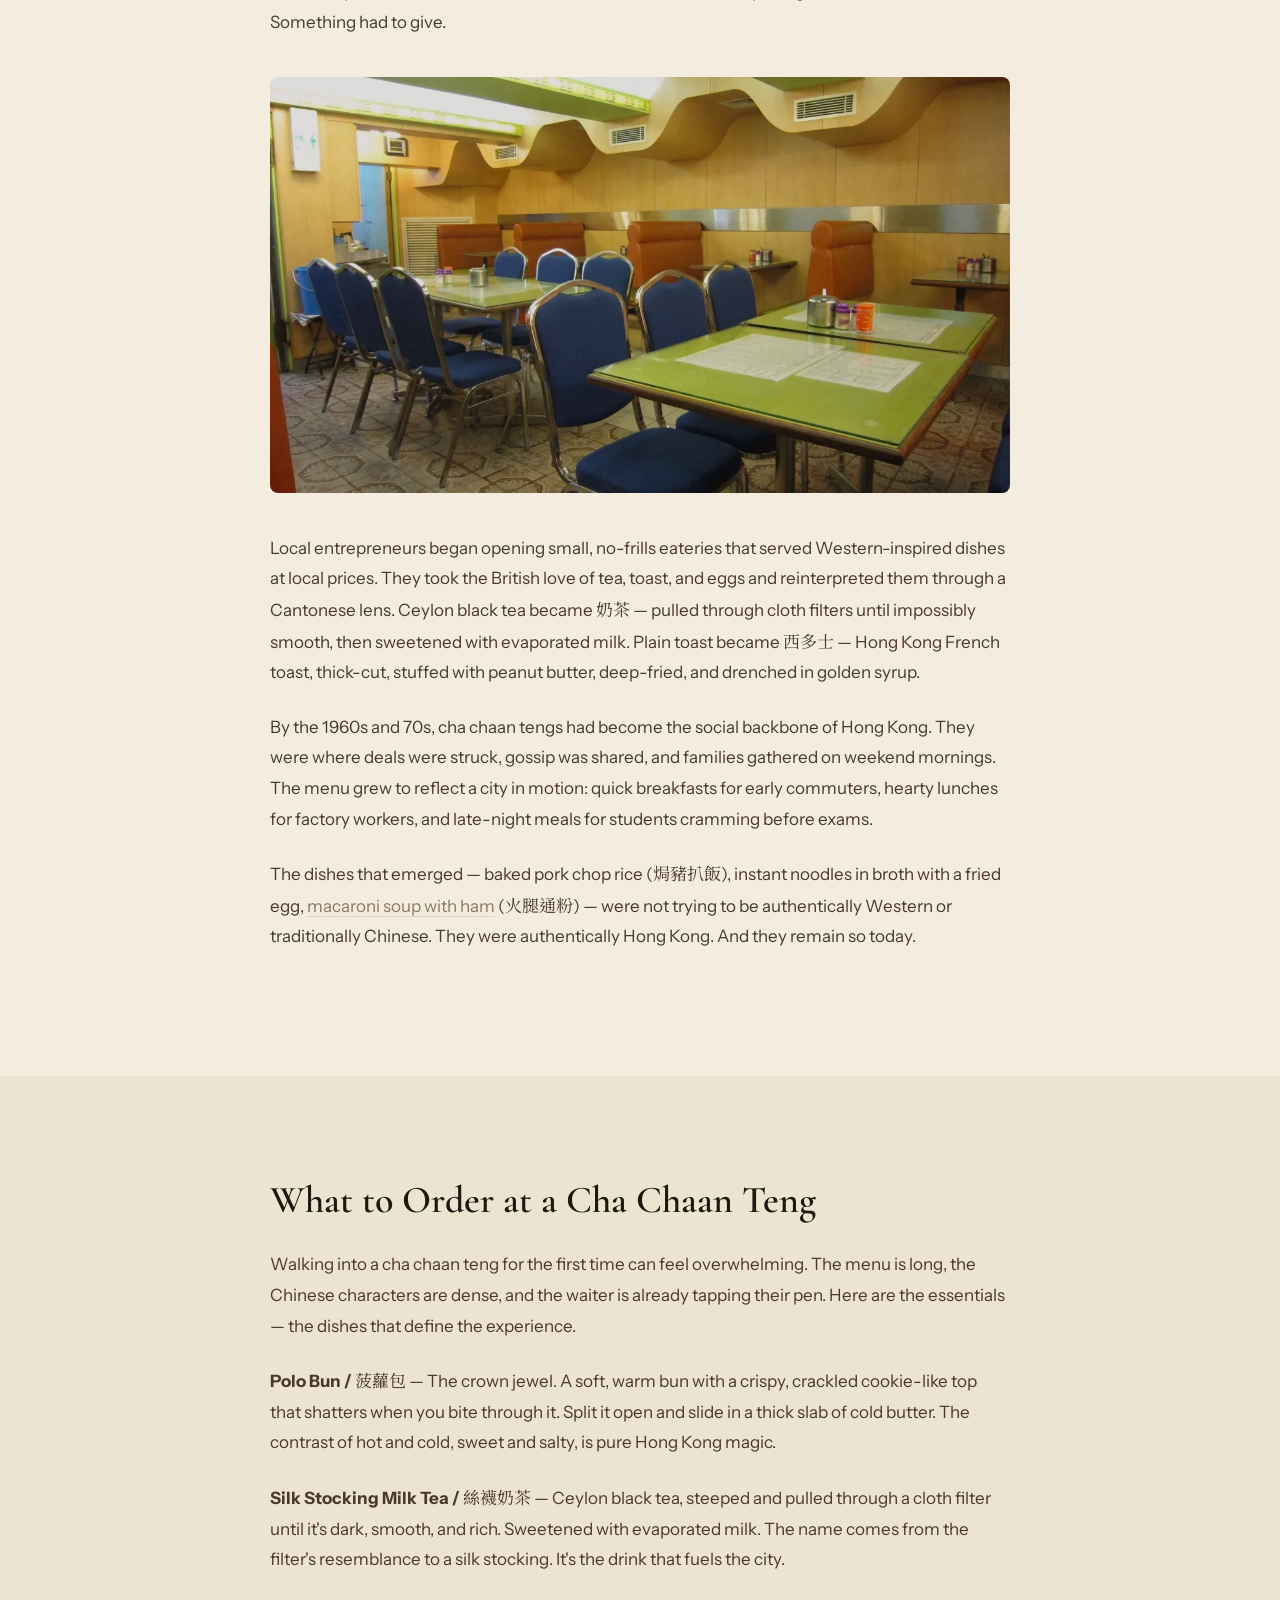
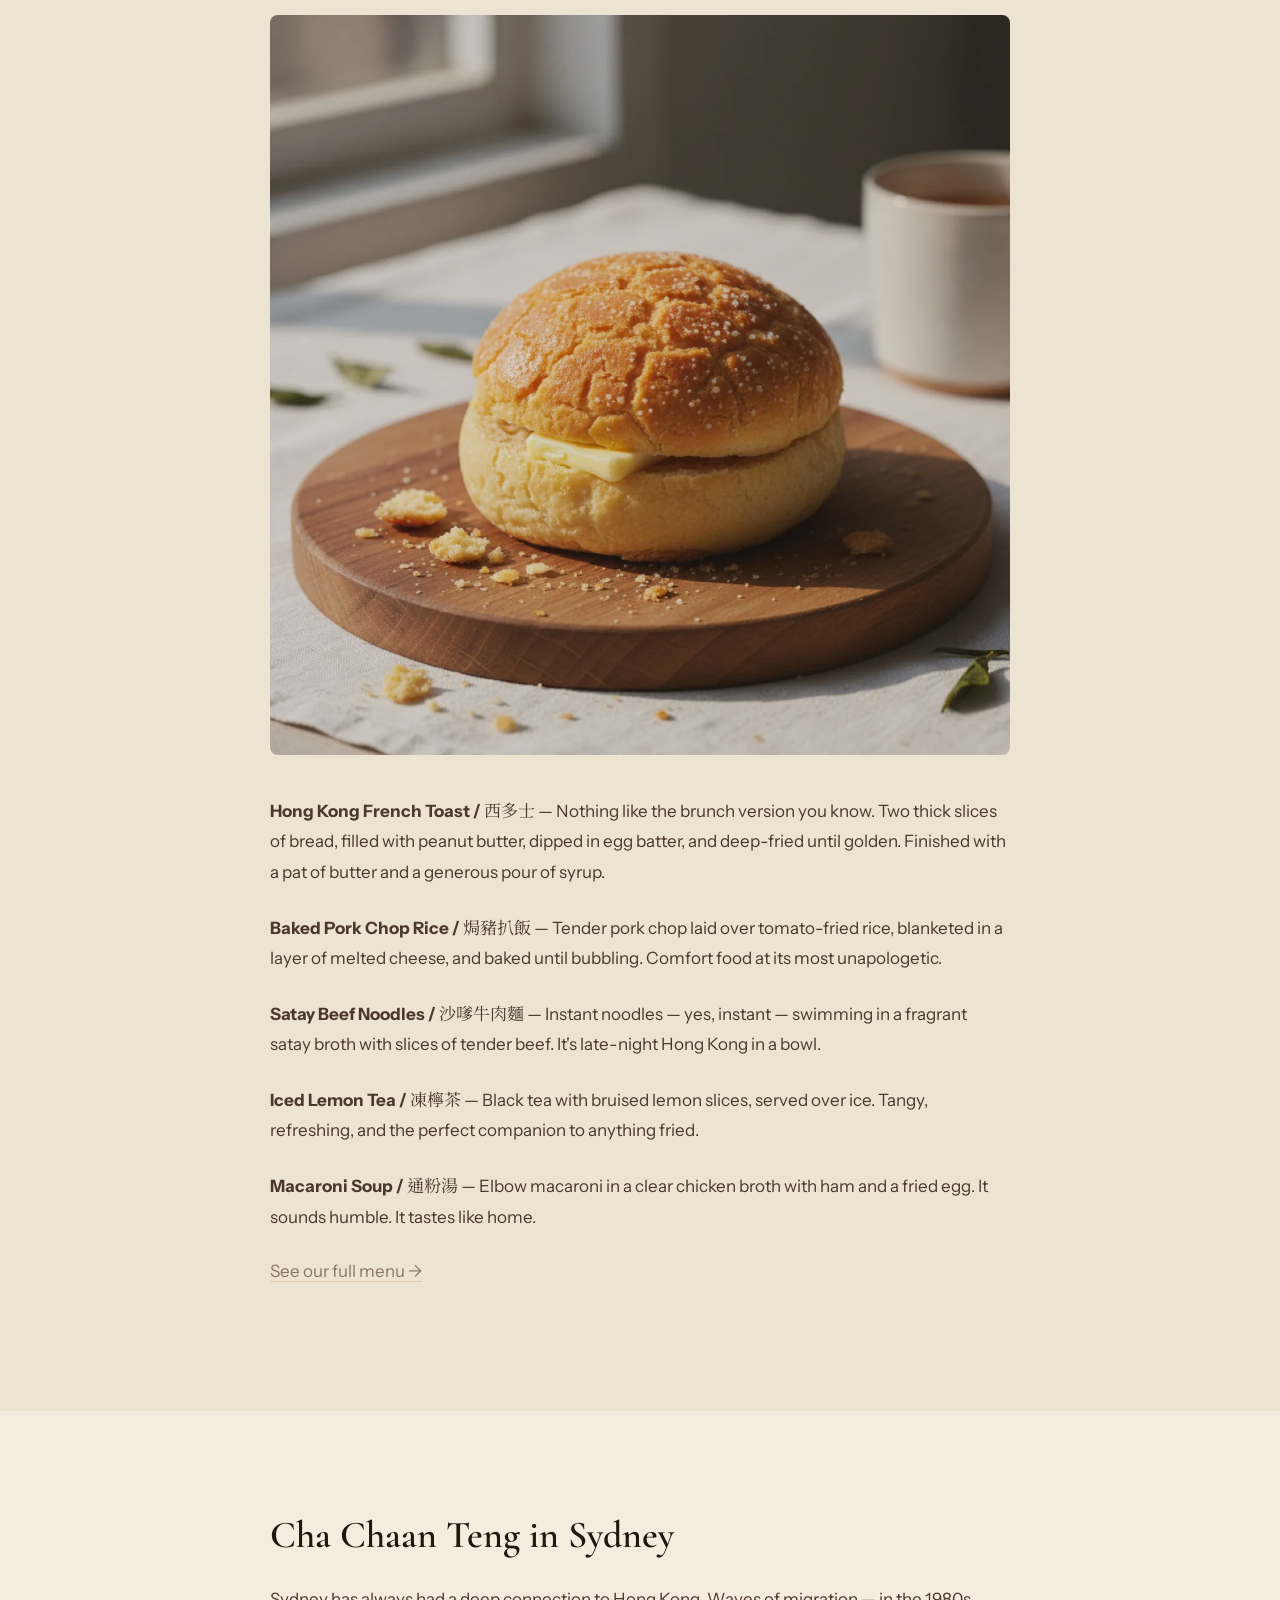
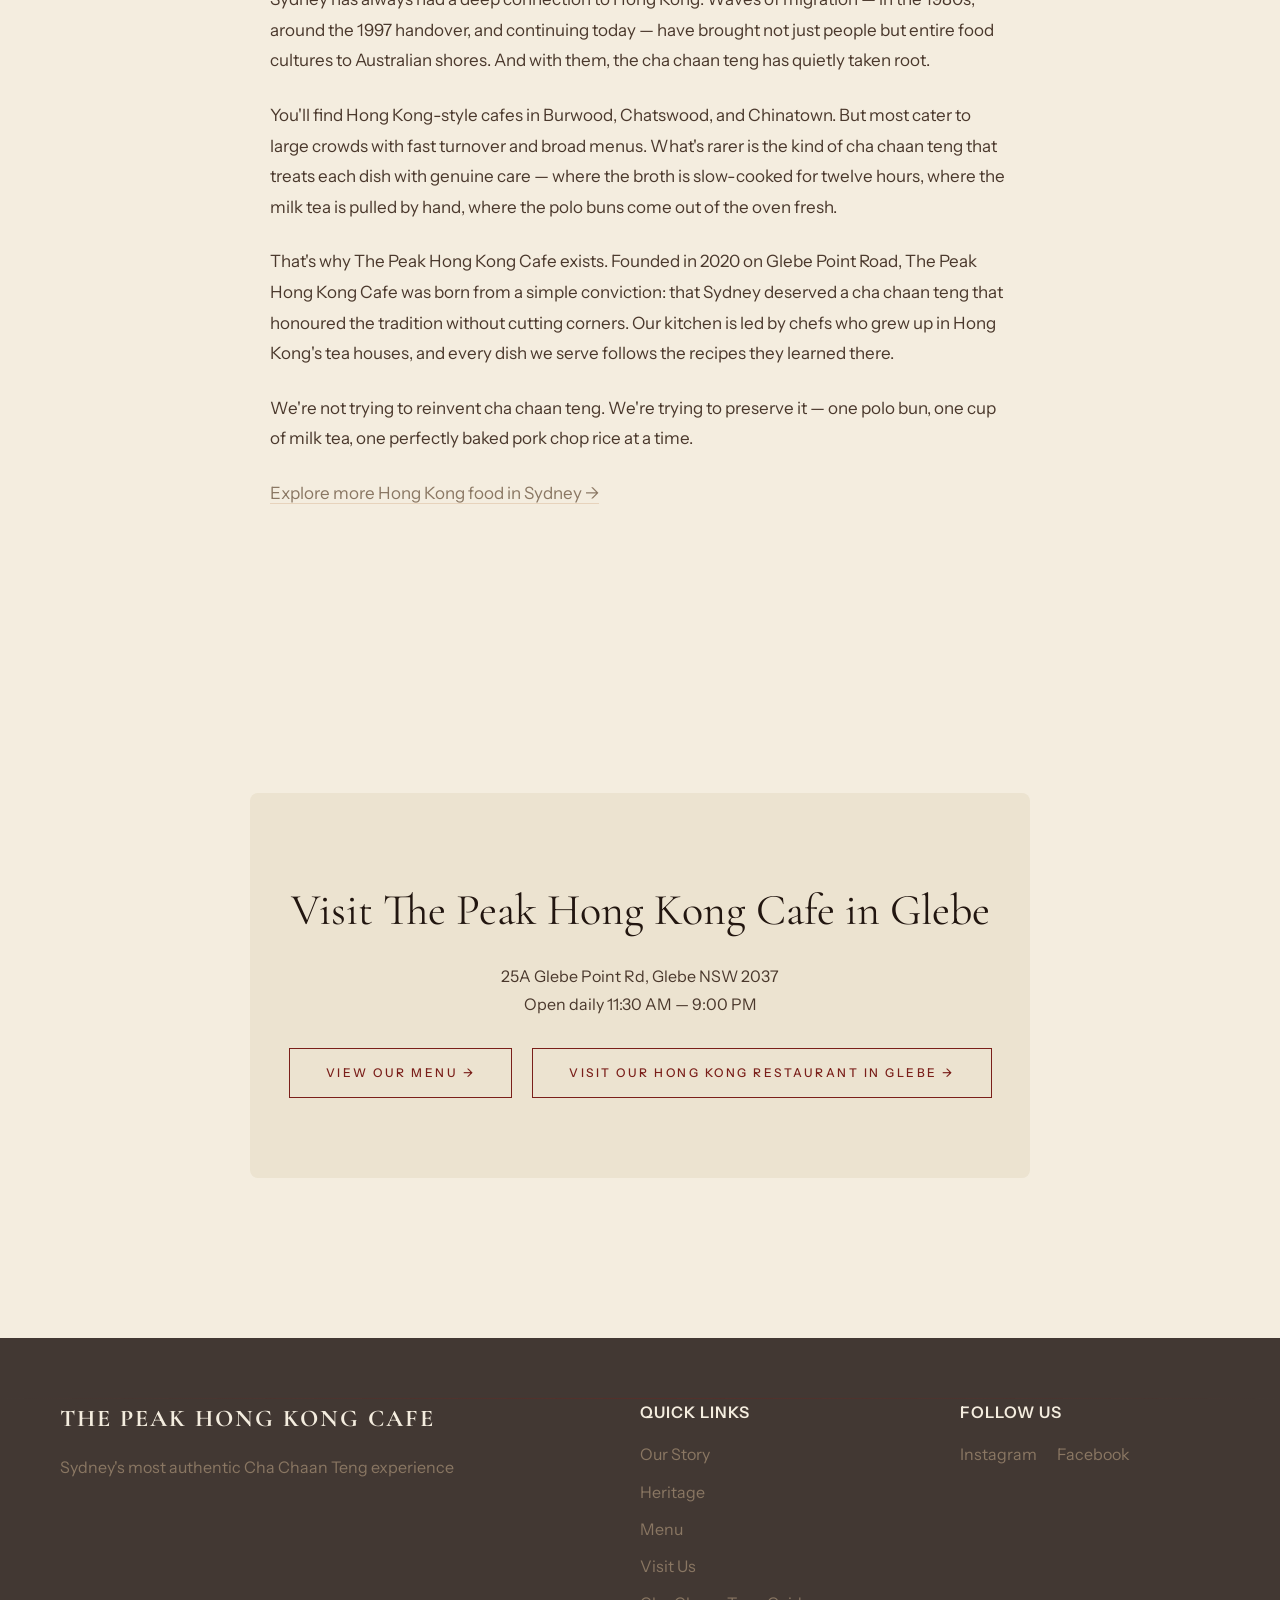
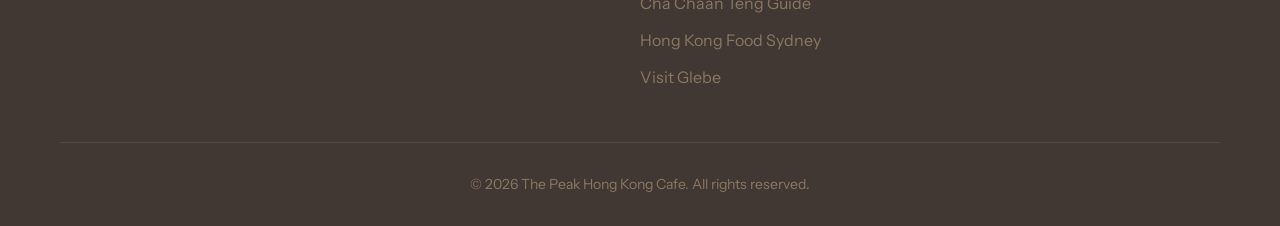
==== commit ed0bd636: "SEO: ship Hong Kong macaroni soup dish page (W3a P0) Adds /hong-kong-macaroni-soup-sydney.html — the" ====
--- a/cha-chaan-teng-sydney.html
+++ b/cha-chaan-teng-sydney.html
@@ -1,6 +1,15 @@
 <!DOCTYPE html>
 <html lang="en">
 <head>
+    <!-- Google tag (gtag.js) — GA4 -->
+    <script async src="https://www.googletagmanager.com/gtag/js?id=G-RQZVJZ2L6E"></script>
+    <script>
+      window.dataLayer = window.dataLayer || [];
+      function gtag(){dataLayer.push(arguments);}
+      gtag('js', new Date());
+      gtag('config', 'G-RQZVJZ2L6E');
+    </script>
+
     <meta charset="UTF-8">
     <meta name="viewport" content="width=device-width, initial-scale=1.0">
     <title>What is a Cha Chaan Teng? Sydney's Guide to Hong Kong Cafe Culture | The Peak Hong Kong Cafe</title>
@@ -112,7 +121,7 @@
 
                 <p>Local entrepreneurs began opening small, no-frills eateries that served Western-inspired dishes at local prices. They took the British love of tea, toast, and eggs and reinterpreted them through a Cantonese lens. Ceylon black tea became <span class="chinese-inline">奶茶</span> — pulled through cloth filters until impossibly smooth, then sweetened with evaporated milk. Plain toast became <span class="chinese-inline">西多士</span> — Hong Kong French toast, thick-cut, stuffed with peanut butter, deep-fried, and drenched in golden syrup.</p>
                 <p>By the 1960s and 70s, cha chaan tengs had become the social backbone of Hong Kong. They were where deals were struck, gossip was shared, and families gathered on weekend mornings. The menu grew to reflect a city in motion: quick breakfasts for early commuters, hearty lunches for factory workers, and late-night meals for students cramming before exams.</p>
-                <p>The dishes that emerged — baked pork chop rice (<span class="chinese-inline">焗豬扒飯</span>), instant noodles in broth with a fried egg, macaroni soup with ham (<span class="chinese-inline">火腿通粉</span>) — were not trying to be authentically Western or traditionally Chinese. They were authentically Hong Kong. And they remain so today.</p>
+                <p>The dishes that emerged — baked pork chop rice (<span class="chinese-inline">焗豬扒飯</span>), instant noodles in broth with a fried egg, <a href="hong-kong-macaroni-soup-sydney.html">macaroni soup with ham</a> (<span class="chinese-inline">火腿通粉</span>) — were not trying to be authentically Western or traditionally Chinese. They were authentically Hong Kong. And they remain so today.</p>
             </div>
         </div>
     </section>
